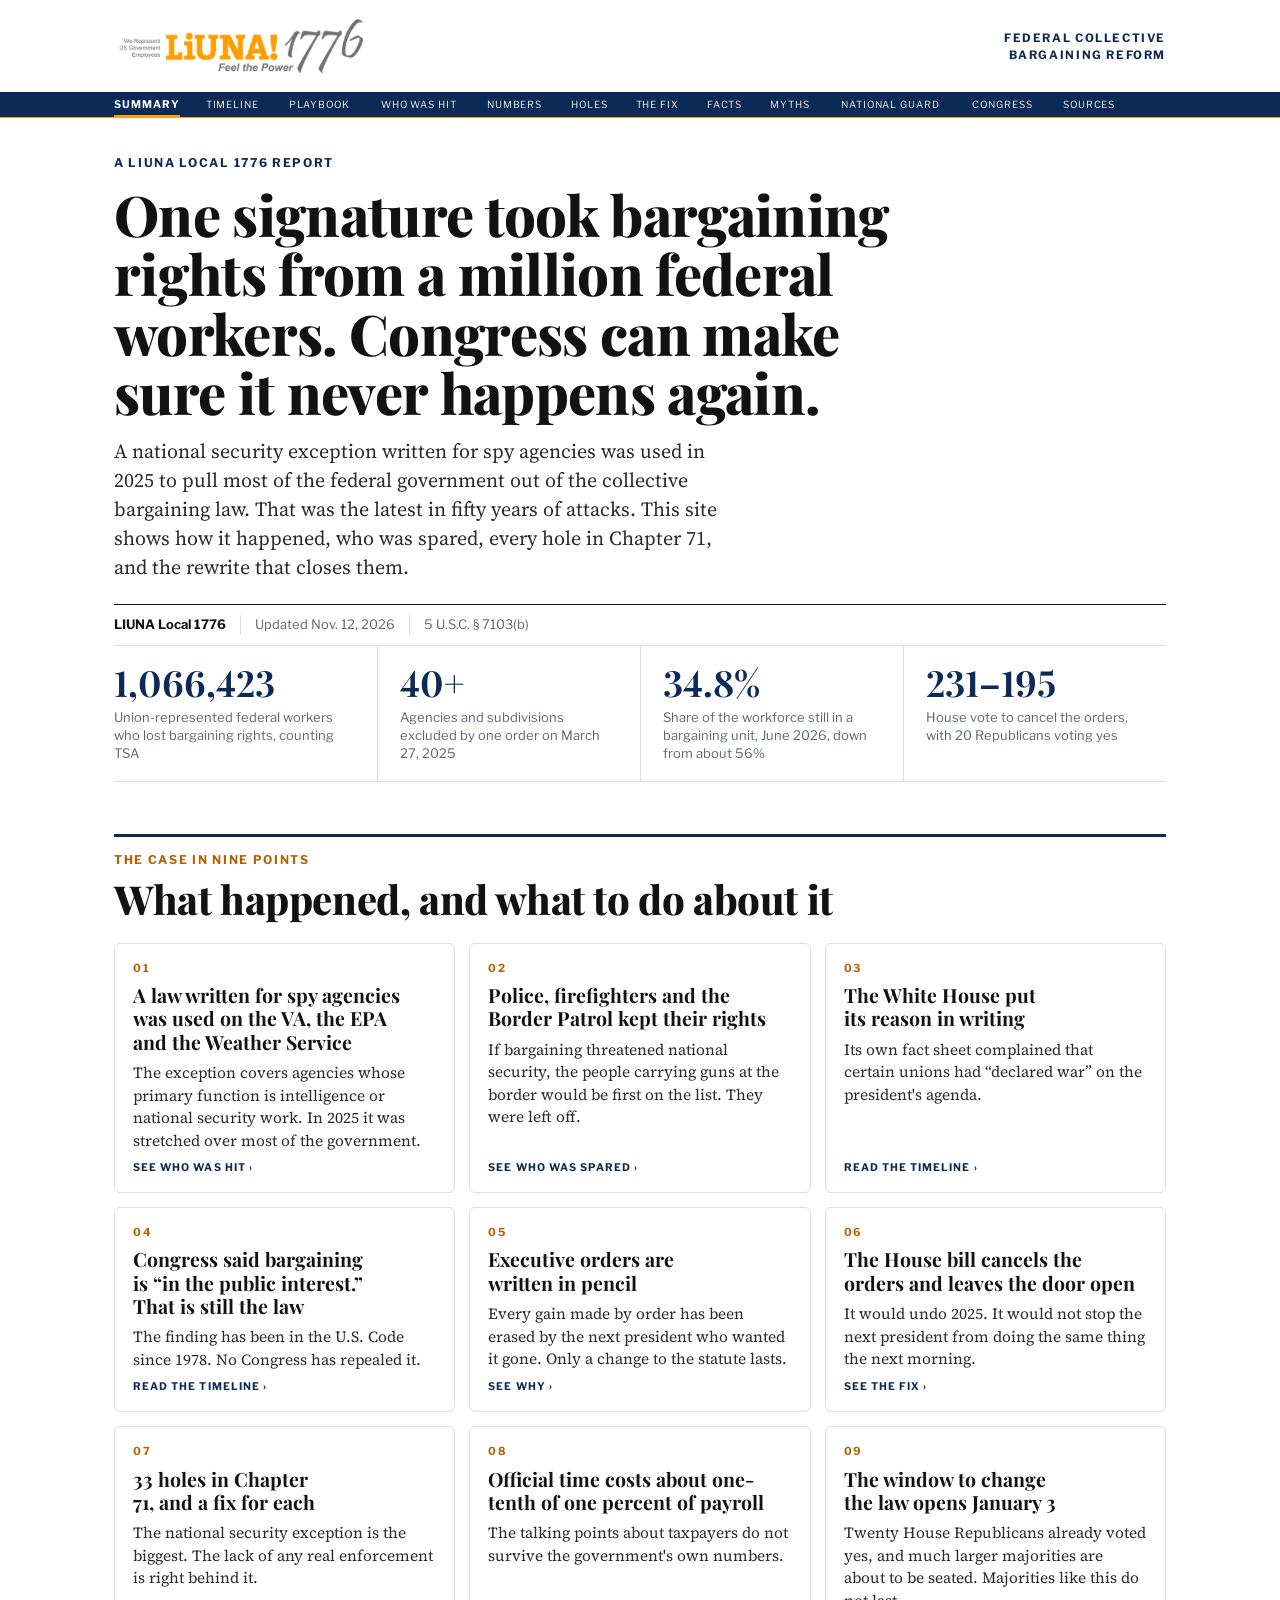
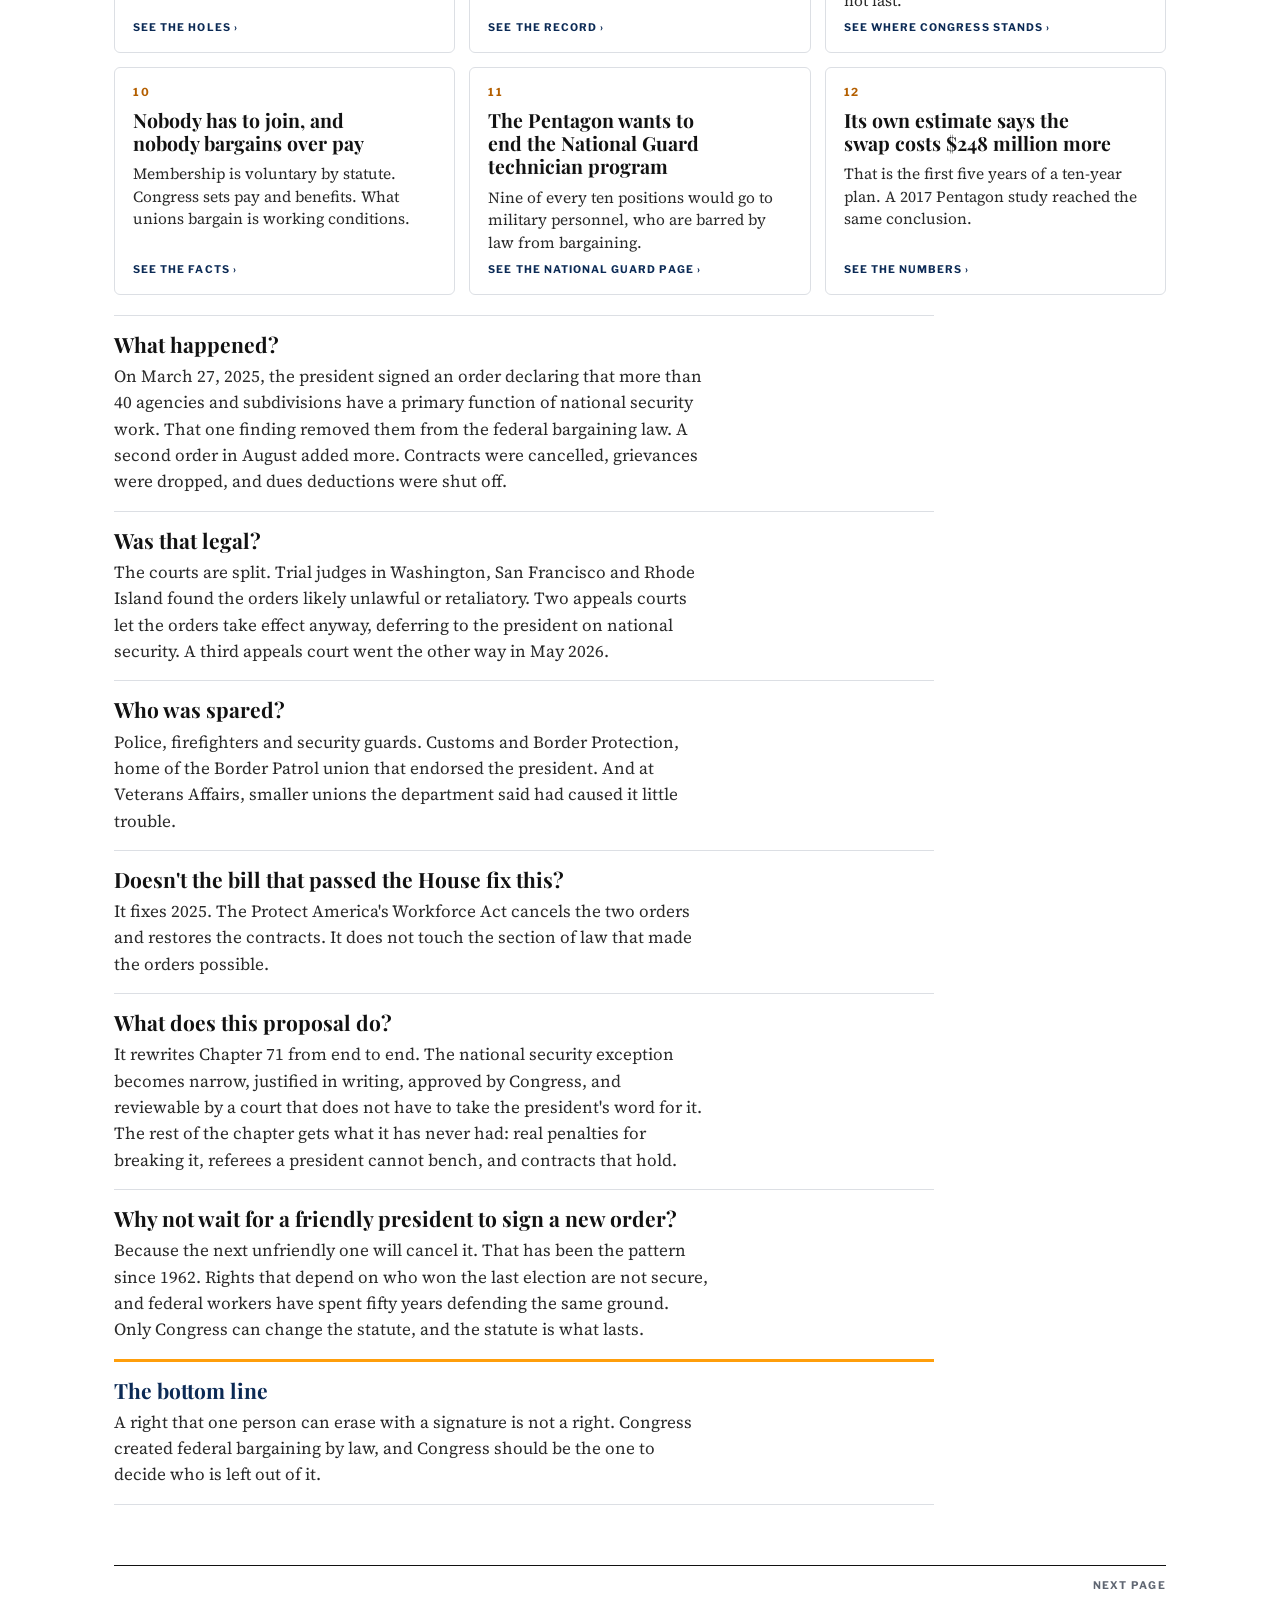
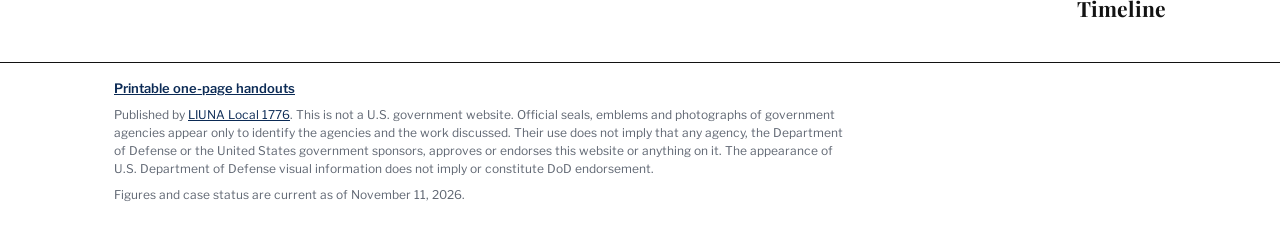
==== index.html @ aba6327f "Swap the gold accent for amber (#FF9E0B), matching www.local1776.org Gold #B8891A -> amber #FF9E0B; " ====
<!DOCTYPE html>
<html lang="en">
<head>
<meta charset="utf-8">
<meta name="viewport" content="width=device-width, initial-scale=1">
<title>Federal Collective Bargaining Reform | LIUNA Local 1776</title>
<meta name="description" content="One signature took bargaining rights from a million federal workers. The record, every hole in the law, and the bill to close them. Published by LIUNA Local 1776.">
<meta name="robots" content="noindex">
<link rel="canonical" href="https://reform.local1776.org/">
<link rel="icon" type="image/png" href="favicon.png">
<meta property="og:type" content="website">
<meta property="og:site_name" content="LIUNA Local 1776">
<meta property="og:title" content="One signature took bargaining rights from a million federal workers">
<meta property="og:description" content="The record, every hole in the federal bargaining law, and the bill to close them.">
<meta property="og:url" content="https://reform.local1776.org/">
<meta property="og:image" content="https://reform.local1776.org/og.png">
<meta property="og:image:width" content="1200">
<meta property="og:image:height" content="630">
<meta name="twitter:card" content="summary_large_image">
<link rel="preconnect" href="https://fonts.googleapis.com">
<link rel="preconnect" href="https://fonts.gstatic.com" crossorigin>
<link href="https://fonts.googleapis.com/css2?family=Playfair+Display:wght@700;800&family=Source+Serif+4:ital,wght@0,400;0,600;1,400&family=Libre+Franklin:wght@400;500;600;700&display=swap" rel="stylesheet">
<style>
/* Layout idea: a newspaper feature. Serif headlines and decks, small-caps sans labels, hairline rules
   instead of boxes. White page, black text, navy and gold accents. A pinned section nav, one vertical
   spine of dated entries, and a side chart that tracks coverage as you scroll.
   Single light theme by choice. Deep red appears only on loss markers, never as text. */
:root{
  --bg:#ffffff; --ink:#121212; --body-ink:#2a2a2a; --muted:#5f6672; --rule:#dcdfe4;
  --navy:#0b2a55; --gold:#ff9e0b; --gold-text:#b45f00; --red:#8c1c2c;
  --paper:#ffffff; --surface:#ffffff; --accent:#0b2a55; --loss:#8c1c2c;
  --display:"Playfair Display",Georgia,"Times New Roman",serif;
  --serif:"Source Serif 4",Georgia,"Times New Roman",serif;
  --sans:"Libre Franklin","Helvetica Neue",Arial,system-ui,sans-serif;
  --bar-h:48px; color-scheme:light;
}
*{box-sizing:border-box}
html{scroll-behavior:smooth;background:var(--bg)}
body{margin:0;background:var(--bg);color:var(--ink);font-family:var(--sans);font-size:16px;line-height:1.5}
a{color:var(--navy)}
button,select{font:inherit;color:inherit}
:focus-visible{outline:2px solid var(--gold);outline-offset:2px}
.wrap{max-width:1100px;margin:0 auto;padding:0 24px}

/* Identity band */
.band{background:var(--navy);color:#fff;border-bottom:2px solid var(--gold);font-size:11.5px;font-weight:700;letter-spacing:.14em;text-transform:uppercase}
.band .wrap{display:flex;justify-content:space-between;gap:12px;flex-wrap:wrap;padding-top:8px;padding-bottom:8px}
.band span:last-child{font-weight:500;opacity:.85}

/* Article head */
.top{padding:36px 0 0}
.kicker{font-size:12px;font-weight:700;letter-spacing:.14em;text-transform:uppercase;color:var(--navy)}
h1{font-family:var(--display);font-weight:800;font-size:clamp(32px,5.2vw,56px);line-height:1.06;letter-spacing:-.012em;margin:12px 0 16px;text-wrap:balance;max-width:17em}
.deck{font-family:var(--serif);font-size:20px;line-height:1.45;color:var(--body-ink);max-width:62ch;margin:0 0 22px}
.byline{display:flex;flex-wrap:wrap;gap:6px 0;border-top:1px solid var(--ink);padding:10px 0;font-size:13px;color:var(--muted)}
.byline span{padding-right:14px;margin-right:14px;border-right:1px solid var(--rule)}
.byline span:last-child{border:0;margin:0;padding:0}
.byline b{color:var(--ink);font-weight:700}
.stats{display:grid;grid-template-columns:repeat(4,1fr);border-top:1px solid var(--rule);border-bottom:1px solid var(--rule)}
.stat{padding:18px 22px;border-left:1px solid var(--rule)}
.stat:first-child{border-left:0;padding-left:0}
.stat b{display:block;font-family:var(--display);font-weight:700;font-size:36px;line-height:1;color:var(--navy);font-variant-numeric:lining-nums tabular-nums}
.stat span{display:block;font-size:13px;line-height:1.4;color:var(--muted);margin-top:8px;max-width:26ch}
.draft{font-size:12.5px;color:var(--muted);margin:14px 0 0;padding-left:10px;border-left:2px solid var(--gold);max-width:92ch}
.draft b{color:var(--gold-text)}

/* Pinned section nav */
.pin{position:sticky;top:0;z-index:20;background:#fff;border-bottom:1px solid var(--rule);margin-top:22px}
.eras{display:flex;gap:0}
.eras button{flex:1;min-width:0;background:none;border:0;border-bottom:3px solid transparent;padding:10px 12px 7px 0;cursor:pointer;text-align:left}
.eras button b{display:block;font-size:12px;line-height:1.3;font-weight:700;letter-spacing:.1em;text-transform:uppercase;white-space:nowrap;color:var(--ink)}
.eras button span{display:block;font-size:11px;color:var(--muted);font-variant-numeric:tabular-nums}
.eras button:hover b{color:var(--navy)}
.eras button[aria-current="true"]{border-bottom-color:var(--navy)}
.eras button[aria-current="true"] b{color:var(--navy)}
.strip{display:none;align-items:center;gap:10px;padding:6px 0 8px;font-size:12.5px;border-top:1px solid var(--rule)}
.strip b{font-family:var(--display);font-size:18px;line-height:1;color:var(--navy);font-variant-numeric:lining-nums tabular-nums;min-width:44px}
.strip .txt{flex:1;min-width:0;color:var(--muted);line-height:1.25}
.strip .gauge{width:64px;height:6px;background:#fff;border:1px solid var(--rule);border-radius:3px;overflow:hidden;flex:none}
.strip .gauge i{display:block;height:100%;background:var(--navy)}
.strip .gauge.unknown i{width:100%!important;background:repeating-linear-gradient(135deg,var(--rule) 0 4px,transparent 4px 8px)}

/* Filters */
.filters{display:flex;flex-wrap:wrap;gap:12px 26px;align-items:flex-end;padding:18px 0 4px}
.fg{display:flex;flex-direction:column;gap:6px}
.fg label,.fg .lab{font-size:10.5px;font-weight:700;color:var(--muted);text-transform:uppercase;letter-spacing:.12em}
.chips{display:flex;flex-wrap:wrap;gap:6px}
.chips button{background:#fff;border:1px solid var(--rule);border-radius:999px;padding:3px 12px;font-size:13px;cursor:pointer}
.chips button:hover{border-color:var(--navy)}
.chips button[aria-pressed="true"]{background:var(--navy);color:#fff;border-color:var(--navy)}
.chips button .g{color:var(--navy)} .chips button .l{color:var(--red)} .chips button .m{color:var(--gold)}
.chips button .g,.chips button .l,.chips button .m{font-size:10px}
.chips button[aria-pressed="true"] .g,.chips button[aria-pressed="true"] .l,.chips button[aria-pressed="true"] .m{color:inherit}
select{background:#fff;border:1px solid var(--rule);padding:4px 10px;border-radius:999px;font-size:13px;max-width:100%}
.tools{display:flex;gap:12px;align-items:center;justify-content:space-between;flex-wrap:wrap;padding:8px 0 0;font-size:12.5px;color:var(--muted)}
.linkbtn{background:none;border:0;padding:0;color:var(--navy);text-decoration:underline;text-underline-offset:2px;cursor:pointer;font-size:12.5px}

/* Main grid */
.grid{display:grid;grid-template-columns:minmax(0,1fr) 300px;gap:48px;align-items:start;padding-bottom:64px}
aside.meter{position:sticky;top:calc(var(--bar-h) + 24px);margin-top:40px;border-top:3px solid var(--navy);padding-top:12px}
.meter h2{font-size:14px;font-weight:700;line-height:1.3;margin:0 0 10px}
.meter .yr{font-family:var(--display);font-size:40px;line-height:1;font-weight:700;color:var(--navy);font-variant-numeric:lining-nums tabular-nums}
.meter .val{font-family:var(--serif);font-size:15.5px;line-height:1.4;margin:6px 0 12px;min-height:2.9em;color:var(--body-ink)}
.meter svg{display:block;width:100%;height:auto;font-family:var(--sans)}
.meter .note{font-size:11.5px;color:var(--muted);margin:10px 0 0;line-height:1.45}
.legend{display:grid;gap:3px;margin:14px 0 0;padding-top:12px;border-top:1px solid var(--rule);font-size:12.5px}
.legend span b{display:inline-block;width:1.5em;font-size:10px}
.c-gain{color:var(--navy)} .c-loss{color:var(--red)} .c-mixed{color:var(--gold)}

/* Eras and entries */
.era{scroll-margin-top:calc(var(--bar-h) + 12px);padding-top:40px}
.era-head{display:flex;flex-direction:column-reverse;gap:4px;border-top:3px solid var(--navy);padding-top:12px}
.era-head h2{font-family:var(--display);font-weight:700;font-size:30px;line-height:1.1;margin:0;letter-spacing:-.005em}
.era-head .yrs{font-size:11px;font-weight:700;letter-spacing:.14em;text-transform:uppercase;color:var(--gold-text);font-variant-numeric:tabular-nums}
.era-intro{font-family:var(--serif);font-style:italic;font-size:17px;line-height:1.45;color:var(--muted);max-width:60ch;margin:8px 0 10px}
.era-list{position:relative;--spine-x:104px;padding:8px 0 4px}
.era-list::before{content:"";position:absolute;top:0;bottom:0;left:var(--spine-x);width:1px;background:var(--rule)}
.ev{display:grid;grid-template-columns:80px 16px minmax(0,1fr);grid-template-areas:"date node card";column-gap:16px;padding:8px 0;scroll-margin-top:calc(var(--bar-h) + 12px)}
.ev[hidden]{display:none}
.ev-date{grid-area:date;text-align:right;padding-top:15px;font-family:var(--display);font-size:22px;font-weight:700;line-height:1;font-variant-numeric:lining-nums tabular-nums}
.ev-date span{display:block;font-family:var(--sans);font-size:10px;font-weight:600;letter-spacing:.08em;text-transform:uppercase;color:var(--muted);margin-top:6px;text-wrap:balance}
.ev-node{grid-area:node;position:relative}
.ev-node::after{content:"";position:absolute;left:50%;top:20px;width:9px;height:9px;border-radius:50%;transform:translateX(-50%);background:#fff;border:2px solid var(--gold)}
.ev.gain .ev-node::after{background:var(--navy);border-color:var(--navy)}
.ev.loss .ev-node::after{background:var(--red);border-color:var(--red)}
.ev.is-current .ev-node::after{box-shadow:0 0 0 3px #fff,0 0 0 4px var(--gold)}
.ev-card{grid-area:card;background:#fff;border:1px solid var(--rule);border-left:3px solid var(--gold);border-radius:6px}
.ev.gain .ev-card{border-left-color:var(--navy)} .ev.loss .ev-card{border-left-color:var(--red)}
.ev-card summary{list-style:none;cursor:pointer;padding:14px 18px 14px;border-radius:6px}
.ev-card summary::-webkit-details-marker{display:none}
.ev-card summary:hover h3{text-decoration:underline;text-decoration-thickness:1px;text-underline-offset:3px}
.seal{float:right;margin:0 0 6px 14px;width:40px;height:40px;border-radius:50%;border:1.5px solid var(--gold);display:flex;align-items:center;justify-content:center;font-size:9px;font-weight:700;letter-spacing:.04em;color:var(--navy);background:#fff}
.ev-meta{display:flex;flex-wrap:wrap;gap:4px 12px;align-items:center;font-size:10.5px;letter-spacing:.1em;text-transform:uppercase;margin-bottom:6px}
.dir{font-weight:700;white-space:nowrap}
.dir i{font-style:normal;font-size:9px;color:var(--gold)} .ev.gain .dir i{color:var(--navy)} .ev.loss .dir i{color:var(--red)}
.who{color:var(--muted);font-weight:500}
.pending{color:var(--gold-text);font-weight:700;padding:0 6px;border:1px solid var(--gold);border-radius:3px}
.ev-card h3{font-family:var(--display);font-size:21px;line-height:1.2;margin:0 0 6px;font-weight:700;text-wrap:balance}
.ev.feature .ev-card h3{font-size:30px;line-height:1.1;font-weight:800;letter-spacing:-.008em}
.ev-sum{display:block;font-family:var(--serif);font-size:16.5px;line-height:1.5;color:var(--body-ink);max-width:62ch}
.ev-toggle{display:inline-block;margin-top:10px;font-size:10.5px;font-weight:700;letter-spacing:.1em;text-transform:uppercase;color:var(--navy)}
.ev-toggle::after{content:" +"} details[open] .ev-toggle::after{content:" \2212"}
.ev-body{border-top:1px solid var(--rule);margin:0 18px;padding:14px 0 16px;display:grid;gap:14px}
.ev-body p{margin:0;font-family:var(--serif);font-size:16.5px;line-height:1.55;color:var(--body-ink);max-width:64ch}
.cites{font-size:12px;color:var(--muted)}
.cites::before{content:"Citations: ";font-weight:700;color:var(--ink)}
.cites code{font-family:var(--sans);font-size:12px}
.cites code:not(:last-child)::after{content:"; "}
blockquote{margin:4px 0;padding:2px 0 2px 16px;border-left:3px solid var(--gold);font-family:var(--serif);font-style:italic;font-size:21px;line-height:1.35;color:var(--ink);max-width:54ch}
blockquote cite{display:block;font-family:var(--sans);font-style:normal;font-size:11.5px;color:var(--muted);margin-top:8px}
.slot{border:1px dashed #b9c0cb;border-radius:4px;padding:9px 12px;font-size:12px;color:var(--muted)}
.slot b{color:var(--ink);display:inline;font-size:10.5px;text-transform:uppercase;letter-spacing:.1em;margin-right:8px}
.src{font-size:12px;color:var(--muted)}
.src a{overflow-wrap:anywhere}
.empty{padding:20px;border:1px dashed #b9c0cb;border-radius:6px;color:var(--muted);margin-top:20px}
.next{margin:44px 0 0 0;background:var(--navy);color:#fff;border-top:3px solid var(--gold);border-radius:6px;padding:26px 28px}
.next h2{font-family:var(--display);font-weight:700;font-size:28px;line-height:1.15;margin:0 0 10px}
.next p{margin:0;font-family:var(--serif);font-size:17px;line-height:1.5;max-width:60ch}
footer{border-top:1px solid var(--ink);padding:16px 0 40px;font-size:12px;color:var(--muted)}
footer p{margin:0 0 8px;max-width:92ch}

@media (max-width:900px){
  .grid{grid-template-columns:minmax(0,1fr);gap:0}
  aside.meter{display:none}
  .strip{display:flex}
  .stats{grid-template-columns:repeat(2,1fr)}
  .stat{padding:16px 18px}
  .stat:nth-child(odd){border-left:0;padding-left:0}
  .stat:nth-child(n+3){border-top:1px solid var(--rule)}
}
@media (max-width:640px){
  .wrap{padding:0 16px}
  .top{padding-top:26px}
  .deck{font-size:18px}
  .eras button{padding:10px 0 7px;text-align:center}
  .eras button b{font-size:10px;letter-spacing:.05em}
  .eras button span{display:none}
  .stat b{font-size:30px}
  .era-head h2{font-size:26px}
  .era-list{--spine-x:8px}
  .ev{grid-template-columns:16px minmax(0,1fr);grid-template-areas:"node date" "node card";column-gap:12px}
  .ev-date{text-align:left;padding-top:10px;font-size:20px;display:flex;gap:10px;align-items:baseline;margin-bottom:6px}
  .ev-date span{margin:0}
  .ev-node::after{top:15px}
  .ev-card summary{padding:13px 14px}
  .ev-body{margin:0 14px}
  .ev-card h3{font-size:20px}
  .ev.feature .ev-card h3{font-size:25px}
  blockquote{font-size:19px}
  .seal{width:36px;height:36px;font-size:8.5px}
}
@media (prefers-reduced-motion:reduce){html{scroll-behavior:auto}}


/* ---------- Full page: masthead, section nav, and the sections around the timeline ---------- */
.mast{background:#fff}
.mast .wrap{display:flex;align-items:center;justify-content:space-between;gap:16px;padding-top:14px;padding-bottom:12px}
.logo{height:66px;width:auto;display:block;max-width:60%}
.mast-tag{font-size:11.5px;font-weight:700;letter-spacing:.14em;text-transform:uppercase;color:var(--navy);text-align:right;line-height:1.5}
.nav{position:sticky;top:0;z-index:30;background:var(--navy);border-bottom:2px solid var(--gold)}
.nav .wrap{display:flex;overflow-x:auto;scrollbar-width:none}
.nav .wrap::-webkit-scrollbar{display:none}
.nav a{color:#fff;text-decoration:none;font-size:11.5px;font-weight:700;letter-spacing:.1em;text-transform:uppercase;padding:13px 13px 10px;white-space:nowrap;border-bottom:3px solid transparent;opacity:.82}
.nav a:first-child{padding-left:0}
.nav a:hover{opacity:1}
.nav a[aria-current="true"]{opacity:1;border-bottom-color:var(--gold)}
.pin{top:var(--nav-h,42px);margin-top:18px}

.sec{padding-top:64px;scroll-margin-top:calc(var(--nav-h,42px) + 4px)}
.sec-head{border-top:3px solid var(--navy);padding-top:14px}
.sec-head .kicker{color:var(--gold-text)}
.sec-head h2{font-family:var(--display);font-weight:800;font-size:clamp(28px,3.8vw,40px);line-height:1.1;letter-spacing:-.01em;margin:8px 0 10px;text-wrap:balance;max-width:20em}
.sec-deck{font-family:var(--serif);font-size:18.5px;line-height:1.5;color:var(--body-ink);max-width:64ch;margin:0 0 6px}
.prose{font-family:var(--serif);font-size:17px;line-height:1.6;color:var(--body-ink);max-width:66ch}
.prose p{margin:0 0 14px}
.note{font-size:12px;color:var(--muted);margin:10px 0 0;max-width:86ch}
.more{font-size:10.5px;font-weight:700;letter-spacing:.1em;text-transform:uppercase;color:var(--navy);text-decoration:none}
.more:hover{text-decoration:underline}

/* Teasers */
.teasers{display:grid;grid-template-columns:repeat(3,1fr);gap:14px;margin-top:22px}
.tease{border:1px solid var(--rule);border-radius:6px;padding:16px 18px;display:flex;flex-direction:column;gap:8px}
.tease .n{font-size:11px;font-weight:700;letter-spacing:.14em;color:var(--gold-text);font-variant-numeric:tabular-nums}
.tease h3{font-family:var(--display);font-size:19.5px;line-height:1.2;font-weight:700;margin:0;text-wrap:balance}
.tease p{font-family:var(--serif);font-size:15.5px;line-height:1.45;color:var(--body-ink);margin:0;flex:1}

/* Short answer */
.qa{margin:20px 0 0;max-width:820px}
.qa div{border-top:1px solid var(--rule);padding:16px 0}
.qa dt{font-family:var(--display);font-weight:700;font-size:21px;line-height:1.2;margin:0 0 6px}
.qa dd{font-family:var(--serif);font-size:17px;line-height:1.55;color:var(--body-ink);margin:0;max-width:66ch}
.qa .bottom{border-top:3px solid var(--gold);border-bottom:1px solid var(--rule)}
.qa .bottom dt{color:var(--navy)}

/* Who was hit */
.agbar{display:flex;flex-wrap:wrap;gap:12px 22px;align-items:flex-end;margin:22px 0 10px}
.agbar input[type=search]{font:inherit;font-size:14px;border:1px solid var(--rule);border-radius:999px;padding:6px 14px;width:280px;max-width:100%;background:#fff;color:var(--ink)}
.agwrap{border:1px solid var(--rule);border-radius:6px;max-height:440px;overflow:auto}
.agtable{width:100%;border-collapse:collapse;font-size:14px}
.agtable th{position:sticky;top:0;background:#fff;text-align:left;font-size:10.5px;font-weight:700;letter-spacing:.12em;text-transform:uppercase;color:var(--muted);padding:10px 14px;border-bottom:1px solid var(--ink)}
.agtable td{padding:9px 14px;border-bottom:1px solid var(--rule);vertical-align:top}
.agtable tr:last-child td{border-bottom:0}
.agtable td:first-child{font-weight:700;white-space:nowrap}
.agtable td:nth-child(2){font-family:var(--serif);font-size:15.5px;color:var(--body-ink)}
.agtable .tag{font-size:10.5px;font-weight:700;letter-spacing:.06em;color:var(--navy);white-space:nowrap}
.agtable .sm{display:block;font-family:var(--sans);font-size:12px;color:var(--muted);margin-top:2px}
.cmp{display:grid;grid-template-columns:1fr 1fr;gap:28px;margin-top:34px}
.cmp > div{border-top:3px solid var(--red);padding-top:12px}
.cmp > div + div{border-top-color:var(--navy)}
.cmp h3{font-family:var(--display);font-size:23px;line-height:1.15;margin:0 0 4px}
.cmp .sub{font-size:12.5px;color:var(--muted);margin:0 0 10px}
.cmp ul{list-style:none;margin:0;padding:0}
.cmp li{font-family:var(--serif);font-size:16.5px;line-height:1.4;color:var(--body-ink);padding:9px 0;border-top:1px solid var(--rule)}
.cmp li small{display:block;font-family:var(--sans);font-size:12px;color:var(--muted);margin-top:2px}
.pull{margin:30px 0 0;padding:4px 0 4px 18px;border-left:3px solid var(--gold);max-width:760px}
.pull p{font-family:var(--serif);font-style:italic;font-size:23px;line-height:1.35;margin:0}
.pull cite{display:block;font-style:normal;font-size:12px;color:var(--muted);margin-top:8px}

/* Figures */
.figs{display:grid;grid-template-columns:1fr 1fr;gap:36px 40px;margin-top:26px}
.fig{border-top:3px solid var(--navy);padding-top:12px;margin:0}
.fig h3{font-size:15px;font-weight:700;line-height:1.3;margin:0 0 2px}
.fig .sub{font-family:var(--serif);font-size:14.5px;color:var(--muted);margin:0 0 12px}
.fig svg{display:block;width:100%;height:auto;font-family:var(--sans)}
.fig figcaption{font-size:11.5px;color:var(--muted);margin-top:10px;line-height:1.45}
.donut{display:flex;align-items:center;gap:22px;flex-wrap:wrap}
.donut svg{width:170px;flex:none}
.donut .key{flex:1;min-width:180px;display:grid;gap:10px}
.donut .key b{display:block;font-family:var(--display);font-size:28px;line-height:1;font-variant-numeric:lining-nums tabular-nums}
.donut .key span{font-size:13px;color:var(--muted)}
.hb{display:grid;gap:10px}
.hb .row{display:grid;grid-template-columns:64px 1fr;gap:10px;align-items:center;font-size:13px}
.hb .row > span:first-child{font-weight:700;font-variant-numeric:tabular-nums}
.hb .bar{position:relative;height:24px}
.hb .bar i{position:absolute;left:0;top:0;bottom:0;background:var(--navy);border-radius:2px;min-width:2px}
.hb .bar.red i{background:var(--red)}
.hb .bar em{position:absolute;top:50%;transform:translateY(-50%);font-style:normal;font-weight:700;font-size:13px;white-space:nowrap;padding-left:8px;font-variant-numeric:tabular-nums}

/* Holes */
.holes{margin-top:22px;border-bottom:1px solid var(--rule)}
.hole{border-top:1px solid var(--rule)}
.hole summary{list-style:none;cursor:pointer;display:grid;grid-template-columns:52px 1fr auto;gap:8px 14px;align-items:baseline;padding:16px 0}
.hole summary::-webkit-details-marker{display:none}
.hole .n{font-family:var(--display);font-size:26px;font-weight:700;color:var(--gold-text);line-height:1;font-variant-numeric:lining-nums tabular-nums}
.hole h3{font-family:var(--display);font-size:21px;line-height:1.2;margin:0 0 3px}
.hole .one{display:block;font-family:var(--serif);font-size:16px;color:var(--body-ink);max-width:64ch}
.hole .tg{font-size:10.5px;font-weight:700;letter-spacing:.1em;text-transform:uppercase;color:var(--navy);white-space:nowrap}
.hole .tg::after{content:" +"} .hole[open] .tg::after{content:" \2212"}
.hole summary:hover h3{text-decoration:underline;text-decoration-thickness:1px;text-underline-offset:3px}
.hole .hb2{display:grid;grid-template-columns:1fr 1fr;gap:28px;padding:0 0 20px 66px}
.hole .hb2 h4{font-size:10.5px;font-weight:700;letter-spacing:.12em;text-transform:uppercase;margin:0 0 6px;padding-top:8px;border-top:2px solid var(--red);color:var(--ink)}
.hole .hb2 div + div h4{border-top-color:var(--navy)}
.hole .hb2 p{font-family:var(--serif);font-size:16px;line-height:1.5;color:var(--body-ink);margin:0}

/* The fix */
.tabs{display:flex;gap:0;border-bottom:1px solid var(--rule);margin-top:24px;overflow-x:auto;scrollbar-width:none}
.tabs button{background:none;border:0;border-bottom:3px solid transparent;padding:10px 18px 8px 0;margin-right:14px;font-size:12px;font-weight:700;letter-spacing:.1em;text-transform:uppercase;cursor:pointer;white-space:nowrap;color:var(--ink)}
.tabs button[aria-selected="true"]{border-bottom-color:var(--navy);color:var(--navy)}
.panel{padding-top:22px}
.panel[hidden]{display:none}
.tracks{display:grid;grid-template-columns:1fr 1fr;gap:14px;margin-top:22px}
.track{border:1px solid var(--rule);border-radius:6px;padding:16px 18px}
.track .n{font-size:11px;font-weight:700;letter-spacing:.14em;text-transform:uppercase;color:var(--gold-text)}
.track h3{font-family:var(--display);font-size:21px;line-height:1.2;margin:6px 0}
.track p{font-family:var(--serif);font-size:16px;line-height:1.5;color:var(--body-ink);margin:0}
.law{display:grid;grid-template-columns:1fr 1fr;gap:32px}
.law > div{border-top:3px solid var(--muted);padding-top:12px}
.law > div + div{border-top-color:var(--navy)}
.law h3{font-size:11px;font-weight:700;letter-spacing:.14em;text-transform:uppercase;margin:0 0 10px}
.law p{font-family:var(--serif);font-size:15.5px;line-height:1.55;color:var(--body-ink);margin:0 0 9px}
.law p.i1{padding-left:1.6em}
.law p b{font-family:var(--sans);font-size:11.5px;letter-spacing:.06em;text-transform:uppercase;color:var(--navy)}
.law .old p{color:var(--muted)}
.secs{border-bottom:1px solid var(--rule);max-width:860px}
.secs div{display:grid;grid-template-columns:92px 1fr;gap:16px;border-top:1px solid var(--rule);padding:14px 0}
.secs dt{font-size:11px;font-weight:700;letter-spacing:.12em;text-transform:uppercase;color:var(--gold-text);padding-top:4px}
.secs dd{margin:0;font-family:var(--serif);font-size:16.5px;line-height:1.5;color:var(--body-ink)}
.secs dd b{font-family:var(--display);font-size:19px;display:block;color:var(--ink);margin-bottom:2px}
.yn{width:100%;max-width:860px;border-collapse:collapse;font-size:14.5px}
.yn th{text-align:left;font-size:10.5px;font-weight:700;letter-spacing:.12em;text-transform:uppercase;color:var(--muted);padding:10px 12px 10px 0;border-bottom:1px solid var(--ink);vertical-align:bottom}
.yn td{padding:11px 12px 11px 0;border-bottom:1px solid var(--rule);vertical-align:top}
.yn td:first-child{font-family:var(--serif);font-size:16px;color:var(--body-ink)}
.yn td:not(:first-child),.yn th:not(:first-child){width:150px;font-weight:700}
.yn .y{color:var(--navy)} .yn .x{color:var(--muted);font-weight:500}

/* Myths */
.myths{display:grid;grid-template-columns:1fr 1fr;gap:14px;margin-top:22px}
.myth{border:1px solid var(--rule);border-radius:6px;align-self:start}
.myth summary{list-style:none;cursor:pointer;padding:16px 18px}
.myth summary::-webkit-details-marker{display:none}
.myth .lbl{font-size:10.5px;font-weight:700;letter-spacing:.12em;text-transform:uppercase;color:var(--muted)}
.myth .lbl.rec{color:var(--navy)}
.myth h3{font-family:var(--display);font-size:20.5px;line-height:1.22;margin:6px 0 4px;text-wrap:balance}
.myth .who2{font-size:12px;color:var(--muted)}
.myth .tg{display:inline-block;margin-top:10px;font-size:10.5px;font-weight:700;letter-spacing:.1em;text-transform:uppercase;color:var(--navy)}
.myth .tg::after{content:" +"} .myth[open] .tg::after{content:" \2212"}
.myth .rec-b{border-top:1px solid var(--rule);margin:0 18px;padding:14px 0 16px}
.myth .rec-b p{font-family:var(--serif);font-size:16.5px;line-height:1.55;color:var(--body-ink);margin:6px 0 0}
.fair{margin-top:34px;max-width:860px}
.fair h3{font-family:var(--display);font-size:24px;margin:0 0 4px}
.fair ul{list-style:none;margin:12px 0 0;padding:0}
.fair li{border-top:1px solid var(--rule);padding:12px 0;font-family:var(--serif);font-size:16.5px;line-height:1.5;color:var(--body-ink)}
.fair li b{font-family:var(--sans);font-size:14px;color:var(--ink);display:block;margin-bottom:2px}

/* Congress */
.vote{margin-top:24px;max-width:860px}
.votebar{display:flex;height:40px;border-radius:4px;overflow:hidden}
.votebar i{display:flex;align-items:center;padding:0 12px;color:#fff;font-style:normal;font-weight:700;font-size:14px;font-variant-numeric:tabular-nums}
.votebar .yes{background:var(--navy)} .votebar .yesr{background:#4a6591} .votebar .no{background:#8b9099;justify-content:flex-end}
.votekey{display:flex;flex-wrap:wrap;gap:6px 20px;font-size:12.5px;color:var(--muted);margin-top:8px}
.votekey b{display:inline-block;width:10px;height:10px;border-radius:2px;margin-right:6px}
.math{display:grid;grid-template-columns:repeat(3,1fr);border-top:1px solid var(--rule);border-bottom:1px solid var(--rule);margin-top:28px}
.math div{padding:18px 22px;border-left:1px solid var(--rule)}
.math div:first-child{border-left:0;padding-left:0}
.math b{display:block;font-family:var(--display);font-size:34px;line-height:1;color:var(--navy);font-variant-numeric:lining-nums tabular-nums}
.math span{display:block;font-size:13px;line-height:1.4;color:var(--muted);margin-top:8px}
.cta{margin-top:34px;background:var(--navy);color:#fff;border-top:3px solid var(--gold);border-radius:6px;padding:26px 28px}
.cta h3{font-family:var(--display);font-size:28px;line-height:1.15;margin:0 0 10px}
.cta p{font-family:var(--serif);font-size:17px;line-height:1.5;margin:0 0 10px;max-width:62ch}
.cta .tel{font-family:var(--display);font-size:30px;font-weight:700;color:#fff;font-variant-numeric:lining-nums}
.cta a{color:#fff}
.cta ol{font-family:var(--serif);font-size:17px;line-height:1.5;margin:8px 0 12px;padding-left:1.3em;max-width:62ch}

/* Sources */
.srcs{columns:2;column-gap:40px;margin:20px 0 0;padding:0;list-style:none;font-size:13px}
.srcs li{break-inside:avoid;padding:7px 0;border-top:1px solid var(--rule)}
.srcs a{overflow-wrap:anywhere}
footer{margin-top:64px}

@media (max-width:900px){
  .teasers{grid-template-columns:1fr 1fr}
  .figs{grid-template-columns:1fr}
  .hole .hb2{padding-left:0}
}
@media (max-width:640px){
  .logo{height:48px;max-width:68%}
  .mast-tag{font-size:9.5px;letter-spacing:.1em}
  .nav a{padding:12px 11px 9px;font-size:10.5px}
  .sec{padding-top:48px}
  .sec-deck{font-size:17px}
  .teasers,.myths,.tracks,.law,.cmp{grid-template-columns:1fr}
  .cmp{gap:26px}
  .hole summary{grid-template-columns:38px 1fr}
  .hole .tg{grid-column:2}
  .hole .hb2{grid-template-columns:1fr;gap:16px}
  .secs div{grid-template-columns:1fr;gap:2px}
  .math{grid-template-columns:1fr}
  .math div{border-left:0;padding-left:0;border-top:1px solid var(--rule)}
  .math div:first-child{border-top:0}
  .srcs{columns:1}
  .pull p{font-size:20px}
  .agtable td:first-child{white-space:normal}
  .cta .tel{font-size:26px}
}

/* ---------- separate pages ---------- */
.sec[hidden],.top[hidden]{display:none}
.sec{padding-top:40px}
#v-summary{padding-top:52px}
.next a{color:#fff}
.pager{display:flex;justify-content:space-between;gap:16px;border-top:1px solid var(--ink);margin-top:60px;padding-top:14px}
.pager a{font-family:var(--display);font-weight:700;font-size:21px;line-height:1.2;color:var(--ink);text-decoration:none;text-transform:capitalize}
.pager a:hover{color:var(--navy);text-decoration:underline;text-decoration-thickness:1px;text-underline-offset:3px}
.pager a span{display:block;font-family:var(--sans);font-size:10.5px;font-weight:700;letter-spacing:.12em;text-transform:uppercase;color:var(--muted);margin-bottom:4px}
.pager .nx{text-align:right}
footer{margin-top:40px}
@media (max-width:640px){
  .agtable thead{display:none}
  .agtable tr{display:block;padding:11px 14px;border-bottom:1px solid var(--rule)}
  .agtable tr:last-child{border-bottom:0}
  .agtable td{display:block;padding:0;border:0}
  .agtable td:nth-child(2){margin-top:2px}
  .agtable td:nth-child(3){margin-top:4px}
  .pager a{font-size:18px}
}

/* ---------- audit and playbook ---------- */
.hole .cat{display:block;font-size:10.5px;font-weight:700;letter-spacing:.1em;text-transform:uppercase;color:var(--muted);margin-bottom:5px}
.hole .cat .pending{margin-left:6px}
.plays{display:grid;grid-template-columns:repeat(3,1fr);gap:14px;margin-top:24px}
.play{border:1px solid var(--rule);border-radius:6px;padding:16px 18px;display:flex;flex-direction:column}
.play .n{font-size:10.5px;font-weight:700;letter-spacing:.14em;text-transform:uppercase;color:var(--gold-text)}
.play h3{font-family:var(--display);font-size:22px;line-height:1.15;margin:6px 0}
.play p{font-family:var(--serif);font-size:16px;line-height:1.45;color:var(--body-ink);margin:0 0 10px}
.play ul{list-style:none;margin:0 0 12px;padding:0;flex:1}
.play li{font-size:13.5px;line-height:1.45;color:var(--body-ink);padding:7px 0;border-top:1px solid var(--rule)}
.play .fixin{font-size:10.5px;font-weight:700;letter-spacing:.1em;text-transform:uppercase;color:var(--navy)}
.note a{color:var(--navy)}
@media (max-width:900px){.plays{grid-template-columns:1fr 1fr}}
@media (max-width:640px){.plays{grid-template-columns:1fr}}

/* ---------- why a statute, why now ---------- */
.why{display:grid;grid-template-columns:1fr 1fr;gap:36px;margin-top:28px}
.why > div{border-top:3px solid var(--navy);padding-top:12px}
.why h3{font-family:var(--display);font-size:24px;line-height:1.15;margin:0 0 8px}
.why p{font-family:var(--serif);font-size:16.5px;line-height:1.55;color:var(--body-ink);margin:0 0 12px;max-width:60ch}
.why + .tracks,.why + .cta{margin-top:30px}
@media (max-width:640px){.why{grid-template-columns:1fr;gap:24px}}

/* ---------- even-width filter bars (replaces pills everywhere) ---------- */
.chips{display:grid;grid-auto-flow:column;grid-auto-columns:minmax(0,1fr);gap:1px;background:var(--rule);border:1px solid var(--rule);border-radius:6px;overflow:hidden}
.chips button{background:#fff;border:0;border-radius:0;padding:0 14px;height:40px;font-size:13px;line-height:1.2;text-align:center;white-space:nowrap;cursor:pointer;display:flex;align-items:center;justify-content:center;gap:5px}
.chips button:hover{background:#f4f6f9;border-color:transparent}
.chips button[aria-pressed="true"]{background:var(--navy);color:#fff}
.barfull{display:block}
.barfull .lab{display:block;margin-bottom:6px}
#auCats{grid-auto-flow:row;grid-template-columns:repeat(8,minmax(0,1fr))}
#auCats button{height:54px;flex-direction:column;gap:3px;padding:0 6px}
#auCats .sn{font-size:12px;font-weight:700;letter-spacing:.06em;text-transform:uppercase}
#auCats .sc{font-size:12px;color:var(--muted);font-variant-numeric:tabular-nums}
#auCats button[aria-pressed="true"] .sc{color:#fff;opacity:.8}
select{border-radius:6px;height:42px;padding:0 10px}
.agbar input[type=search]{border-radius:6px;height:42px}
.lawtext{max-width:780px;border-top:3px solid var(--navy);padding-top:12px}
.lawtext h3{font-size:11px;font-weight:700;letter-spacing:.14em;text-transform:uppercase;margin:0 0 12px}
.lawtext p{font-family:var(--serif);font-size:16px;line-height:1.55;color:var(--body-ink);margin:0 0 10px}
.lawtext p.lt-h{font-family:var(--display);font-weight:700;font-size:22px;color:var(--ink);margin-bottom:14px}
.lawtext p.i1{padding-left:1.8em}
.lawtext p.i2{padding-left:3.6em}
.lawtext p b{font-family:var(--sans);font-size:11.5px;letter-spacing:.06em;text-transform:uppercase;color:var(--navy)}
@media (max-width:900px){#auCats{grid-template-columns:repeat(4,minmax(0,1fr))}}
@media (max-width:640px){
  .filters .fg,.agbar .fg{width:100%}
  .chips button{padding:0 4px;font-size:12px;white-space:normal}
  #auCats .sn{font-size:10px;letter-spacing:.03em}
  .lawtext p.i1{padding-left:1.2em}
  .lawtext p.i2{padding-left:2.4em}
  select,.agbar input[type=search]{width:100%}
}

/* holes bar: one row per cell, name then count */
#auCats button{height:34px;flex-direction:row;gap:6px;padding:0 6px}
#auCats .sn{font-size:10.5px;letter-spacing:.05em}
#auCats .sc{font-size:11px}
@media (max-width:640px){
  #auCats button{height:32px;gap:4px;padding:0 3px}
  #auCats .sn{font-size:9px;letter-spacing:.01em}
  #auCats .sc{font-size:9.5px}
}

/* ---------- facts page ---------- */
.fact{display:grid;grid-template-columns:minmax(0,1.2fr) minmax(0,1fr);gap:44px;border-top:3px solid var(--navy);padding-top:16px;margin-top:38px;align-items:start}
.fact .fnum{font-size:11px;font-weight:700;letter-spacing:.14em;text-transform:uppercase;color:var(--gold-text)}
.fact-t > h3{font-family:var(--display);font-size:30px;line-height:1.14;margin:6px 0 10px;text-wrap:balance}
.fact-t > p{font-family:var(--serif);font-size:17px;line-height:1.58;color:var(--body-ink);margin:0 0 12px;max-width:62ch}
.fact .fig{border-top:1px solid var(--rule)}
.lawq{border-left:3px solid var(--gold);padding:2px 0 2px 16px;margin:16px 0}
.lawq .lbl{font-size:10.5px;font-weight:700;letter-spacing:.12em;text-transform:uppercase;color:var(--navy)}
.lawq p{font-family:var(--serif);font-size:16px;line-height:1.5;color:var(--body-ink);margin:8px 0 0;max-width:60ch}
.lawq cite{font-family:var(--sans);font-style:normal;font-size:12px;font-weight:600;white-space:nowrap}
.lawq cite a,.fsrc a,.honest a,.gtl a{color:var(--navy)}
.fsrc{font-family:var(--sans)!important;font-size:12px!important;line-height:1.6!important;color:var(--muted)!important;margin-top:14px!important;max-width:none!important}
.honest{border:1px solid var(--rule);border-radius:6px;padding:14px 16px;margin:16px 0 0;font-family:var(--serif);font-size:15.5px;line-height:1.5;color:var(--body-ink);max-width:62ch}
.honest b{display:block;font-family:var(--sans);font-size:10.5px;font-weight:700;letter-spacing:.12em;text-transform:uppercase;color:var(--ink);margin-bottom:5px}
.split{display:grid;grid-template-columns:1fr 1fr;gap:18px}
.split h4{font-size:11px;font-weight:700;letter-spacing:.08em;text-transform:uppercase;color:var(--navy);margin:0 0 6px;line-height:1.35;min-height:2.7em}
.split div:first-child h4{color:var(--muted)}
.split ul{list-style:none;margin:0;padding:0}
.split li{font-family:var(--serif);font-size:15px;line-height:1.35;color:var(--body-ink);padding:7px 0;border-top:1px solid var(--rule)}
.split div:last-child li{border-top-color:var(--navy)}
.jb{display:grid;gap:14px}
.jb .jlab{display:flex;justify-content:space-between;gap:10px;font-size:13px;color:var(--body-ink);margin-bottom:5px}
.jb .jlab b{font-variant-numeric:lining-nums tabular-nums;color:var(--ink)}
.jb .jbar{height:16px;border-radius:0 4px 4px 0;background:var(--navy)}
.jb .jbar.lt{background:#8a9bb5}
.dime{display:grid;grid-template-columns:repeat(40,1fr);gap:2px}
.dime i{display:block;aspect-ratio:1;background:#e3e7ee;border-radius:1px}
.dime i.on{background:var(--gold);outline:2px solid var(--gold);outline-offset:1px}

/* ---------- national guard page ---------- */
.gstats{display:grid;grid-template-columns:repeat(4,1fr);gap:0;border-top:1px solid var(--ink);border-bottom:1px solid var(--rule);margin-top:24px}
.gstats div{padding:14px 16px 14px 0;border-left:1px solid var(--rule);padding-left:16px}
.gstats div:first-child{border-left:0;padding-left:0}
.gstats b{display:block;font-family:var(--display);font-size:32px;line-height:1.05;color:var(--navy);font-variant-numeric:lining-nums}
.gstats span{display:block;font-size:12.5px;line-height:1.4;color:var(--muted);margin-top:5px}
.gh{font-family:var(--display);font-size:27px;line-height:1.18;margin:46px 0 0;padding-top:12px;border-top:3px solid var(--navy);text-wrap:balance}
.gwrap{overflow-x:auto;margin-top:14px;border:1px solid var(--rule);border-radius:6px}
.gtable{width:100%;min-width:720px;border-collapse:collapse;font-size:14px}
.gtable thead th{text-align:left;font-size:11px;font-weight:700;letter-spacing:.1em;text-transform:uppercase;color:var(--navy);padding:11px 14px;border-bottom:1px solid var(--ink);background:#fff}
.gtable tbody th{text-align:left;font-size:11px;font-weight:700;letter-spacing:.08em;text-transform:uppercase;color:var(--muted);padding:11px 14px;width:140px;vertical-align:top;border-bottom:1px solid var(--rule)}
.gtable td{font-family:var(--serif);font-size:15px;line-height:1.42;color:var(--body-ink);padding:11px 14px;vertical-align:top;border-bottom:1px solid var(--rule);border-left:1px solid var(--rule)}
.gtable tr:last-child th,.gtable tr:last-child td{border-bottom:0}
.gtable td b{color:var(--red);font-family:var(--sans);font-size:13.5px}
.glegend{display:flex;flex-wrap:wrap;gap:6px 20px;font-size:12px;color:var(--muted);margin-top:12px}
.glegend i{display:inline-block;width:10px;height:10px;border-radius:50%;margin-right:6px;vertical-align:-1px}
.d-gain{background:var(--navy)} .d-loss{background:var(--red)} .d-mixed{background:var(--gold)}
.gtl{list-style:none;margin:18px 0 0;padding:0;max-width:880px}
.gtl li{display:grid;grid-template-columns:92px 1fr;gap:0 18px;position:relative;padding:0 0 22px}
.gtl li::before{content:"";position:absolute;left:99px;top:8px;bottom:-8px;width:2px;background:var(--rule)}
.gtl li:last-child::before{display:none}
.gtl .yr{font-family:var(--display);font-weight:700;font-size:19px;line-height:1.2;text-align:right;color:var(--ink);font-variant-numeric:lining-nums}
.gtl .yr small{display:block;font-family:var(--sans);font-size:10.5px;font-weight:600;letter-spacing:.06em;text-transform:uppercase;color:var(--muted);margin-top:2px}
.gtl .bd{position:relative;padding-left:22px}
.gtl .bd::before{content:"";position:absolute;left:-16px;top:5px;width:12px;height:12px;border-radius:50%;background:var(--navy);box-shadow:0 0 0 3px #fff}
.gtl li.loss .bd::before{background:var(--red)} .gtl li.mixed .bd::before{background:var(--gold)}
.gtl h4{font-family:var(--display);font-size:19.5px;line-height:1.22;margin:0 0 4px;text-wrap:balance}
.gtl p{font-family:var(--serif);font-size:16px;line-height:1.52;color:var(--body-ink);margin:0;max-width:66ch}
.gtl .s{font-size:11.5px;color:var(--muted);margin-top:5px;font-family:var(--sans)}
.plain{list-style:none;margin:0 0 12px;padding:0}
.plain li{font-family:var(--serif);font-size:16.5px;line-height:1.5;color:var(--body-ink);padding:9px 0;border-top:1px solid var(--rule);max-width:60ch}
.plain li b{color:var(--ink)}
.vb text{font-family:var(--sans)}
@media (max-width:860px){
  .fact{grid-template-columns:1fr;gap:22px}
  .fact-t > h3{font-size:25px}
  .gstats{grid-template-columns:1fr 1fr}
  .gstats div:nth-child(3){border-left:0;padding-left:0}
  .gstats div:nth-child(n+3){border-top:1px solid var(--rule)}
  .gh{font-size:23px}
  .gtl li{grid-template-columns:56px 1fr;gap:0 24px}
  .gtl li::before{left:69px}
  .gtl .yr{font-size:16px}
  .dime{grid-template-columns:repeat(25,1fr)}
}

/* slim menu bar */
.nav{border-bottom-width:1px}
.nav .wrap{justify-content:flex-start;gap:23px}
.nav a,.nav a:first-child{display:flex;flex-direction:column;align-items:center;padding:6px 0 4px;font-size:9.8px;line-height:13px;font-weight:400;letter-spacing:.09em;border-bottom-width:2px;opacity:.9}
.nav a::after{content:attr(data-t);font-size:10.5px;font-weight:700;height:0;overflow:hidden;visibility:hidden;pointer-events:none}
.nav a[aria-current="true"],.nav a[aria-current="true"]:first-child{font-size:10.5px;font-weight:700;opacity:1}
@media (max-width:860px){.nav .wrap{gap:20px}.nav a,.nav a:first-child{font-size:9.4px}.nav a::after,.nav a[aria-current="true"],.nav a[aria-current="true"]:first-child{font-size:10px}}
@media (max-width:640px){#auCats .pfx{display:none}}

/* ---------- guard: cost analysis additions ---------- */
.clg{display:flex;flex-wrap:wrap;gap:4px 16px;font-size:12px;color:var(--body-ink);margin:0 0 8px}
.clg i{display:inline-block;width:10px;height:10px;border-radius:2px;margin-right:6px;vertical-align:-1px}
.ledger{width:100%;max-width:460px;border-collapse:collapse;margin:14px 0 0;font-size:14px}
.ledger td{padding:8px 0;border-top:1px solid var(--rule);color:var(--body-ink)}
.ledger td:last-child{text-align:right;font-weight:700;color:var(--ink);font-variant-numeric:lining-nums tabular-nums;white-space:nowrap;padding-left:16px}
.ledger tr.net td{border-top:2px solid var(--navy);font-weight:700;color:var(--ink)}
.studies{list-style:none;margin:14px 0 0;padding:0;max-width:880px}
.studies li{display:grid;grid-template-columns:64px 1fr;gap:18px;padding:11px 0;border-top:1px solid var(--rule)}
.studies li > b{font-family:var(--display);font-size:19px;line-height:1.3;color:var(--navy);font-variant-numeric:lining-nums}
.studies li > span{font-family:var(--serif);font-size:16.5px;line-height:1.5;color:var(--body-ink)}
.studies .pending,.fair .pending{font-family:var(--sans);font-size:10.5px;letter-spacing:.1em;text-transform:uppercase;white-space:nowrap}
.life{margin-top:6px}
.lrow{display:grid;grid-template-columns:78px 1fr;align-items:center;gap:10px;margin-bottom:6px}
.ll{font-size:12px;font-weight:600;color:var(--body-ink)}
.lt{position:relative;height:30px}
.seg{position:absolute;top:0;height:30px;border-radius:4px;display:flex;align-items:center;padding:0 9px;font-style:normal;font-size:11.5px;font-weight:600;color:#fff;white-space:nowrap;overflow:hidden;box-sizing:border-box}
.seg.nv{background:var(--navy)} .seg.gd{background:#c96f00}
.seg.ht{color:var(--ink);background:repeating-linear-gradient(135deg,#ffe2b8 0 6px,#fff 6px 10px);border:1px solid var(--gold)}
.lax{display:flex;justify-content:space-between;margin-left:88px;font-size:11px;color:var(--muted);border-top:1px solid var(--ink);padding-top:4px}
@media (max-width:860px){.studies li{grid-template-columns:52px 1fr;gap:12px}.seg{font-size:10px;padding:0 5px}.lrow{grid-template-columns:62px 1fr}.lax{margin-left:72px}}
.why p.note{font-family:var(--sans);font-size:12px;line-height:1.5;color:var(--muted);margin-top:10px}
.nav a:first-child{align-items:flex-start}
.sec-head h2{max-width:26em}

/* ---------- photographs and seals ---------- */
.ph{margin:0}
.ph img{display:block;width:100%;height:auto;border-radius:6px;background:#eef0f3}
.ph figcaption{font-size:12px;line-height:1.45;color:var(--muted);margin-top:7px;max-width:80ch}
.ph.wide{margin:26px 0 0}
.ph.wide img{height:clamp(200px,30vw,360px);object-fit:cover;object-position:center 35%}
.two-up img{aspect-ratio:5/3;object-fit:cover;object-position:center 25%}
.leadrow{display:grid;grid-template-columns:minmax(0,1.2fr) minmax(0,1fr);gap:44px;align-items:start}
.leadrow .sec-deck{margin-top:0}
.two-up{display:grid;grid-template-columns:1fr 1fr;gap:26px;margin-top:34px}
.gh .seals{float:right;display:flex;gap:8px;margin:-2px 0 0 14px}
.gh .seals img{width:44px;height:44px;display:block}
.seal.simg{border:0;border-radius:0;background:none;object-fit:contain;display:block}
@media (max-width:860px){.leadrow,.two-up{grid-template-columns:1fr;gap:20px}.gh .seals img{width:34px;height:34px}}

/* guard lead: intro and stat tiles on the left, photo matched to their height on the right */
.leadrow{grid-template-columns:minmax(0,1.25fr) minmax(0,1fr);align-items:stretch}
.leadrow .ph{display:flex;flex-direction:column}
.leadrow .ph img{flex:1 1 auto;height:0;min-height:220px;object-fit:cover}
.gstats.two{grid-template-columns:1fr 1fr;margin-top:20px}
.gstats.two div:nth-child(3){border-left:0;padding-left:0}
.gstats.two div:nth-child(n+3){border-top:1px solid var(--rule)}
@media (max-width:860px){.leadrow{grid-template-columns:1fr}.leadrow .ph img{height:auto;min-height:0;flex:none}}

/* ---------- footnotes ---------- */
sup.fn{font-family:var(--sans);font-size:.62em;font-weight:600;line-height:0;vertical-align:super;margin-left:1px;font-style:normal;letter-spacing:0;text-transform:none;white-space:nowrap}
sup.fn a{color:var(--gold-text);text-decoration:none;padding:0 1px}
sup.fn a:hover,sup.fn a:focus-visible{text-decoration:underline}
sup.fn + sup.fn::before{content:",";color:var(--gold-text)}
.fnn{font-weight:700;color:var(--gold-text);margin-right:4px}
.fnlist{list-style:none;margin:22px 0 0;padding:0;columns:2;column-gap:44px}
.fnlist li{break-inside:avoid;display:grid;grid-template-columns:30px 1fr;gap:8px;padding:9px 0;border-top:1px solid var(--rule);font-size:13.5px;line-height:1.45;transition:background .3s}
.fnlist .n{font-family:var(--display);font-weight:700;font-size:16px;line-height:1.2;color:var(--navy);font-variant-numeric:lining-nums}
.fnlist a{overflow-wrap:anywhere}
.fnlist .on{display:block;font-size:11.5px;color:var(--muted);margin-top:3px}
.fnlist .on a{color:var(--muted)}
.fnlist li.hit{background:#fff4e3;box-shadow:0 0 0 6px #fff4e3}
@media (max-width:860px){.fnlist{columns:1}}

/* handouts */
.hos{scroll-margin-top:64px;margin-top:44px;border-top:3px solid var(--navy);padding-top:14px}
.hos h3{font-family:var(--display);font-size:27px;line-height:1.18;margin:0 0 8px}
.hos-deck{font-family:var(--serif);font-size:17px;line-height:1.5;color:var(--body-ink);margin:0 0 22px;max-width:70ch}
.hogrid{display:grid;grid-template-columns:repeat(4,minmax(0,1fr));gap:24px}
.ho{display:flex;flex-direction:column;min-width:0}
.ho-prev{display:block;width:100%;padding:0;border:1px solid var(--rule);border-radius:6px;background:#fff;cursor:zoom-in;overflow:hidden;box-shadow:0 1px 4px rgba(11,42,85,.12)}
.ho-prev img{display:block;width:100%;height:auto}
.ho-prev:hover,.ho-prev:focus-visible{border-color:var(--navy);box-shadow:0 2px 10px rgba(11,42,85,.22)}
.ho-k{font-family:var(--sans);font-size:10.5px;font-weight:700;letter-spacing:.12em;text-transform:uppercase;color:var(--gold-text);margin-top:13px}
.ho h4{font-family:var(--display);font-size:20px;line-height:1.2;margin:3px 0 6px}
.ho p{font-family:var(--serif);font-size:14.5px;line-height:1.45;color:var(--body-ink);margin:0 0 13px;flex:1}
.ho-act{display:grid;grid-template-columns:1fr 1fr;gap:8px}
.ho-act>*{white-space:nowrap;display:flex;align-items:center;justify-content:center;height:38px;padding:0 8px;border-radius:4px;border:1px solid var(--navy);font-family:var(--sans);font-size:11px;font-weight:600;letter-spacing:.05em;text-transform:uppercase;text-decoration:none;text-align:center;line-height:1.15;cursor:pointer}
.ho-view{background:#fff;color:var(--navy)}
.ho-view:hover{background:#f1f4f9}
.ho-dl,.cta .ho-dl{background:var(--navy);color:#fff}
.ho-dl:hover{background:#12386e}
.ho-dl[aria-busy="true"]{opacity:.6;pointer-events:none}
.ho-solo{max-width:380px;margin-top:4px}
.ho-more{font-family:var(--sans);font-size:13px;margin:10px 0 0}
.ho-msg{font-family:var(--sans);font-size:13px;color:var(--navy);min-height:1.4em;margin:14px 0 0}
.ft-links{font-family:var(--sans);font-size:13px}
.ft-links a{color:var(--navy);font-weight:600}
.lb{position:fixed;inset:0;z-index:300;background:rgba(8,20,40,.9);display:flex;flex-direction:column}
.lb[hidden]{display:none}
.lb-bar{display:flex;align-items:center;justify-content:space-between;gap:12px;padding:9px 16px;background:var(--navy);color:#fff;border-bottom:2px solid var(--gold);font-family:var(--sans);font-size:13px}
.lb-bar b{font-weight:600;min-width:0;overflow:hidden;text-overflow:ellipsis;white-space:nowrap}
.lb-act{display:flex;gap:8px;flex:none}
.lb-act>*{display:flex;align-items:center;justify-content:center;height:34px;width:132px;border-radius:4px;border:1px solid #fff;font-family:var(--sans);font-size:11px;font-weight:600;letter-spacing:.07em;text-transform:uppercase;text-decoration:none;cursor:pointer}
.lb-act .ho-dl{background:#fff;color:var(--navy)}
.lb-act button{background:transparent;color:#fff}
.lb-body{flex:1;overflow:auto;padding:18px;text-align:center;-webkit-overflow-scrolling:touch}
.lb-body img{width:min(1020px,100%);height:auto;background:#fff;border-radius:4px;vertical-align:top}
.lb-body img.z{width:1020px;max-width:none}
.lb-hint{display:none}
@media (max-width:980px){.hogrid{grid-template-columns:1fr 1fr;gap:26px 22px}}
@media (max-width:1056px){.lb-body img{cursor:zoom-in}.lb-body img.z{cursor:zoom-out}}
@media (max-width:560px){
  .hos h3{font-size:23px}
  .hogrid{gap:24px 14px}
  .ho h4{font-size:17px}
  .ho p{font-size:13.5px}
  .ho-act{grid-template-columns:1fr}
  .ho-solo{grid-template-columns:1fr 1fr;max-width:none}
  .lb-body{padding:10px}
  .lb-bar{padding:8px 10px}
  .lb-act>*{width:auto;padding:0 10px}
}

.ho-act + p.ho-more{margin:14px 0 0;font-family:var(--sans);font-size:13px}

/* handout buttons: small square icons */
.ho-act{display:flex;gap:8px;grid-template-columns:none}
.ho-act>*{width:36px;height:36px;padding:0;flex:none}
.ho-act svg,.lb-act svg{display:block;pointer-events:none}
.lb-act>*{width:36px;height:36px;padding:0}
@media (max-width:560px){.ho-act{display:flex}.lb-act>*{width:36px;padding:0}}

/* handout buttons, round 3: smaller, on the label row */
.ho-top{display:flex;align-items:center;justify-content:space-between;gap:8px;margin-top:11px}
.ho-top .ho-k{margin-top:0;min-width:0}
.ho-act{gap:6px}
.ho-act>*,.lb-act>*{width:26px;height:26px;border-radius:3px}
.ho p{margin-bottom:0}
@media (max-width:560px){.ho-act>*,.lb-act>*{width:28px;height:28px}.lb-act>*{padding:0}}
@media (max-width:560px){
  .ho-top{gap:6px}
  .ho-top .ho-k{font-size:9.5px;letter-spacing:.05em;white-space:nowrap}
  .ho-act{gap:5px}
  .ho-act>*,.lb-act>*{width:26px;height:26px}
}

/* filter bars, dropdown and search box: slimmer, close to the menu bar height */
.chips button{height:30px;padding:0 13px;font-size:12.5px;line-height:1.15}
.chips button .g,.chips button .l,.chips button .m{font-size:9px}
select{height:32px;padding:0 8px;font-size:12.5px}
.agbar input[type=search]{height:32px;padding:0 12px;font-size:12.5px}
#auCats button{height:30px}
.filters{padding-top:14px}
@media (max-width:640px){
  .chips button{padding:0 4px;font-size:11.5px}
  #auCats button{height:28px}
}
@media (max-width:640px){
  .chips button{white-space:nowrap}
  #fDir{grid-auto-flow:row;grid-template-columns:.65fr 1.45fr 1.25fr 1fr}
}

/* timeline filters: one row (president, direction, who acted), then count left and links right */
#v-timeline .tools{padding-top:7px}
#v-timeline .grid{margin-top:-20px}
@media (min-width:901px){
  #v-timeline .filters{flex-wrap:nowrap;gap:0 22px;padding-bottom:0}
  #v-timeline .filters .fg{min-width:0}
  #v-timeline .filters .fg:nth-child(1){flex:none}
  #v-timeline .filters .fg:nth-child(2){flex:1.2 1 0}
  #v-timeline .filters .fg:nth-child(3){flex:1 1 0}
}
@media (max-width:640px){
  #v-timeline .tools{font-size:11px;gap:4px;flex-wrap:nowrap}
  #v-timeline .tools>span{white-space:nowrap}
  #v-timeline .tools .linkbtn{font-size:11px}
}

/* calculator callout on the Guard page */
.calc{display:grid;grid-template-columns:minmax(0,1fr) 300px;gap:28px;align-items:center;margin:36px 0 0;padding:18px 22px;border:1px solid var(--rule);border-left:4px solid var(--gold);border-radius:6px;background:#fbfaf6}
.calc-k{font-family:var(--sans);font-size:10.5px;font-weight:700;letter-spacing:.12em;text-transform:uppercase;color:var(--gold-text)}
.calc h3{font-family:var(--display);font-size:24px;line-height:1.15;margin:3px 0 6px}
.calc p{font-family:var(--serif);font-size:16px;line-height:1.5;color:var(--body-ink);margin:0;max-width:64ch}
.calc-go{display:block;background:var(--navy);color:#fff;text-decoration:none;border-radius:5px;padding:13px 16px;border-top:3px solid var(--gold)}
.calc-go:hover{background:#12386e}
.calc-go span{display:block;font-family:var(--sans);font-size:10.5px;font-weight:700;letter-spacing:.12em;text-transform:uppercase;opacity:.85}
.calc-go b{display:block;font-family:var(--display);font-size:18px;line-height:1.25;margin-top:4px;font-weight:700}
@media (max-width:860px){.calc{grid-template-columns:1fr;gap:16px;padding:16px}.calc h3{font-size:21px}}

/* logo links to the Local 1776 home page */
.logo-link{display:block;max-width:60%;line-height:0;border-radius:4px}
.logo-link .logo{max-width:100%}
.logo-link:hover .logo{opacity:.82}
.logo-link:focus-visible{outline:2px solid var(--navy);outline-offset:4px}
@media (max-width:640px){.logo-link{max-width:68%}}
</style>
</head>
<body>

<div class="mast">
  <div class="wrap">
    <a class="logo-link" href="https://local1776.org/" target="_blank" rel="noopener" title="Go to local1776.org (opens in a new tab)"><img class="logo" src="[data-uri]" alt="LIUNA Local 1776. We represent U.S. government employees. Go to local1776.org."></a>
    <span class="mast-tag">Federal Collective<br>Bargaining Reform</span>
  </div>
</div>

<nav class="nav" id="nav" aria-label="Sections">
  <div class="wrap">
    <a href="#summary">Summary</a>
    <a href="#timeline">Timeline</a>
    <a href="#playbook">Playbook</a>
    <a href="#agencies">Who was hit</a>
    <a href="#numbers">Numbers</a>
    <a href="#holes">Holes</a>
    <a href="#fix">The fix</a>
    <a href="#facts">Facts</a>
    <a href="#myths">Myths</a>
    <a href="#guard">National Guard</a>
    <a href="#congress">Congress</a>
    <a href="#sources">Sources</a>
  </div>
</nav>

<header class="top" id="hero">
  <div class="wrap">
    <div class="kicker">A LIUNA Local 1776 report</div>
    <h1>One signature took bargaining rights from a million federal workers. Congress can make sure it never happens again.</h1>
    <p class="deck">A national security exception written for spy agencies was used in 2025 to pull most of the federal government out of the collective bargaining law. That was the latest in fifty years of attacks. This site shows how it happened, who was spared, every hole in Chapter 71, and the rewrite that closes them.</p>
    <div class="byline"><span><b>LIUNA Local 1776</b></span><span>Updated Nov. 12, 2026</span><span>5 U.S.C. &sect; 7103(b)</span></div>
    <div class="stats">
      <div class="stat"><b>1,066,423</b><span>Union-represented federal workers who lost bargaining rights, counting TSA</span></div>
      <div class="stat"><b>40+</b><span>Agencies and subdivisions excluded by one order on March 27, 2025</span></div>
      <div class="stat"><b>34.8%</b><span>Share of the workforce still in a bargaining unit, June 2026, down from about 56%</span></div>
      <div class="stat"><b>231&ndash;195</b><span>House vote to cancel the orders, with 20 Republicans voting yes</span></div>
    </div>
  </div>
</header>

<section class="sec" id="v-summary">
  <div class="wrap">
    <div class="sec-head"><div class="kicker">The case in nine points</div><h2>What happened, and what to do about it</h2></div>
    <div class="teasers">
      <div class="tease"><span class="n">01</span><h3>A law written for spy agencies was used on the VA, the EPA and the Weather Service</h3><p>The exception covers agencies whose primary function is intelligence or national security work. In 2025 it was stretched over most of the government.</p><a class="more" href="#agencies">See who was hit &rsaquo;</a></div>
      <div class="tease"><span class="n">02</span><h3>Police, firefighters and the Border Patrol kept their rights</h3><p>If bargaining threatened national security, the people carrying guns at the border would be first on the list. They were left off.</p><a class="more" href="#agencies">See who was spared &rsaquo;</a></div>
      <div class="tease"><span class="n">03</span><h3>The White House put its reason in writing</h3><p>Its own fact sheet complained that certain unions had &ldquo;declared war&rdquo; on the president's agenda.</p><a class="more" href="#timeline">Read the timeline &rsaquo;</a></div>
      <div class="tease"><span class="n">04</span><h3>Congress said bargaining is &ldquo;in the public interest.&rdquo; That is still the law</h3><p>The finding has been in the U.S. Code since 1978. No Congress has repealed it.</p><a class="more" href="#timeline">Read the timeline &rsaquo;</a></div>
      <div class="tease"><span class="n">05</span><h3>Executive orders are written in pencil</h3><p>Every gain made by order has been erased by the next president who wanted it gone. Only a change to the statute lasts.</p><a class="more" href="#fix">See why &rsaquo;</a></div>
      <div class="tease"><span class="n">06</span><h3>The House bill cancels the orders and leaves the door open</h3><p>It would undo 2025. It would not stop the next president from doing the same thing the next morning.</p><a class="more" href="#fix">See the fix &rsaquo;</a></div>
      <div class="tease"><span class="n">07</span><h3><span class="auN">33</span> holes in Chapter 71, and a fix for each</h3><p>The national security exception is the biggest. The lack of any real enforcement is right behind it.</p><a class="more" href="#holes">See the holes &rsaquo;</a></div>
      <div class="tease"><span class="n">08</span><h3>Official time costs about one-tenth of one percent of payroll</h3><p>The talking points about taxpayers do not survive the government's own numbers.</p><a class="more" href="#myths">See the record &rsaquo;</a></div>
      <div class="tease"><span class="n">09</span><h3>The window to change the law opens January 3</h3><p>Twenty House Republicans already voted yes, and much larger majorities are about to be seated. Majorities like this do not last.</p><a class="more" href="#congress">See where Congress stands &rsaquo;</a></div>
      <div class="tease"><span class="n">10</span><h3>Nobody has to join, and nobody bargains over pay</h3><p>Membership is voluntary by statute. Congress sets pay and benefits. What unions bargain is working conditions.</p><a class="more" href="#facts">See the facts &rsaquo;</a></div>
      <div class="tease"><span class="n">11</span><h3>The Pentagon wants to end the National Guard technician program</h3><p>Nine of every ten positions would go to military personnel, who are barred by law from bargaining.</p><a class="more" href="#guard">See the National Guard page &rsaquo;</a></div>
      <div class="tease"><span class="n">12</span><h3>Its own estimate says the swap costs $248 million more</h3><p>That is the first five years of a ten-year plan. A 2017 Pentagon study reached the same conclusion.</p><a class="more" href="#guard">See the numbers &rsaquo;</a></div>
    </div>

    <dl class="qa">
      <div><dt>What happened?</dt><dd>On March 27, 2025, the president signed an order declaring that more than 40 agencies and subdivisions have a primary function of national security work. That one finding removed them from the federal bargaining law. A second order in August added more. Contracts were cancelled, grievances were dropped, and dues deductions were shut off.</dd></div>
      <div><dt>Was that legal?</dt><dd>The courts are split. Trial judges in Washington, San Francisco and Rhode Island found the orders likely unlawful or retaliatory. Two appeals courts let the orders take effect anyway, deferring to the president on national security. A third appeals court went the other way in May 2026.</dd></div>
      <div><dt>Who was spared?</dt><dd>Police, firefighters and security guards. Customs and Border Protection, home of the Border Patrol union that endorsed the president. And at Veterans Affairs, smaller unions the department said had caused it little trouble.</dd></div>
      <div><dt>Doesn't the bill that passed the House fix this?</dt><dd>It fixes 2025. The Protect America's Workforce Act cancels the two orders and restores the contracts. It does not touch the section of law that made the orders possible.</dd></div>
      <div><dt>What does this proposal do?</dt><dd>It rewrites Chapter 71 from end to end. The national security exception becomes narrow, justified in writing, approved by Congress, and reviewable by a court that does not have to take the president's word for it. The rest of the chapter gets what it has never had: real penalties for breaking it, referees a president cannot bench, and contracts that hold.</dd></div>
      <div><dt>Why not wait for a friendly president to sign a new order?</dt><dd>Because the next unfriendly one will cancel it. That has been the pattern since 1962. Rights that depend on who won the last election are not secure, and federal workers have spent fifty years defending the same ground. Only Congress can change the statute, and the statute is what lasts.</dd></div>
      <div class="bottom"><dt>The bottom line</dt><dd>A right that one person can erase with a signature is not a right. Congress created federal bargaining by law, and Congress should be the one to decide who is left out of it.</dd></div>
    </dl>
  </div>
</section>

<section class="sec" id="v-timeline">
  <div class="wrap">
    <div class="sec-head"><div class="kicker">Timeline &middot; 1883 to 2026</div><h2>It took 76 years to win a voice. It took one signature to take it away.</h2></div>
    <p class="sec-deck">Federal employees won the right to bargain step by step, under presidents of both parties. Follow how that right was built, how it was chipped at for 45 years, and how the exception was finally turned on most of the workforce.</p>
  </div>
  <div class="pin" id="pin">
  <div class="wrap">
    <nav class="eras" id="eras" aria-label="Jump to an era"></nav>
    <div class="strip" aria-hidden="true">
      <b id="stripYear">1883</b>
      <span class="txt" id="stripTxt">No bargaining rights</span>
      <span class="gauge" id="stripGauge"><i style="width:0%"></i></span>
    </div>
  </div>
</div>
  <div class="wrap">
  <div class="filters" role="group" aria-label="Filter the timeline">
    <div class="fg"><label for="fPres">Under president</label>
      <select id="fPres"><option value="all">All presidents</option></select>
    </div>
    <div class="fg"><span class="lab">Direction</span>
      <div class="chips" id="fDir">
        <button type="button" data-v="all" aria-pressed="true">All</button>
        <button type="button" data-v="gain" aria-pressed="false"><span class="g">&#9650;</span> Rights gained</button>
        <button type="button" data-v="loss" aria-pressed="false"><span class="l">&#9660;</span> Rights lost</button>
        <button type="button" data-v="mixed" aria-pressed="false"><span class="m">&#9670;</span> Mixed</button>
      </div>
    </div>
    <div class="fg"><span class="lab">Who acted</span>
      <div class="chips" id="fWho">
        <button type="button" data-v="all" aria-pressed="true">All</button>
        <button type="button" data-v="President" aria-pressed="false">President</button>
        <button type="button" data-v="Congress" aria-pressed="false">Congress</button>
        <button type="button" data-v="Courts" aria-pressed="false">Courts</button>
        <button type="button" data-v="Agencies" aria-pressed="false">Agencies</button>
      </div>
    </div>
  </div>
  <div class="tools">
    <span id="count" aria-live="polite"></span>
    <span><button type="button" class="linkbtn" id="openAll">Open all</button> &nbsp;&middot;&nbsp; <button type="button" class="linkbtn" id="closeAll">Close all</button> &nbsp;&middot;&nbsp; <button type="button" class="linkbtn" id="reset">Reset filters</button></span>
  </div>

  <div class="grid">
    <div id="tlMain"></div>

    <aside class="meter" aria-label="Share of the federal workforce in a bargaining unit">
      <h2>Share of the federal workforce in a bargaining unit</h2>
      <div class="yr" id="mYear">1883</div>
      <div class="val" id="mVal">No bargaining rights</div>
      <svg id="chart" viewBox="0 0 300 176" role="img" aria-label="Line chart: share of the federal workforce in a bargaining unit, about 59 percent in 1997, 60 percent in 2014, 56 percent at the start of 2025, 38 percent in January 2026 and 34.8 percent in June 2026."></svg>
      <p class="note">Solid line: OPM figures (1997, 2014, 2025, 2026), drawn from different OPM reports, so compare with care. Dashed line: 1962 to 1996, no figures compiled. Postal workers are under a separate law and are not counted.</p>
      <div class="legend">
        <span><b class="c-gain">&#9650;</b>Rights gained</span>
        <span><b class="c-loss">&#9660;</b>Rights lost</span>
        <span><b class="c-mixed">&#9670;</b>Mixed or neutral</span>
      </div>
    </aside>
  </div>
  </div>
</section>

<section class="sec" id="v-playbook">
  <div class="wrap">
    <div class="sec-head"><div class="kicker">The playbook</div><h2>Nine ways they have come at federal bargaining</h2></div>
    <p class="sec-deck">The orders of 2025 were not new ideas. Each tactic below has been tried before, some of them for forty years. Federal unions have beaten most of them one at a time, in court or in Congress, and then waited for the next one. The point of rewriting the statute is to stop playing defense.</p>
    <div class="plays" id="playList"></div>
  </div>
</section>

<section class="sec" id="v-agencies">
  <div class="wrap">
    <div class="sec-head"><div class="kicker">Who was hit, who was spared</div><h2>The list of &ldquo;national security&rdquo; agencies</h2></div>
    <p class="sec-deck">Every department, agency and office named in the two 2025 orders. Search for yours. The White House tied the list to eight themes: national defense, border security, foreign relations, energy security, pandemic preparedness, cybersecurity, the economy and public safety.</p>
    <div class="agbar">
      <div class="fg"><label for="agq">Search the list</label><input type="search" id="agq" placeholder="Try Weather, Veterans, patents" autocomplete="off"></div>
      <div class="fg"><span class="lab">Order</span>
        <div class="chips" id="agOrder">
          <button type="button" data-v="all" aria-pressed="true">Both</button>
          <button type="button" data-v="14251" aria-pressed="false">March 2025</button>
          <button type="button" data-v="14343" aria-pressed="false">August 2025</button>
        </div>
      </div>
      <span class="tools" id="agCount" aria-live="polite" style="padding:0 0 6px"></span>
    </div>
    <div class="agwrap"><table class="agtable"><thead><tr><th>Department or agency</th><th>What was excluded</th><th>Order</th></tr></thead><tbody id="agBody"></tbody></table></div>
    <p class="note">Source: text of Executive Order 14251 (March 27, 2025) and Executive Order 14343 (August 28, 2025).<sup class="fn" data-k="eo14251txt"></sup><sup class="fn" data-k="eo14343"></sup> TSA officers lost bargaining through a separate Homeland Security decision on March 7, 2025.<sup class="fn" data-k="tsa"></sup> Employee counts by agency are not shown.</p>

    <div class="cmp">
      <div>
        <h3>Declared national security work</h3>
        <p class="sub">Bargaining rights removed</p>
        <ul>
          <li>Nurses and doctors at VA hospitals<small>Department of Veterans Affairs, the entire department</small></li>
          <li>Weather forecasters<small>National Weather Service</small></li>
          <li>Patent examiners<small>Office of the Commissioner for Patents</small></li>
          <li>Meat and poultry inspectors<small>Food Safety and Inspection Service</small></li>
          <li>Scientists and engineers at the EPA<small>Environmental Protection Agency, the entire agency</small></li>
          <li>Land managers and rangeland staff<small>Bureau of Land Management</small></li>
          <li>IRS customer service and processing staff<small>Department of the Treasury, all but one bureau</small></li>
        </ul>
      </div>
      <div>
        <h3>Kept their bargaining rights</h3>
        <p class="sub">Left out of the orders or carved back in<sup class="fn" data-k="cpcc"></sup></p>
        <ul>
          <li>Border Patrol agents and customs officers<small>Customs and Border Protection was not named in either order</small></li>
          <li>Agency police officers, security guards and firefighters<small>Carved out by section 1-499 of the order, except at the Bureau of Prisons</small></li>
          <li>The people who print the money<small>Bureau of Engraving and Printing, the one Treasury bureau excepted</small></li>
          <li>Smaller unions at Veterans Affairs<small>Spared by the Secretary. The department said they had &ldquo;posed no or minimal hinderance.&rdquo;</small></li>
          <li>Any Defense or VA unit the Secretary chooses<small>Section 4 lets two cabinet secretaries hand rights back unit by unit</small></li>
        </ul>
      </div>
    </div>

    <div class="pull"><p>&ldquo;Certain Federal unions have declared war on President Trump&rsquo;s agenda.&rdquo;</p><cite>White House fact sheet on the order, March 27, 2025<sup class="fn" data-k="fact"></sup></cite></div>
  </div>
</section>

<section class="sec" id="v-numbers">
  <div class="wrap">
    <div class="sec-head"><div class="kicker">By the numbers</div><h2>The scale of it</h2></div>
    <div class="figs">
      <figure class="fig"><h3>Four out of five union-represented federal workers lost bargaining rights</h3><p class="sub">Workers represented by federal unions, by status after the 2025 actions</p><div class="donut" id="figDonut"></div><figcaption>Source: Center for American Progress analysis of 2024 OPM data. Includes about 47,000 TSA officers.<sup class="fn" data-k="cap"></sup><sup class="fn" data-k="tsa"></sup></figcaption></figure>
      <figure class="fig"><h3>Coverage fell off a cliff in one year</h3><p class="sub">Share of the federal workforce in a bargaining unit</p><svg id="figLine" viewBox="0 0 420 220" role="img" aria-label="Line chart. About 59 percent in 1997, 60 percent in 2014, 56 percent at the start of 2025, 38 percent in January 2026, 34.8 percent in June 2026."></svg><figcaption>Source: Office of Personnel Management. Figures come from different OPM reports, so compare with care. Postal workers are not counted.<sup class="fn" data-k="opmdata"></sup><sup class="fn" data-k="mmopm"></sup></figcaption></figure>
      <figure class="fig"><h3>The 1981 air traffic controller firings were 94 times smaller</h3><p class="sub">Federal workers affected</p><div class="hb" id="figScale"></div><figcaption>Sources: ABA Journal on the 1981 air traffic controllers; Center for American Progress for 2025.<sup class="fn" data-k="aba"></sup><sup class="fn" data-k="cap"></sup></figcaption></figure>
      <figure class="fig"><h3>Official time has cost about one-tenth of one percent of payroll</h3><p class="sub">Salary and benefits for hours spent on representation, in millions</p><div class="hb" id="figOT"></div><figcaption>Source: OPM official time reports. OPM changed its cost method for fiscal 2019, and its fiscal 2024 report shows costs up about 54 percent from that year. GAO has found the estimates run 9 to 15 percent low at agencies it sampled.<sup class="fn" data-k="opm24"></sup><sup class="fn" data-k="fedweek"></sup><sup class="fn" data-k="fedsmith19"></sup><sup class="fn" data-k="gegao"></sup></figcaption></figure>
    </div>
  </div>
</section>

<section class="sec" id="v-holes">
  <div class="wrap">
    <div class="sec-head"><div class="kicker">The holes &middot; 5 U.S.C. Chapter 71</div><h2><span class="auN">33</span> ways the law lets bargaining be switched off</h2></div>
    <p class="sec-deck">A section-by-section audit of the whole chapter, from who is covered to what happens when an agency simply ignores the law. Each hole has a fix Congress can write into the statute.</p>
    <div class="fg barfull" style="margin-top:20px"><span class="lab">Issue</span><div class="chips" id="auCats"></div></div>
    <div class="tools" style="max-width:none"><span id="auCount"></span><span><button type="button" class="linkbtn" id="holesOpen">Open all</button> &nbsp;&middot;&nbsp; <button type="button" class="linkbtn" id="holesClose">Close all</button></span></div>
    <div class="holes" id="holesList"></div>
    <p class="note">The Congressional Research Service has told Congress it can narrow the president's authority, define national security in the statute, or list excluded agencies by name.</p>
  </div>
</section>

<section class="sec" id="v-fix">
  <div class="wrap">
    <div class="sec-head"><div class="kicker">The fix</div><h2>Rewrite Chapter 71 so the rights in it can be enforced</h2></div>
    <p class="sec-deck">Two tracks. One stops the damage now. The other makes sure it cannot be repeated.</p>
    <figure class="ph wide"><img src="[data-uri]" alt="The dome of the U.S. Capitol under a cloudy sky, seen through bare trees" width="1100" height="427"><figcaption>The U.S. Capitol. What an executive order gives, the next one can take away. A statute stays.</figcaption></figure>
    <div class="why">
      <div>
        <h3>Executive orders are written in pencil</h3>
        <p>Federal bargaining began as an executive order in 1962, and for 16 years it lasted only because each president chose to keep it.<sup class="fn" data-k="flra50"></sup><sup class="fn" data-k="flra"></sup> Every gain made by order since then has been erased by the next president who wanted it gone. Clinton's partnership order was revoked by his successor.<sup class="fn" data-k="vlex"></sup> The 2018 orders were cancelled in 2021 and came back in broader form in 2025.<sup class="fn" data-k="eo14003"></sup><sup class="fn" data-k="eo14251"></sup></p>
        <p>A friendly president can sign a good order in an afternoon. An unfriendly one can cancel it just as fast. Only a statute outlasts an election.</p>
      </div>
      <div>
        <h3>Strike while the iron is hot</h3>
        <p>The Congress seated on January 3, 2027 will have the largest House majority since 2008 and at least 54 Democratic seats in the Senate.<sup class="fn" data-k="cbs"></sup> That is short of the 60 votes needed to end a Senate filibuster and the two-thirds needed to override a veto, so nothing is automatic.</p>
        <p>It is enough to pass a bill through the House, put every senator on the record, attach a funding bar to bills the president has to sign, and have the full rewrite written and ready for the day it can become law. Majorities like this do not last. The time to write the statute is now.</p>
      </div>
    </div>
    <div class="tracks">
      <div class="track"><span class="n">Track one &middot; now</span><h3>Cut off the money</h3><p>Attach one sentence to the next spending bill or defense bill: no funds may be used to carry out Executive Orders 14251 or 14343. The House already passed language like this once, in its version of the fiscal 2026 defense bill.<sup class="fn" data-k="fnnsen"></sup></p></div>
      <div class="track"><span class="n">Track two &middot; permanent</span><h3>Rewrite Chapter 71</h3><p>A fix for each of seven issues across the whole statute: who is covered, what can be bargained, who referees, how the law is enforced, and what a union needs to function. Introduce it now and build the record.</p></div>
    </div>

    <div class="tabs" role="tablist" id="fixTabs">
      <button type="button" role="tab" aria-selected="true" data-p="pSecs">The whole bill</button>
      <button type="button" role="tab" aria-selected="false" data-p="pLaw">Section 7103(b), before and after</button>
      <button type="button" role="tab" aria-selected="false" data-p="p7136">New section 7136</button>
      <button type="button" role="tab" aria-selected="false" data-p="pPawa">What the House bill leaves open</button>
    </div>

    <div class="panel" id="pSecs">
      <dl class="secs">
        <div><dt>Issue 1</dt><dd><b>Who is covered</b>Narrows the national security exception and takes it out of one person's hands: written findings, approval by Congress, court review, a sunset, no delegation. Makes the same change for the Foreign Service. Brings TSA officers under the chapter and narrows the exclusions for VA medical staff. Tightens the definitions that keep employees out of bargaining units. Bars any future personnel system from waiving the chapter unless Congress says so in express terms.</dd></div>
        <div><dt>Issue 2</dt><dd><b>What can be bargained</b>Makes staffing, technology and methods of work mandatory subjects instead of optional ones. Writes the long-standing bargaining threshold and the duty to bargain during a contract into the statute. Stops government-wide rules and executive orders from taking subjects off the table or voiding agreements. Limits an agency head's power to veto a signed contract.</dd></div>
        <div><dt>Issue 3</dt><dd><b>Referees a president cannot bench</b>A career deputy acts automatically when the General Counsel's seat is empty, and regional directors can issue complaints. Every stage of a case gets a deadline. Bargaining impasses go to neutral arbitrators chosen by the parties. When the board cannot or will not act, unions can go to court.</dd></div>
        <div><dt>Issue 4</dt><dd><b>Enforcement with teeth</b>A right to sue in federal district court. Injunctions available to unions, and required when an agency repudiates a contract. Civil penalties for willful violations. Full make-whole relief, including lost dues, interest and attorney fees. Discipline for officials who order violations. Board orders that take effect without a second lawsuit. No unilateral changes while a dispute is pending.</dd></div>
        <div><dt>Issue 5</dt><dd><b>Contracts and arbitration that hold</b>Unions can get a court order compelling an agency to arbitrate. Arbitrators' awards get deference, with review in court. The list of subjects excluded from grievances is fixed in the statute. Agencies comply while an appeal is pending.</dd></div>
        <div><dt>Issue 6</dt><dd><b>The union's ability to function</b>Protects official time, dues withholding, and reasonable access to the workplace, to employees and to information from limits imposed by order or guidance.</dd></div>
        <div><dt>Issue 7</dt><dd><b>Restoration and purpose</b>Voids Executive Orders 14251 and 14343 and restores every agreement in effect on March 26, 2025. Older exclusion orders expire in two years unless reissued under the new rules. Adds a rule that the chapter is to be read broadly to protect the right to bargain.</dd></div>
      </dl>
      <p class="note">Working title: the Federal Workforce Bargaining Rights Protection Act. The bill itself is numbered by section, with no titles. Statutory text is drafted for Issue 1 (sections 2 through 5 of the draft) and for the restoration piece of Issue 7 (section 6). The rest is in outline. Each issue matches a group of holes on <a href="#holes">The Holes</a> page.</p>
    </div>

    <div class="panel" id="pLaw" hidden>
      <div class="law">
        <div class="old">
          <h3>Current law &middot; 5 U.S.C. &sect; 7103(b)</h3>
          <p>(b)(1) The President may issue an order excluding any agency or subdivision thereof from coverage under this chapter if the President determines that&mdash;</p>
          <p class="i1">(A) the agency or subdivision has as a primary function intelligence, counterintelligence, investigative, or national security work, and</p>
          <p class="i1">(B) the provisions of this chapter cannot be applied to that agency or subdivision in a manner consistent with national security requirements and considerations.</p>
          <p>(2) The President may issue an order suspending any provision of this chapter with respect to any agency, installation, or activity located outside the 50 States and the District of Columbia, if the President determines that the suspension is necessary in the interest of national security.</p>
          <p style="margin-top:16px;font-family:var(--sans);font-size:12.5px">That is the whole provision. No definitions, no findings, no notice, no review, no time limit.</p>
        </div>
        <div>
          <h3>Proposed &middot; discussion draft</h3>
          <p>(b)(1) Subject to section 7136, the President may issue an order excluding any subdivision of an agency from coverage under this chapter if the President determines, in writing, that&mdash;</p>
          <p class="i1">(A) the subdivision has as its primary function intelligence, counterintelligence, or national security work;</p>
          <p class="i1">(B) a majority of the employees of the subdivision are primarily engaged in such work; and</p>
          <p class="i1">(C) the provisions of this chapter cannot be applied to that subdivision in a manner consistent with national security requirements and considerations, taking into account the authority reserved to agency management under section 7106 and the exclusion of employees from appropriate units under section 7112(b)(6).</p>
          <p>(2) Subject to section 7136, the President may issue an order suspending any provision of this chapter with respect to any installation or activity of an agency located outside the 50 States and the District of Columbia, if the President determines, in writing, that the suspension is necessary in the interest of national security.</p>
          <p>(3) An order under this subsection may not exclude from coverage under this chapter, or suspend any provision of this chapter with respect to, the whole of an Executive department, a military department, or an independent establishment.</p>
          <p>(4) The authority of the President under this subsection may not be delegated.</p>
          <p>(5) For purposes of this subsection and section 7136&mdash;</p>
          <p class="i1">(A) &lsquo;national security work&rsquo; means work that directly concerns the protection of the United States from foreign aggression, espionage, sabotage, international terrorism, or subversion, and does not include work the relationship of which to national security is economic, regulatory, scientific, or related to public health; and</p>
          <p class="i1">(B) &lsquo;subdivision&rsquo; means an organizational component of an agency below the level of the agency.</p>
          <h3 style="margin-top:22px">New section 7136, in summary (full text on the next tab)</h3>
          <p>The draft adds a new section to the chapter that governs every order under subsection (b). The order and its written findings go to Congress and to each affected union on the day it is signed. It takes effect only when Congress enacts a joint resolution approving it, and lapses if Congress does not act within 180 days. Where employees are already in a recognized bargaining unit, the president has to show what changed since the unit was approved and why management's existing powers are not enough. It may not rest on a union's exercise of its rights, its lawsuits or its politics. Recognition, contracts and dues withholding continue until the order takes effect and any court challenge is decided. A federal district court reviews the order fresh, with the burden on the government. An approved order expires after four years.</p>
        </div>
      </div>
      <p class="note">Discussion draft prepared by LIUNA Local 1776. It has not been reviewed by legislative counsel. The draft also amends the Foreign Service law, voids the 2025 orders and restores the contracts they cancelled. Management keeps its existing power to act in an emergency under section 7106(a)(2)(D), and individual employees doing security work can still be kept out of bargaining units under section 7112(b)(6).</p>
    </div>

    

    <div class="panel" id="p7136" hidden>
      <div class="lawtext">
        <h3>Proposed new section &middot; discussion draft</h3>
        <p class="lt-h">&sect; 7136. Orders under section 7103(b)</p>
        <p>(a) <b>Definitions.</b>&mdash;In this section&mdash;</p>
        <p class="i1">(1) the term &lsquo;covered order&rsquo; means an order issued under paragraph (1) or (2) of section 7103(b); and</p>
        <p class="i1">(2) the term &lsquo;affected labor organization&rsquo; means, with respect to a covered order, a labor organization that is the exclusive representative of employees in a subdivision, installation, or activity to which the order applies.</p>
        <p>(b) <b>Transmittal and publication.</b>&mdash;On the date on which the President issues a covered order, the President shall transmit to each House of Congress and to each affected labor organization, and shall publish in the Federal Register&mdash;</p>
        <p class="i1">(1) the covered order;</p>
        <p class="i1">(2) the written determination required under section 7103(b), including, for each subdivision, installation, or activity to which the order applies, a statement of the facts and reasons on which the determination is based; and</p>
        <p class="i1">(3) the number of employees, and each appropriate unit, to which the order applies.</p>
        <p>Classified information that supports a determination may be transmitted to Congress in a classified annex.</p>
        <p>(c) <b>Units with exclusive recognition.</b>&mdash;</p>
        <p class="i1">(1) <b>Additional findings.</b>&mdash;In the case of a covered order that applies to employees in an appropriate unit for which a labor organization has been accorded exclusive recognition under section 7111, the written determination required under section 7103(b) shall include, with respect to each such unit&mdash;</p>
        <p class="i2">(A) a statement of the specific facts demonstrating that the application of this chapter to the unit during the period of exclusive recognition has impaired, or is likely to impair, national security;</p>
        <p class="i2">(B) an explanation of why the authority reserved to agency management under section 7106, including the authority under section 7106(a)(2)(D) to take whatever actions may be necessary to carry out the agency mission during emergencies, is not sufficient to address that impairment;</p>
        <p class="i2">(C) an explanation of why the exclusion of individual employees from the unit under section 7112(b)(6) is not sufficient to address that impairment; and</p>
        <p class="i2">(D) a description of any material change in the functions of the employees in the unit since the date on which the unit was determined to be appropriate under section 7112.</p>
        <p class="i1">(2) <b>Effect of prior determination.</b>&mdash;In any civil action under subsection (g), a determination by the Authority under section 7112 that a unit is appropriate, including any determination that employees in the unit are not described in section 7112(b)(6), shall be presumed to be correct, and that presumption may be rebutted only by clear and convincing evidence of a material change in the functions of the employees in the unit since the date of the determination.</p>
        <p>(d) <b>Prohibited bases.</b>&mdash;A covered order may not be based, in whole or in part, on&mdash;</p>
        <p class="i1">(1) the exercise by any employee or labor organization of any right under this chapter;</p>
        <p class="i1">(2) the filing of any grievance, charge, complaint, or civil action by any employee or labor organization;</p>
        <p class="i1">(3) the speech, association, or political activity of any employee or labor organization; or</p>
        <p class="i1">(4) any distinction among labor organizations, or among employees performing substantially similar functions, other than a distinction based on the criteria set forth in section 7103(b)(1).</p>
        <p>(e) <b>Congressional approval.</b>&mdash;</p>
        <p class="i1">(1) <b>In general.</b>&mdash;A covered order shall take effect on the date of the enactment of a joint resolution of approval with respect to the order.</p>
        <p class="i1">(2) <b>Failure to enact.</b>&mdash;If a joint resolution of approval with respect to a covered order is not enacted before the end of the 180-day period beginning on the date of transmittal under subsection (b), the order shall have no force or effect.</p>
        <p class="i1">(3) <b>Joint resolution of approval defined.</b>&mdash;In this subsection, the term &lsquo;joint resolution of approval&rsquo; means a joint resolution the matter after the resolving clause of which is as follows: &lsquo;That Congress approves the order issued by the President under section 7103(b) of title 5, United States Code, and transmitted to Congress on ______.&rsquo;, the blank space being filled in with the appropriate date.</p>
        <p class="i1">(4) <b>Expedited procedures.</b>&mdash;[Committee discharge, privileged motion to proceed, limits on debate and amendment, and the rulemaking clause, to be supplied by legislative counsel on the model of section 802 of this title.]</p>
        <p>(f) <b>Continuation of recognition and agreements.</b>&mdash;Until the date on which a covered order takes effect under subsection (e), and thereafter until the entry of final judgment in any civil action commenced under subsection (g) not later than 60 days after that date&mdash;</p>
        <p class="i1">(1) each exclusive recognition, each collective bargaining agreement, and each allotment under section 7115 that applies to employees covered by the order shall remain in full force and effect; and</p>
        <p class="i1">(2) no agency may terminate its participation in any proceeding under section 7118, 7119, 7121, or 7122 by reason of the order.</p>
        <p>(g) <b>Judicial review.</b>&mdash;</p>
        <p class="i1">(1) <b>In general.</b>&mdash;An affected labor organization, or an employee aggrieved by a covered order, may bring a civil action for declaratory and injunctive relief in the United States District Court for the District of Columbia or in the district court of the United States for the judicial district in which the employee is employed.</p>
        <p class="i1">(2) <b>Standard of review.</b>&mdash;In a civil action under this subsection, the court shall determine de novo, without according any presumption of regularity to the covered order or to the determination of the President, whether the order complies with section 7103(b) and this section. The United States shall bear the burden of establishing such compliance by clear and convincing evidence.</p>
        <p class="i1">(3) <b>Classified information.</b>&mdash;The court may examine in camera any classified information on which a determination is based.</p>
        <p class="i1">(4) <b>Jurisdiction.</b>&mdash;The district courts of the United States shall have jurisdiction of a civil action under this subsection without regard to section 7123 and without regard to whether any party has sought, or could seek, relief from the Authority.</p>
        <p class="i1">(5) <b>Attorney fees.</b>&mdash;The court may award reasonable attorney fees and costs to a prevailing plaintiff.</p>
        <p>(h) <b>Duration.</b>&mdash;A covered order shall cease to have effect on the date that is 4 years after the date on which it takes effect under subsection (e), unless a subsequent covered order applying to the same subdivision, installation, or activity has taken effect under that subsection.</p>
      </div>
      <p class="note">Discussion draft prepared by LIUNA Local 1776. It has not been reviewed by legislative counsel. Bracketed text is left for counsel to supply. The same bill makes matching changes to the Foreign Service law (22 U.S.C. 4103), adds a line to section 7123 so district court review is not blocked, voids Executive Orders 14251 and 14343, and restores the agreements in effect on March 26, 2025.</p>
    </div>

    <div class="panel" id="pPawa" hidden>
      <table class="yn">
        <thead><tr><th>What the bill does</th><th>Protect America's Workforce Act</th><th>This proposal</th></tr></thead>
        <tbody>
          <tr><td>Cancels the two 2025 exclusion orders</td><td class="y">Yes</td><td class="y">Yes</td></tr>
          <tr><td>Restores agreements in effect on March 26, 2025</td><td class="y">Yes</td><td class="y">Yes</td></tr>
          <tr><td>Bars spending to carry out the orders</td><td class="y">Yes</td><td class="y">Yes</td></tr>
          <tr><td>Rewrites section 7103(b) so it cannot be used the same way again</td><td class="x">No</td><td class="y">Yes</td></tr>
          <tr><td>Requires Congress to approve a new exclusion</td><td class="x">No</td><td class="y">Yes</td></tr>
          <tr><td>Gives courts a real standard of review</td><td class="x">No</td><td class="y">Yes</td></tr>
          <tr><td>Bars exclusions that punish or favor particular unions</td><td class="x">No</td><td class="y">Yes</td></tr>
          <tr><td>Keeps the law enforceable when the labor board is disabled</td><td class="x">No</td><td class="y">Yes</td></tr>
          <tr><td>Adds penalties and a way into court when an agency breaks the law</td><td class="x">No</td><td class="y">Yes</td></tr>
          <tr><td>Stops executive orders from voiding signed contracts</td><td class="x">No</td><td class="y">Yes</td></tr>
          <tr><td>Covers TSA officers</td><td class="x">No</td><td class="y">Yes</td></tr>
        </tbody>
      </table>
      <p class="note">The Protect America's Workforce Act is H.R. 2550 and S. 2837. It passed the House on December 11, 2025. This proposal is meant to build on it.</p>
    </div>
  </div>
</section>

<section class="sec" id="v-facts">
  <div class="wrap">
    <div class="sec-head"><div class="kicker">The facts</div><h2>Three facts about federal unions that the talking points leave out</h2></div>
    <p class="sec-deck">Membership is voluntary. Pay and benefits are set by Congress, not at the bargaining table. And the government's own numbers show the system is cheap to run. Each one comes from the statute or from a government report, linked under it.</p>

    <article class="fact">
      <div class="fact-t">
        <div class="fnum">Fact 01</div>
        <h3>Nobody has to join, and nobody has to pay</h3>
        <p>The federal government has no closed shop, no agency fee and no &ldquo;fair share&rdquo; payment. It never has. An employee can spend a whole career in a union-represented job without joining or paying a cent, and the union still has to represent that employee.<sup class="fn" data-k="crs44794"></sup></p>
        <div class="lawq"><span class="lbl">What the law says</span>
          <p>Every employee has the right to join a union &ldquo;or to refrain from any such activity, freely and without fear of penalty or reprisal.&rdquo; <cite>5 U.S.C. 7102<sup class="fn" data-k="usc7102"></sup></cite></p>
          <p>The union must represent everyone in the unit &ldquo;without discrimination and without regard to labor organization membership.&rdquo; <cite>5 U.S.C. 7114(a)(1)<sup class="fn" data-k="usc7114"></sup></cite></p>
          <p>Dues come out of a paycheck only when the employee signs a written authorization. <cite>5 U.S.C. 7115<sup class="fn" data-k="usc7115"></sup></cite></p>
        </div>
        <p>That is why official time exists. A union that must represent non-members for free, and may not charge them, was given paid time to do it. AFGE, the largest federal union, says more than half of the employees it represents pay no dues.<sup class="fn" data-k="afgeff"></sup></p>
      </div>
      <figure class="fig">
        <h3>Represented is not the same as dues-paying</h3>
        <p class="sub">Federal workers in 2025, in thousands</p>
        <div id="figJoin"></div>
        <figcaption>About 162,000 federal workers told the Bureau of Labor Statistics they were covered by a union contract without being members. The survey is a household survey and its federal count includes the Postal Service.<sup class="fn" data-k="bls"></sup></figcaption>
      </figure>
    </article>

    <article class="fact">
      <div class="fact-t">
        <div class="fnum">Fact 02</div>
        <h3>Federal unions do not bargain pay or benefits</h3>
        <p>Congress sets federal pay, health insurance, retirement and leave by statute. The bargaining law takes anything &ldquo;specifically provided for by Federal statute&rdquo; off the table. What is left is working conditions: schedules, safety, fair procedures and how a change gets carried out.<sup class="fn" data-k="crs44794"></sup></p>
        <div class="lawq"><span class="lbl">What the law says</span>
          <p>&ldquo;Conditions of employment&rdquo; do not include matters set by federal statute. <cite>5 U.S.C. 7103(a)(14)(C)<sup class="fn" data-k="usc7103"></sup></cite></p>
          <p>Mission, budget, staffing levels, hiring, assignments and discipline are reserved to management. <cite>5 U.S.C. 7106<sup class="fn" data-k="usc7106"></sup></cite></p>
          <p>Striking is an unfair labor practice and grounds for removal. <cite>5 U.S.C. 7116(b)(7)<sup class="fn" data-k="usc7116"></sup> and 7311<sup class="fn" data-k="usc7311"></sup></cite></p>
        </div>
        <p>The Congressional Research Service puts it in one line: &ldquo;Most federal employees cannot bargain over wages or benefits.&rdquo;<sup class="fn" data-k="crs42526"></sup> The other side agrees. A Heritage Foundation analyst wrote in 2025 that federal unions are, with few exceptions, &ldquo;prohibited from bargaining for pay and most benefits.&rdquo;<sup class="fn" data-k="heritage25"></sup></p>
        <p>The exceptions are small and Congress wrote each one. About seven agencies bargain pay under their own statutes, and the Postal Service bargains pay under a separate law.<sup class="fn" data-k="crs44794"></sup></p>
      </div>
      <figure class="fig">
        <h3>Who decides what</h3>
        <p class="sub">For most federal employees under Chapter 71</p>
        <div class="split">
          <div><h4>Set by Congress or reserved to management</h4><ul>
            <li>General Schedule pay rates</li><li>The annual pay raise</li><li>Health insurance</li><li>Retirement</li><li>Life insurance and leave</li><li>Budget, mission and staffing levels</li><li>Hiring, assignments, discipline</li></ul></div>
          <div><h4>On the bargaining table</h4><ul>
            <li>Schedules and shift bidding</li><li>Safety and equipment</li><li>The procedures managers follow</li><li>Grievance and arbitration steps</li><li>How a change is carried out</li><li>What happens to the people it affects</li></ul></div>
        </div>
        <figcaption>The left column is why federal contracts do not drive federal spending. The right column is what was cancelled in 2025.</figcaption>
      </figure>
    </article>

    <article class="fact">
      <div class="fact-t">
        <div class="fnum">Fact 03</div>
        <h3>Bargaining is cheap, and where the savings were measured it paid for itself</h3>
        <p>The main taxpayer cost of federal bargaining is official time: paid hours employees spend representing coworkers in grievances and negotiations. In fiscal 2019 that came to 2.6 million hours and about $135 million across the government, or less than two hours a year for each represented employee. It is about one-tenth of one percent of federal pay and benefits.<sup class="fn" data-k="opm19"></sup><sup class="fn" data-k="fedsmith19"></sup><sup class="fn" data-k="fedweek"></sup></p>
        <div class="lawq"><span class="lbl">What the record shows</span>
          <p>An independent Booz Allen analysis of the Customs Service partnership with its union found about $1.25 back for every dollar spent, and $3 million in net savings from 1993 to 1998. <cite>Senate Hearing 112-417<sup class="fn" data-k="hearing112"></sup></cite></p>
          <p>The labor board reported that cases settled without litigation rose 47 percent under partnership. Kelly Air Force Base alone avoided $2 million in litigation costs, and NASA projected $40 million in savings from changes its labor-management groups proposed. <cite>Government Executive, 1996<sup class="fn" data-k="ge96"></sup></cite></p>
          <p>A peer-reviewed study of federal partnerships found they reduced labor-management disputes. <cite>Industrial and Labor Relations Review, 2006<sup class="fn" data-k="ilr06"></sup></cite></p>
          <p>Conflict is the expensive part. GAO estimated that processing 6,448 unfair labor practice charges in one year cost about $25.9 million. <cite>GAO, 1982<sup class="fn" data-k="gao82"></sup></cite></p>
        </div>
        <p>The clearest current example is in the National Guard. The Pentagon's own estimate says replacing union-eligible technicians with military personnel will cost about $248 million more over five years.<sup class="fn" data-k="lp291"></sup><sup class="fn" data-k="crs13300"></sup> <a href="#guard">See the National Guard page.</a></p>
        <div class="honest"><b>What we could not find</b>No CBO, CRS or RAND study puts a single dollar figure on the net savings from federal bargaining, and we will not invent one. The studies that find public unions raise costs are studies of state and local governments, where unions bargain pay and benefits. One of the best known found the effect was largest for benefits. Federal unions bargain neither. Anzia and Moe<sup class="fn" data-k="anzia"></sup></div>
      </div>
      <figure class="fig">
        <h3>About $1 in every $1,000</h3>
        <p class="sub">Official time as a share of federal pay and benefits</p>
        <div id="figDime"></div>
        <figcaption>Each square is $1 of every $1,000 the government spends on pay and benefits. The gold square is official time. OPM put the share at about one-tenth of one percent.<sup class="fn" data-k="fedweek"></sup></figcaption>
      </figure>
    </article>

    <p class="note" style="margin-top:28px">For the arguments critics make and our answers, see <a href="#myths">Myths</a>.</p>
  </div>
</section>

<section class="sec" id="v-myths">
  <div class="wrap">
    <div class="sec-head"><div class="kicker">Myths and the record</div><h2>What critics claim, and what the record shows</h2></div>
    <p class="sec-deck">The arguments against federal bargaining come mostly from the Heritage Foundation, its Project 2025 and allied groups. Here are the main ones, next to the facts.</p>
    <div class="myths" id="mythList"></div>
    <div class="fair">
      <h3>Where critics have a point, and our answer</h3>
      <ul>
        <li><b>Presidents of both parties have used this exception.</b>True. Carter used it first, in 1979. The difference is scale and selectivity. For 45 years the list was intelligence offices and a few law enforcement units. In 2025 it became most of the government, minus the unions that endorsed the president or stayed out of his way.</li>
        <li><b>Two appeals courts sided with the administration.</b>True, at the preliminary stage. A third appeals court and trial judges in three districts have gone the other way. When courts split on what a law allows, the answer is for Congress to say what it meant.</li>
        <li><b>The government undercounts what official time costs.</b>GAO found the estimates ran 9 to 15 percent low at the agencies it sampled, and many offices keep poor records. We support better reporting. Even at the higher number, the cost is a rounding error in the federal payroll.</li>
        <li><b>Bargaining can slow management down.</b>Sometimes it does, and Congress can set firm timelines for it. Slow is not the same as dangerous, and the law already lets managers act first in an emergency.</li>
      </ul>
    </div>
  </div>
</section>

<section class="sec" id="v-guard">
  <div class="wrap">
    <div class="sec-head"><div class="kicker">National Guard technicians</div><h2>The Guard's full-time civilians, and the plan to replace them with soldiers who cannot bargain</h2></div>
    <div class="leadrow">
      <div class="leadtxt">
      <p class="sec-deck">LIUNA Local 1776 represents National Guard technicians and Title 5 employees. They are a category of federal employee found nowhere else, and for fifty years state adjutants general have tried to get them out from under the bargaining law. In 2026 the Pentagon asked Congress to end the technician program altogether.</p>
    <div class="gstats two">
      <div><b>31,699</b><span>technician positions authorized in the Army and Air National Guard<sup class="fn" data-k="lp291"></sup></span></div>
      <div><b>89%</b><span>of them would become AGR military positions under the Pentagon's plan<sup class="fn" data-k="crs13300"></sup></span></div>
      <div><b>$248M</b><span>more over five years, by the Pentagon's own estimate<sup class="fn" data-k="lp291"></sup></span></div>
      <div><b>2038</b><span>the year the technician program ends for good under the plan<sup class="fn" data-k="crs13300"></sup></span></div>
    </div>
      </div>
      <figure class="ph"><img src="[data-uri]" alt="An F-15 fighter on the flight line with two ground crew members working beside it at dusk" width="700" height="499"><figcaption>A Louisiana Air National Guard F-15 on the flight line. Full-time technicians keep the Guard's aircraft and vehicles ready between drill weekends.</figcaption></figure>
    </div>

    <h3 class="gh">Three kinds of full-time Guard employee</h3>
    <div class="gwrap"><table class="gtable">
      <thead><tr><th></th><th>Dual-status technician</th><th>Title 5 Guard employee</th><th>AGR</th></tr></thead>
      <tbody>
        <tr><th>What they are</th><td>Federal civilian employees who must also hold membership in the Guard and wear the uniform at work</td><td>Federal civilian employees with no military requirement</td><td>Guard members on full-time military duty</td></tr>
        <tr><th>Legal basis</th><td>32 U.S.C. 709<sup class="fn" data-k="usc709"></sup></td><td>5 U.S.C. 3101, converted from technician positions in 2017<sup class="fn" data-k="usc10217"></sup></td><td>32 U.S.C. 328 and 502(f)</td></tr>
        <tr><th>Bargaining rights</th><td>Yes, under Chapter 71, on civilian matters. Suspended by Executive Order 14251</td><td>Yes, under Chapter 71. Suspended by Executive Order 14251</td><td><b>None.</b> A federal crime under 10 U.S.C. 976<sup class="fn" data-k="usc976"></sup></td></tr>
        <tr><th>Appeal rights</th><td>Merit Systems Protection Board and EEOC on civilian matters since 2016. The adjutant general is final on military matters<sup class="fn" data-k="mspb"></sup></td><td>Title 5 appeal rights and the EEOC</td><td>Military channels only</td></tr>
        <tr><th>Under the 2026 plan</th><td>Program ends October 1, 2038</td><td>About 11 percent of the workforce</td><td>About 89 percent of the workforce</td></tr>
      </tbody>
    </table></div>

    <h3 class="gh">How technicians got bargaining rights, and every attempt to take them back</h3>
    <div class="glegend"><span><i class="d-gain"></i>Rights gained or defended</span><span><i class="d-loss"></i>Rights lost or attacked</span><span><i class="d-mixed"></i>Mixed</span></div>
    <ol class="gtl" id="guardTl"></ol>

    <figure class="ph wide"><img src="[data-uri]" alt="A line of National Guard cargo trucks parked in convoy, the lead truck carrying a sign that reads Convoy Follows" width="1100" height="551"><figcaption>Louisiana National Guard trucks staged in convoy. Photo: Louisiana National Guard, via DVIDS.</figcaption></figure>

    <h3 class="gh"><span class="seals"><img src="[data-uri]" alt="Seal of the Department of Defense" width="44" height="44"><img src="[data-uri]" alt="Seal of the National Guard Bureau" width="44" height="44"></span>The AGR conversion</h3>
    <div class="why" style="margin-top:14px">
      <div>
        <h3>What the plan does</h3>
        <p>On May 11, 2026, the Defense Department sent Congress a proposal to phase out dual-status technicians over ten years. The House wrote it into its defense bill as section 1105. The Senate committee's bill has a similar section 513.<sup class="fn" data-k="crs13300"></sup><sup class="fn" data-k="sasc"></sup></p>
        <ul class="plain">
          <li>No new technicians may be hired starting October 1, 2028.</li>
          <li>Technician positions convert to AGR or to Title 5 civilian positions. The stated end state is 89 percent AGR and 11 percent civilian.</li>
          <li>An occupied position converts only with the employee's written consent.</li>
          <li>Section 709 of Title 32 is repealed on October 1, 2038. After that date no technician can be paid.</li>
        </ul>
        <p>The Department's stated reasons are readiness and workforce management. Its proposal says dual status is a burden on the technician, that career paths are rigid and that running two personnel systems is complicated. A National Guard Bureau paper adds that hiring a technician takes about 90 days against 30 for an AGR.<sup class="fn" data-k="lp291"></sup> The adjutants general, the National Guard Association and the enlisted association support it.</p>
      </div>
      <figure class="fig" style="margin:0">
        <h3>Two estimates, one direction</h3>
        <p class="sub">Net added cost of the conversion by year, in millions of dollars</p>
        <div id="figAgr"></div>
        <figcaption>The Pentagon's figures are from the resource table in its own proposal and add up to $248 million over fiscal 2028 through 2032. Local 1776's are from the conservative scenario in its June 2026 cost model and add up to $282 million over the same five years. That five-year total is a different measure from the model's yearly cost once the conversion is complete in fiscal 2038, which happens to be the same number. Neither is an official score.<sup class="fn" data-k="lp291"></sup><sup class="fn" data-k="l1776"></sup></figcaption>
      </figure>
    </div>

    <aside class="calc">
      <div>
        <div class="calc-k">For technicians</div>
        <h3>What would the switch pay you?</h3>
        <p>The numbers on this page are about the taxpayer. The calculator is about you. Enter your own grade, step and years of service and it compares three paths side by side: staying a dual status technician, converting to a Title 5 civilian, and converting to AGR. It shows monthly pay, career earnings and retirement for each one. Nothing you type leaves your device.</p>
      </div>
      <a class="calc-go" href="https://calculator.local1776.org/" target="_blank" rel="noopener"><span>Open the calculator</span><b>Technician vs. AGR: What the Switch Really Pays</b></a>
    </aside>

    <h3 class="gh">What it costs: Local 1776's analysis</h3>
    <div class="gstats" style="margin-top:14px">
      <div><b>$282M</b><span>added cost every year once the conversion is complete in fiscal 2038, conservative scenario</span></div>
      <div><b>$451M</b><span>added cost every year by fiscal 2038, sensitivity scenario</span></div>
      <div><b>$1.55B</b><span>cumulative added cost, fiscal 2027 through 2038, conservative scenario</span></div>
      <div><b>$2.48B</b><span>cumulative added cost over the same years, sensitivity scenario</span></div>
    </div>
    <div class="why">
      <div>
        <h3>How we got there</h3>
        <p>In June 2026 Local 1776 gave Congress a 44-page cost analysis with the spreadsheet behind it.<sup class="fn" data-k="l1776"></sup> The model is simple on purpose so anyone can check it.</p>
        <ul class="plain">
          <li><b>The baseline is the law.</b> The fiscal 2026 defense act authorizes 31,699 technicians and 56,827 AGRs in the Army and Air Guard.</li>
          <li><b>The conversion is the Pentagon's.</b> At 89 percent, about 28,212 technician positions become AGR and 3,487 become Title 5.</li>
          <li><b>The premium is modest.</b> $10,000 more per AGR position per year in the conservative scenario, $16,000 when allowances, health care and retirement are loaded in. Title 5 conversions are counted as costing nothing extra.</li>
          <li><b>What is left out makes the number low.</b> No transition costs, no retraining, no lawsuits, no lost state contributions, no loss of experience.</li>
        </ul>
        <p>These are our benchmarks, built from published Defense Department, CBO and CNA findings. They are not an official score. We have not found one from the Congressional Budget Office or GAO, and Congress should not vote until it has both.</p>
      </div>
      <figure class="fig" style="margin:0">
        <h3>The cost keeps climbing until every position is converted</h3>
        <p class="sub">Added personnel cost per year, in millions of fiscal 2026 dollars</p>
        <div id="figModel"></div>
        <figcaption>Local 1776 cost model, June 2026. The hiring freeze takes effect October 1, 2028, and conversions are spread evenly over fiscal 2029 through 2038. After 2038 the cost continues every year at the top of the line.<sup class="fn" data-k="l1776"></sup></figcaption>
      </figure>
    </div>

    <div class="why">
      <div>
        <h3>Where the Pentagon's own number comes from</h3>
        <p>The proposal's resource table shows what moves. By fiscal 2032 the Guard would spend about $2.7 billion a year more on AGR pay and allowances. It would save about $2.1 billion on civilian technician pay and about $470 million in drill-status pay. The difference is a net increase.</p>
        <table class="ledger" aria-label="Pentagon resource table, fiscal 2032">
          <tr><td>AGR pay and allowances</td><td>+$2,694M</td></tr>
          <tr><td>Civilian technician pay</td><td>&minus;$2,124M</td></tr>
          <tr><td>Drill-status pay (the table's &ldquo;M-Day&rdquo; line)</td><td>&minus;$472M</td></tr>
          <tr class="net"><td>Net cost in fiscal 2032</td><td>+$98M</td></tr>
        </table>
        <p class="note">Army and Air Guard combined. The Army Guard shows a net increase of $140 million in that year and the Air Guard a net saving of $42 million. Source: Defense Department legislative proposal, resource table, May 11, 2026.<sup class="fn" data-k="lp291"></sup></p>
      </div>
      <div>
        <h3>It was also the answer in 2017</h3>
        <p>The Institute for Defense Analyses studied the question for the Pentagon at Congress's direction. It found that replacing technicians with AGRs costs the same or more in every reserve component.<sup class="fn" data-k="ida"></sup></p>
        <p>For the Army National Guard, converting every technician to a mix of 80 percent AGR and 20 percent civilian added about $398 million a year in program cost and $762 million a year when retirement and other long-term costs were counted. For the Air National Guard the figures were $156 million and $490 million.<sup class="fn" data-k="ida"></sup></p>
      </div>
    </div>

    <h3 class="gh">What a complete cost comparison has to count</h3>
    <div class="why" style="margin-top:14px">
      <figure class="fig" style="margin:0">
        <h3>A paycheck comparison leaves most of the cost out</h3>
        <p class="sub">What the government pays for each kind of position</p>
        <div class="split">
          <div><h4>Dual-status technician</h4><ul>
            <li>Civilian pay</li><li>Civilian retirement (FERS)</li><li>Government share of health insurance</li><li>Government share of life insurance</li><li>Employer Social Security and Medicare</li><li>Agency retirement savings contributions</li><li>Drill pay and annual training</li><li>Reserve retirement at age 60</li></ul></div>
          <div><h4>AGR</h4><ul>
            <li>Basic pay</li><li>Housing allowance, tax free</li><li>Subsistence allowance, tax free</li><li>Military health care at no cost to the member</li><li>Retired pay accrual</li><li>Retirement savings contributions</li><li>Moves and other military personnel costs</li><li>A replacement after 20 years</li></ul></div>
        </div>
        <figcaption>Illustrative framework from Local 1776's cost report, Appendix D. It lists what a CBO or GAO score should include on each side. It is not a score.<sup class="fn" data-k="l1776"></sup></figcaption>
      </figure>
      <figure class="fig" style="margin:0">
        <h3>One technician career can span two AGR careers</h3>
        <p class="sub">The same full-time job over 40 years</p>
        <div class="life" role="img" aria-label="One technician fills the job for about 40 years. Two AGR members fill it for 20 years each, and the first draws retired pay while the second is on the payroll.">
          <div class="lrow"><span class="ll">Technician</span><div class="lt"><i class="seg nv" style="left:0;width:100%">One career, about 40 years</i></div></div>
          <div class="lrow"><span class="ll">AGR</span><div class="lt"><i class="seg gd" style="left:0;width:49.6%">First AGR, 20 years</i><i class="seg gd" style="left:50.4%;width:49.6%">Second AGR, 20 years</i></div></div>
          <div class="lrow"><span class="ll"></span><div class="lt"><i class="seg ht" style="left:50.4%;width:49.6%">Retired pay for the first AGR</i></div></div>
          <div class="lax"><span>Year 0</span><span>Year 20</span><span>Year 40</span></div>
        </div>
        <figcaption>Illustrative example: a technician hired at 17 who retires at 57. An AGR member can retire with immediate pay after 20 years of active service, so in the second 20 years the government pays one AGR's salary and another's retirement. The experience walks out the door at year 20 as well.<sup class="fn" data-k="l1776"></sup></figcaption>
      </figure>
    </div>

    <h3 class="gh">Nearly fifty years of studies, and none found savings</h3>
    <ul class="studies">
      <li><b>1978</b><span>The Congressional Budget Office told Congress that the average Army Guard or Reserve member cost about one-fifth as much as an active-duty soldier, counting pay and operating costs.<sup class="fn" data-k="cbo78"></sup></span></li>
      <li><b>1982</b><span>Congress ordered a test of replacing technicians with full-time military. It ran from February 1979 to June 1980. The Pentagon reported no discernible effect on unit readiness, and GAO found the Army had no evidence that converting more positions would improve it.<sup class="fn" data-k="gaotech82"></sup></span></li>
      <li><b>2013</b><span>A Defense Department report to Congress found that Guard and Reserve members who are not mobilized cost about 15 percent as much as active-duty members. A CNA study for Congress the same year found that, for General Schedule technicians, AGR retirement costs the Pentagon 34 percent more than technician retirement. It recommended keeping the technician program.<sup class="fn" data-k="gao14"></sup><sup class="fn" data-k="cna13"></sup></span></li>
      <li><b>2017</b><span>The Institute for Defense Analyses, working for the Pentagon, found the same or higher cost in every component when AGRs replace technicians.<sup class="fn" data-k="ida"></sup></span></li>
      <li><b>2024</b><span>The Congressional Budget Office again listed the opposite move as a way to save money: replacing 80,000 military personnel in support jobs with 64,000 civilians would save about $17 billion over ten years.<sup class="fn" data-k="cbo24"></sup></span></li>
      <li><b>2026</b><span>The Pentagon's own table for this proposal shows a net cost increase of $248 million in the first five years.<sup class="fn" data-k="lp291"></sup></span></li>
    </ul>

    <div class="why">
      <div>
        <h3>It ends bargaining for good</h3>
        <p>An executive order can be cancelled by the next president. A converted position cannot bargain under any president.</p>
        <p>AGR members serve on &ldquo;full-time National Guard duty.&rdquo; Federal law makes it a crime to enroll them in a union or to bargain on their behalf.<sup class="fn" data-k="usc976"></sup> Chapter 71 separately excludes members of the uniformed services from the definition of employee.<sup class="fn" data-k="usc7103"></sup></p>
        <p>Bargaining is not all that goes. A technician can take a firing to the Merit Systems Protection Board and a discrimination complaint to the EEOC, with a union representative alongside.<sup class="fn" data-k="mspb"></sup> An AGR member has military channels, and the proposal offers nothing to replace what is lost.</p>
      </div>
      <div>
        <h3>It fixes nothing</h3>
        <p>The Department has not named a job an AGR can do that a technician cannot. The proposal shows the opposite. One of its own subsections has to amend 32 U.S.C. 328(b) so that AGR members are allowed to do the maintenance and repair work technicians already do.<sup class="fn" data-k="lp291"></sup></p>
        <p>The work does not change. The equipment does not change. What changes is who does it, what it costs and whether the people doing it have any rights on the job.</p>
      </div>
    </div>

    <div class="fair">
      <h3>Why we say ending bargaining is one of the drivers</h3>
      <p class="prose" style="margin:6px 0 0">The proposal never mentions unions. The Department says this is about readiness. Here is the record that leads us to a different conclusion.</p>
      <ul>
        <li><b>The adjutants general asked Congress to ban technician unions in 1978.</b>Fifty-three of them, through the National Guard Association, asked that technicians be removed from the bargaining program. Congress refused.<sup class="fn" data-k="brief"></sup></li>
        <li><b>The Guard Bureau tried three times in two years to pull technicians out of the civilian discrimination complaint process.</b>Local 1776's records show the attempts: in 2013 by internal direction, in the fiscal 2014 defense bill, and in a 2015 reorganization plan. Each would have moved technician complaints into military channels with no union representative. LIUNA and the Association of Civilian Technicians opposed each one, and in 2016 Congress wrote technicians' civilian appeal and discrimination complaint rights into section 709.<sup class="fn" data-k="l1776"></sup><sup class="fn" data-k="usc709"></sup><sup class="fn" data-k="mspb"></sup></li>
        <li><b>Ohio's adjutant general walked away from a 45-year bargaining relationship in 2016.</b>The Ohio Guard declared the bargaining law did not apply to technicians and shut off dues. It lost at the labor board, at the Sixth Circuit and at the Supreme Court, 7 to 2.<sup class="fn" data-k="alj"></sup><sup class="fn" data-k="scotus"></sup></li>
        <li><b>The Pentagon's 2017 study treated technician bargaining as a problem.</b>It warned that bargaining over military aspects of the program could hurt readiness, and it noted that AGRs cannot unionize.<sup class="fn" data-k="ida"></sup></li>
        <li><b>The Secretary has said where he stands.</b>Asked by lawmakers in 2026 why he cancelled nearly every union contract in the Department, he said it &ldquo;should not be subject to collective bargaining.&rdquo;<sup class="fn" data-k="mm26"></sup></li>
        <li><b>Money is not the reason.</b>By the Department's own estimate the conversion costs more. If savings were the goal, the civilian share would not be 11 percent.</li>
      </ul>
    </div>

    <div class="why">
      <div>
        <h3>The alternative the Pentagon passed over</h3>
        <p>If the goal is a simpler, more modern workforce, there is a way to get it that saves money and keeps every capability: convert technicians to Title 5 civilian positions. Congress did it for part of the workforce in 2017. LIUNA supports a full conversion.</p>
        <p>A Title 5 employee draws no housing or subsistence allowance, pays a share of health insurance and earns a civilian retirement. CBO's studies of replacing military personnel with civilians point the same way.<sup class="fn" data-k="cbo24"></sup> The Pentagon chose a workforce that is 89 percent military instead.</p>
      </div>
      <div>
        <h3>What Congress should do</h3>
        <ul class="plain">
          <li><b>Strike section 1105 of H.R. 8800 and section 513 of S. 4784</b> from the final fiscal 2027 defense bill.</li>
          <li><b>No phase-out without a CBO score and a GAO review.</b> Both should compare the Pentagon's plan with the status quo and with a full Title 5 conversion, on the same assumptions.</li>
          <li><b>Keep the rule against coercion.</b> The fiscal 2026 defense act already bars a state from pressuring a technician into conversion or punishing one who declines.<sup class="fn" data-k="sasc"></sup></li>
          <li><b>Keep civilian protections in place.</b> Bargaining, appeal and discrimination complaint rights should stay with the workforce through any transition.</li>
          <li><b>Name technicians and Title 5 Guard employees in the rewrite of Chapter 71,</b> so neither the national security exception nor a position conversion can be used to empty their bargaining units.</li>
        </ul>
      </div>
    </div>

    <div class="why">
      <div>
        <h3>Where it stands</h3>
        <p>The House passed its defense bill on July 22, 2026, by 216 to 212, with the phaseout in it.<sup class="fn" data-k="ndaa"></sup> The Senate never passed its version. The four Armed Services leaders are expected to negotiate a final text in the lame-duck session, with a vote in December.</p>
        <p>Local 1776 gave the Senate committee its response in May and its cost analysis in June. AFGE and IFPTE have asked the negotiators to drop the phaseout.<sup class="fn" data-k="afge26"></sup> The decision will be made by the outgoing Congress, before the new majorities are seated on January 3.</p>
      </div>
      <div>
        <h3>Read the analysis</h3>
        <p>Local 1776's full report, <i>The Cost of Phasing Out the National Guard Dual Status Technician Program</i>, and the spreadsheet behind it are available to any committee or staff office on request. Every figure in the model can be rerun with different assumptions.</p>
        <p>The one-page version for a meeting or a mailbox is ready to print.</p>
        <div class="ho-act"><button type="button" class="ho-view" data-ho="4" aria-label="View this handout" title="View"><svg viewBox="0 0 24 24" width="15" height="15" fill="none" stroke="currentColor" stroke-width="1.8" stroke-linecap="round" stroke-linejoin="round" aria-hidden="true"><path d="M2 12s3.6-7 10-7 10 7 10 7-3.6 7-10 7S2 12 2 12z"/><circle cx="12" cy="12" r="3"/></svg></button><a class="ho-dl" data-ho="4" href="handouts/National_Guard_Handout_Technician_Phaseout.pdf" download="National_Guard_Handout_Technician_Phaseout.pdf" aria-label="Download PDF" title="Download PDF"><svg viewBox="0 0 24 24" width="15" height="15" fill="none" stroke="currentColor" stroke-width="1.9" stroke-linecap="round" stroke-linejoin="round" aria-hidden="true"><path d="M6.5 2H14l5 5v13.5a1.5 1.5 0 0 1-1.5 1.5h-11A1.5 1.5 0 0 1 5 20.5v-17A1.5 1.5 0 0 1 6.5 2z"/><path d="M14 2v5h5"/><path d="M12 11v6.5M9.2 15l2.8 2.8 2.8-2.8"/></svg></a></div>
        <p class="ho-more"><a href="#congress" data-scroll="handouts">See all four handouts</a></p>
      </div>
    </div>

    <p class="fsrc" id="guardSrc" style="margin-top:30px"></p>
  </div>
</section>

<section class="sec" id="v-congress">
  <div class="wrap">
    <div class="sec-head"><div class="kicker">Where Congress stands</div><h2>The votes are closer than you think</h2></div>
    <p class="sec-deck">On December 11, 2025, a discharge petition forced a House vote on the Protect America's Workforce Act over the objection of House Republican leadership. It passed.<sup class="fn" data-k="hr2550"></sup><sup class="fn" data-k="epi"></sup></p>
    <figure class="ph wide"><img src="[data-uri]" style="object-position:center 6%" alt="The dome of the U.S. Capitol against a clear blue sky" width="1100" height="478"><figcaption>The U.S. Capitol. The new Congress is seated January 3, 2027.</figcaption></figure>
    <div class="vote">
      <div class="votebar" role="img" aria-label="House vote: 231 yes, made up of 211 Democrats and 20 Republicans, and 195 no."><i class="yes" style="flex:211">211</i><i class="yesr" style="flex:20">20</i><i class="no" style="flex:195">195</i></div>
      <div class="votekey"><span><b style="background:var(--navy)"></b>Democrats voting yes</span><span><b style="background:#4a6591"></b>Republicans voting yes</span><span><b style="background:#8b9099"></b>Voting no</span></div>
    </div>
    <div class="math">
      <div><b>54+</b><span>Democratic seats in the next Senate, up from 47. Sixty are needed to end a filibuster</span></div>
      <div><b>250+</b><span>Democratic seats in the next House, the largest majority since 2008. The new Congress is seated January 3, 2027</span></div>
      <div><b>290 + 67</b><span>House and Senate votes needed to override a veto, which is why a spending bill is the faster road</span></div>
    </div>
<div class="why">
      <div>
        <h3>The window opens January 3</h3>
        <p>Democrats will hold more than 250 House seats, their largest majority since 2008, and at least 54 seats in the Senate.<sup class="fn" data-k="cbs"></sup> That is a strong hand. It is not a supermajority. Ending a Senate filibuster takes 60 votes, and overriding a veto takes 290 in the House and 67 in the Senate.</p>
        <p>So the bill still needs Republicans. Twenty of them voted yes in the House in 2025.<sup class="fn" data-k="hr2550"></sup> In the Senate, Lisa Murkowski is a cosponsor.<sup class="fn" data-k="foxsen"></sup><sup class="fn" data-k="s2837"></sup> Susan Collins, the other Republican cosponsor, lost her seat in November.<sup class="fn" data-k="cbs"></sup></p>
      </div>
      <div>
        <h3>What to ask for</h3>
        <p>Pass the rewrite of Chapter 71 through the House early in the new Congress. Force a vote in the Senate. Put the funding bar on every spending bill and on the defense bill, which the president has to sign. Keep the full statute written, introduced and ready.</p>
        <p>A new executive order from a friendly president would not solve this. The next president could cancel it the same day. Long-term protection can only come from changing the law.</p>
      </div>
    </div>
    <div class="two-up">
      <figure class="ph"><img src="[data-uri]" alt="Four men in suits standing in a Senate office in front of a wall of framed Rhode Island police and fire department patches" width="900" height="537"><figcaption>Washington, 2024. From left: Leo Ganand, legislative director of Local 1776; Senator Jack Reed of Rhode Island, the senior Democrat on the Senate Armed Services Committee; Ben Banchs, business manager of Local 1776; and Jon Clark, senior counsel to the committee.</figcaption></figure>
      <figure class="ph"><img src="[data-uri]" alt="Five men in suits, four seated on a stone bench and one standing, outside a government building in Washington" width="720" height="537"><figcaption>A Local 1776 delegation on a lobbying trip to Washington around 2013. From left: Mark Hymel, Ben Banchs, Perry Berthelot and David Bouysou, with another member of the delegation at right. The local has been making this case to Congress for years.</figcaption></figure>
    </div>
    <div class="cta">
      <h3>Tell your members of Congress</h3>
      <p>Call the Capitol switchboard and ask for your representative and both of your senators.</p>
      <p class="tel">(202) 224-3121</p>
      <ol>
        <li>Bar any funding for Executive Orders 14251 and 14343 in the next spending bill.</li>
        <li>Sponsor a permanent rewrite of section 7103(b), so no president of either party can do this again.</li>
      </ol>
      <p style="font-family:var(--sans);font-size:13px;margin:0">Not sure who represents you? <a href="https://www.house.gov/representatives/find-your-representative" target="_blank" rel="noopener">Find your representative</a> and <a href="https://www.senate.gov/senators/senators-contact.htm" target="_blank" rel="noopener">your senators</a>.</p>
    </div>
    <div class="hos" id="handouts">
      <h3>Handouts for congressional offices</h3>
      <p class="hos-deck">Four one-page handouts to leave behind after a meeting. Each one prints on a single sheet of letter paper and carries a code that brings the reader back to this site.</p>
      <div class="hogrid">
      <article class="ho">
        <button type="button" class="ho-prev" data-ho="1" aria-label="View full size: The problem and the ask"><img src="[data-uri]" alt="Page image of handout 1, The Problem and the Ask" width="1020" height="1320"></button>
        <div class="ho-top"><div class="ho-k">Handout 1 of 3</div><div class="ho-act"><button type="button" class="ho-view" data-ho="1" aria-label="View this handout" title="View"><svg viewBox="0 0 24 24" width="15" height="15" fill="none" stroke="currentColor" stroke-width="1.8" stroke-linecap="round" stroke-linejoin="round" aria-hidden="true"><path d="M2 12s3.6-7 10-7 10 7 10 7-3.6 7-10 7S2 12 2 12z"/><circle cx="12" cy="12" r="3"/></svg></button><a class="ho-dl" data-ho="1" href="handouts/Chapter71_Handout_1_The_Problem_and_the_Ask.pdf" download="Chapter71_Handout_1_The_Problem_and_the_Ask.pdf" aria-label="Download PDF" title="Download PDF"><svg viewBox="0 0 24 24" width="15" height="15" fill="none" stroke="currentColor" stroke-width="1.9" stroke-linecap="round" stroke-linejoin="round" aria-hidden="true"><path d="M6.5 2H14l5 5v13.5a1.5 1.5 0 0 1-1.5 1.5h-11A1.5 1.5 0 0 1 5 20.5v-17A1.5 1.5 0 0 1 6.5 2z"/><path d="M14 2v5h5"/><path d="M12 11v6.5M9.2 15l2.8 2.8 2.8-2.8"/></svg></a></div></div>
        <h4>The problem and the ask</h4>
        <p>What one signature did to a million federal workers, the four numbers that matter, and the two things to ask Congress for.</p>
      </article>
      <article class="ho">
        <button type="button" class="ho-prev" data-ho="2" aria-label="View full size: The bill at a glance"><img src="[data-uri]" alt="Page image of handout 2, The Bill at a Glance" width="1020" height="1320"></button>
        <div class="ho-top"><div class="ho-k">Handout 2 of 3</div><div class="ho-act"><button type="button" class="ho-view" data-ho="2" aria-label="View this handout" title="View"><svg viewBox="0 0 24 24" width="15" height="15" fill="none" stroke="currentColor" stroke-width="1.8" stroke-linecap="round" stroke-linejoin="round" aria-hidden="true"><path d="M2 12s3.6-7 10-7 10 7 10 7-3.6 7-10 7S2 12 2 12z"/><circle cx="12" cy="12" r="3"/></svg></button><a class="ho-dl" data-ho="2" href="handouts/Chapter71_Handout_2_The_Bill_at_a_Glance.pdf" download="Chapter71_Handout_2_The_Bill_at_a_Glance.pdf" aria-label="Download PDF" title="Download PDF"><svg viewBox="0 0 24 24" width="15" height="15" fill="none" stroke="currentColor" stroke-width="1.9" stroke-linecap="round" stroke-linejoin="round" aria-hidden="true"><path d="M6.5 2H14l5 5v13.5a1.5 1.5 0 0 1-1.5 1.5h-11A1.5 1.5 0 0 1 5 20.5v-17A1.5 1.5 0 0 1 6.5 2z"/><path d="M14 2v5h5"/><path d="M12 11v6.5M9.2 15l2.8 2.8 2.8-2.8"/></svg></a></div></div>
        <h4>The bill at a glance</h4>
        <p>The seven issues in the federal bargaining law and how the Federal Workforce Bargaining Rights Protection Act closes each one.</p>
      </article>
      <article class="ho">
        <button type="button" class="ho-prev" data-ho="3" aria-label="View full size: Claims and the record"><img src="[data-uri]" alt="Page image of handout 3, Claims and the Record" width="1020" height="1320"></button>
        <div class="ho-top"><div class="ho-k">Handout 3 of 3</div><div class="ho-act"><button type="button" class="ho-view" data-ho="3" aria-label="View this handout" title="View"><svg viewBox="0 0 24 24" width="15" height="15" fill="none" stroke="currentColor" stroke-width="1.8" stroke-linecap="round" stroke-linejoin="round" aria-hidden="true"><path d="M2 12s3.6-7 10-7 10 7 10 7-3.6 7-10 7S2 12 2 12z"/><circle cx="12" cy="12" r="3"/></svg></button><a class="ho-dl" data-ho="3" href="handouts/Chapter71_Handout_3_Claims_and_the_Record.pdf" download="Chapter71_Handout_3_Claims_and_the_Record.pdf" aria-label="Download PDF" title="Download PDF"><svg viewBox="0 0 24 24" width="15" height="15" fill="none" stroke="currentColor" stroke-width="1.9" stroke-linecap="round" stroke-linejoin="round" aria-hidden="true"><path d="M6.5 2H14l5 5v13.5a1.5 1.5 0 0 1-1.5 1.5h-11A1.5 1.5 0 0 1 5 20.5v-17A1.5 1.5 0 0 1 6.5 2z"/><path d="M14 2v5h5"/><path d="M12 11v6.5M9.2 15l2.8 2.8 2.8-2.8"/></svg></a></div></div>
        <h4>Claims and the record</h4>
        <p>The main arguments made against federal unions, each one set next to what the record shows.</p>
      </article>
      <article class="ho">
        <button type="button" class="ho-prev" data-ho="4" aria-label="View full size: The technician phaseout"><img src="[data-uri]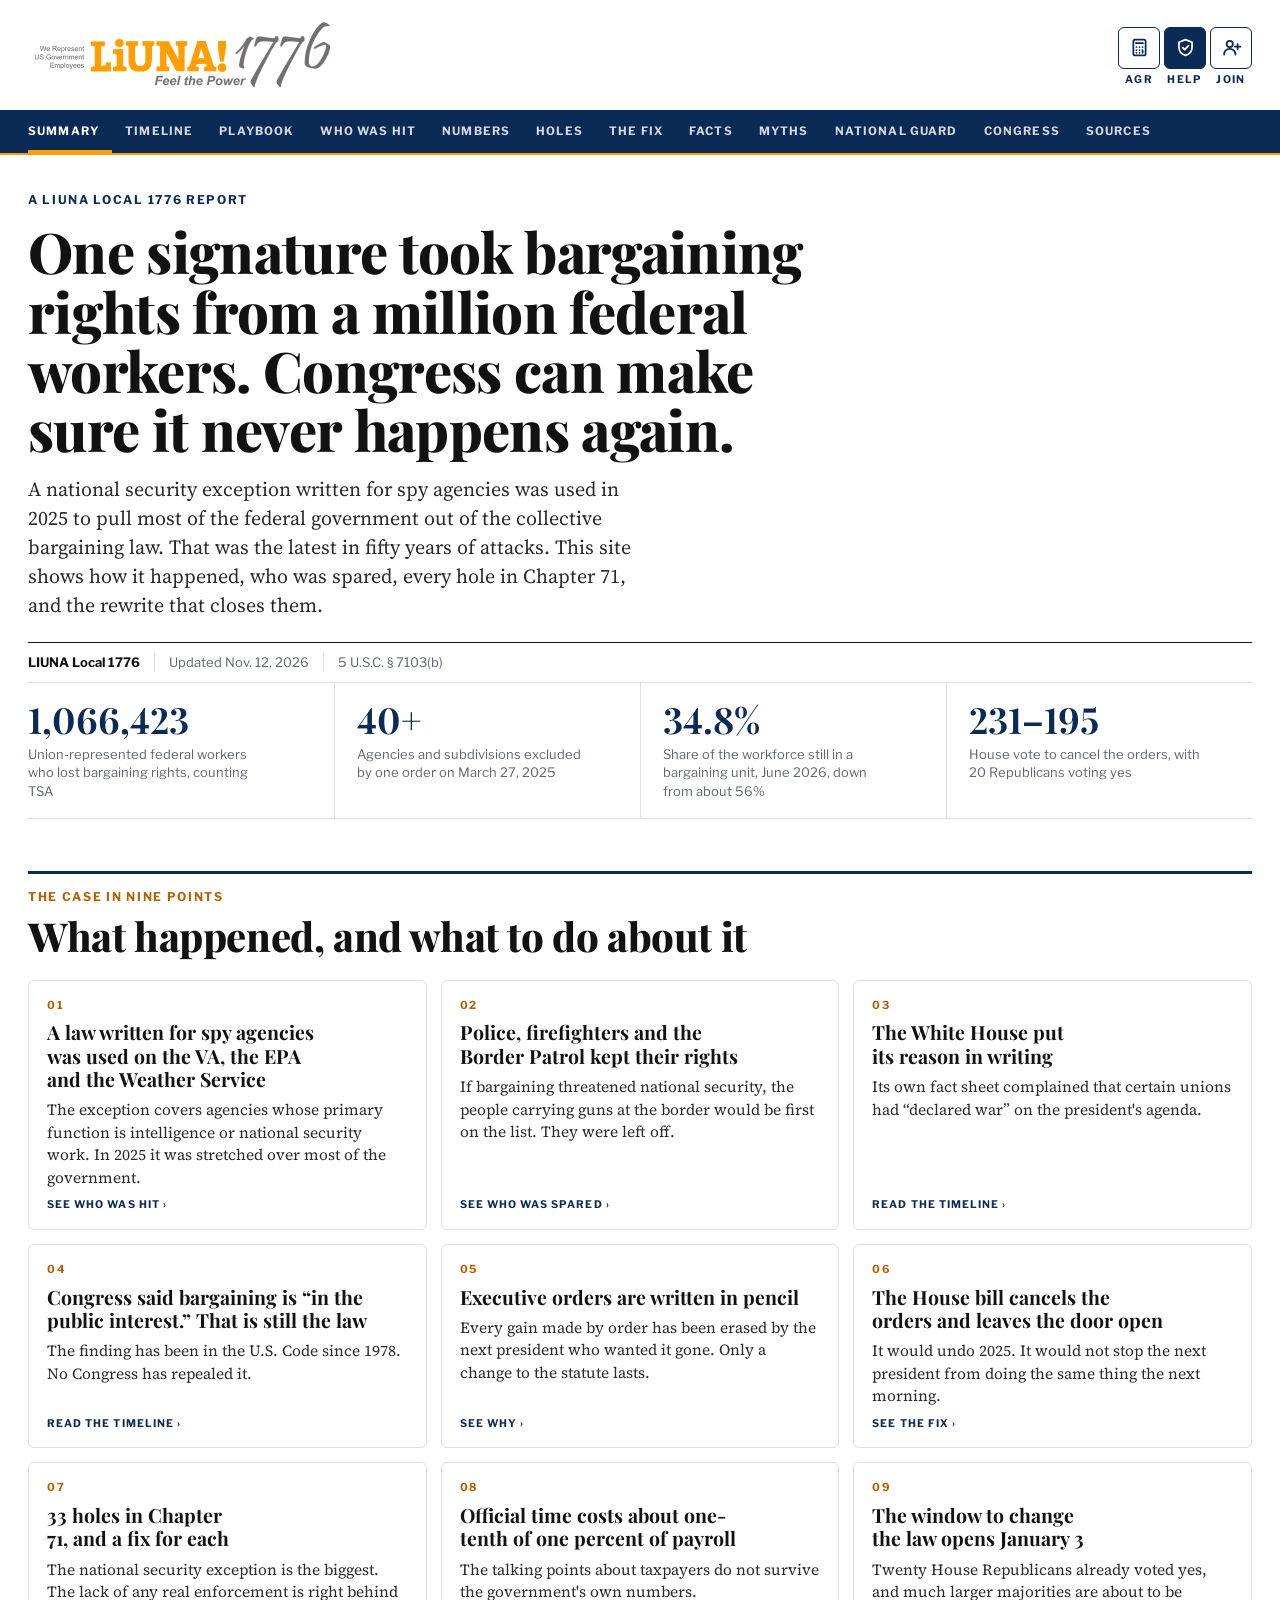
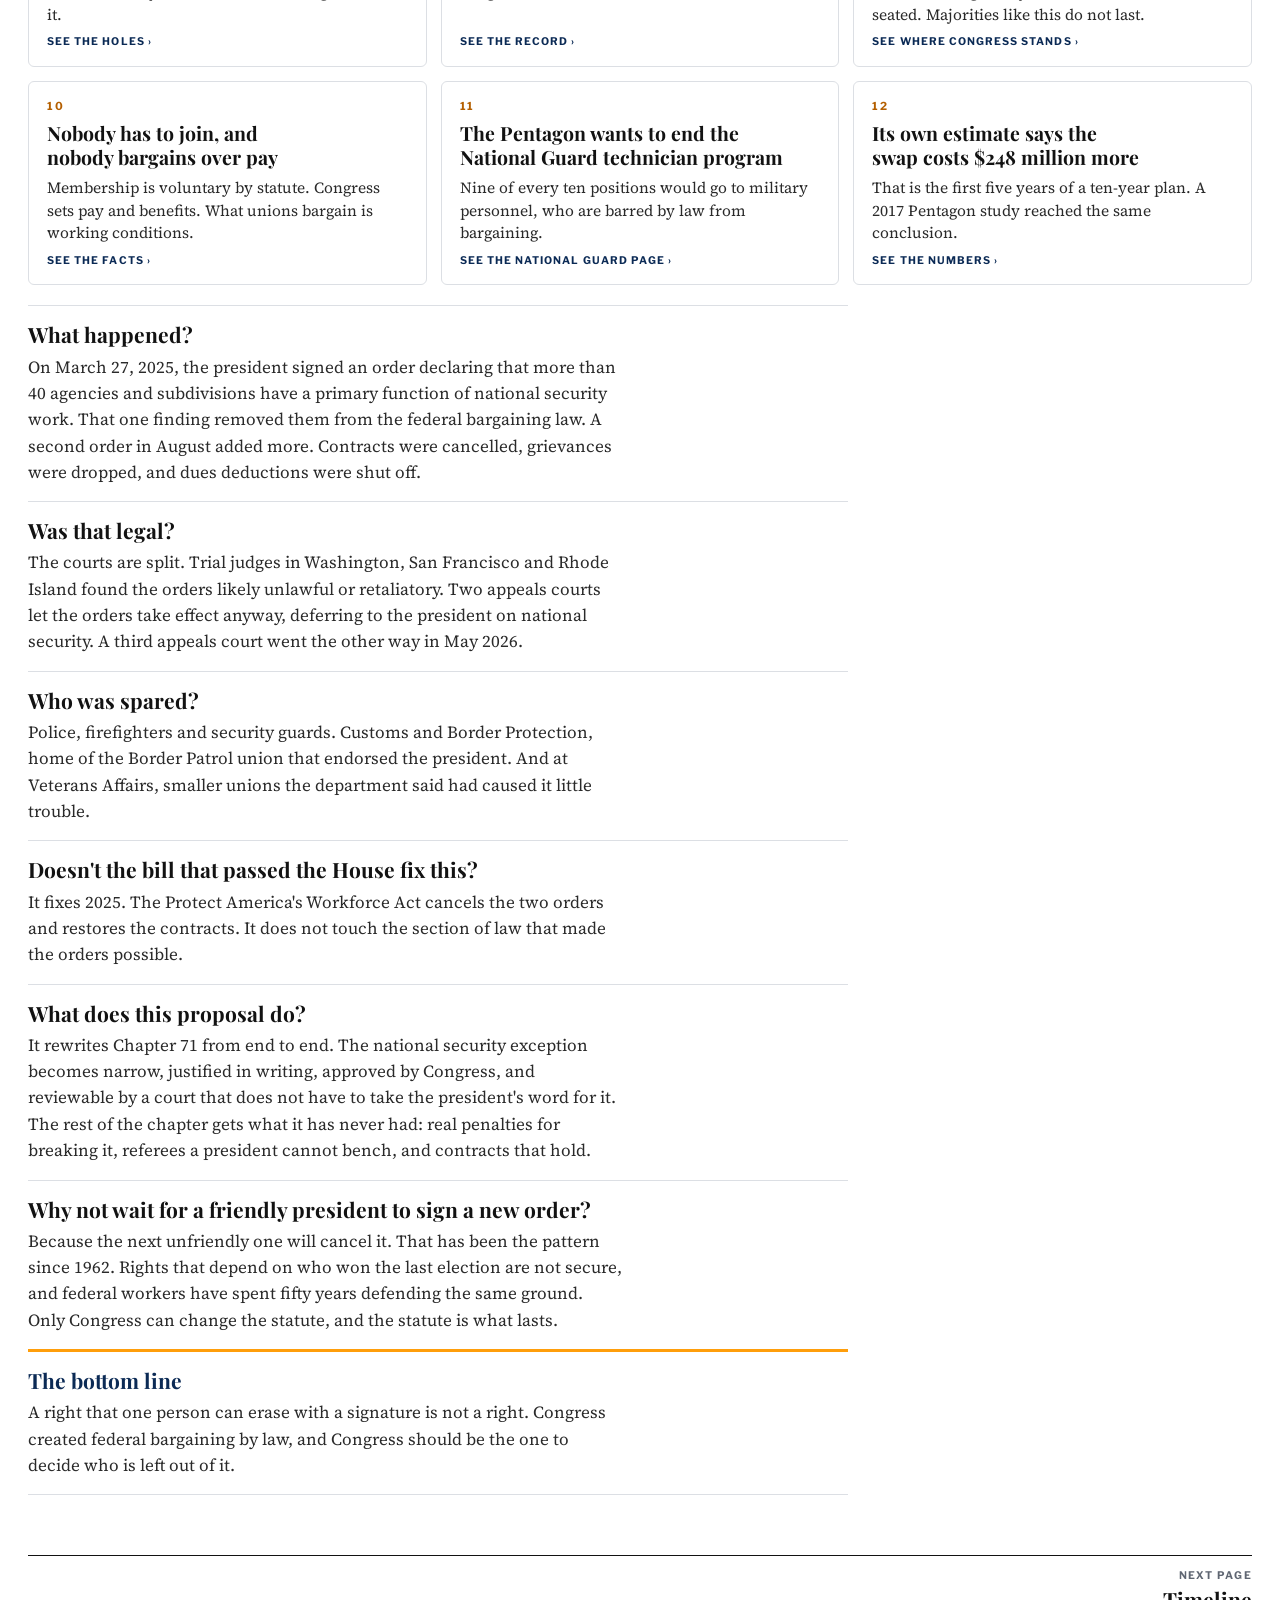
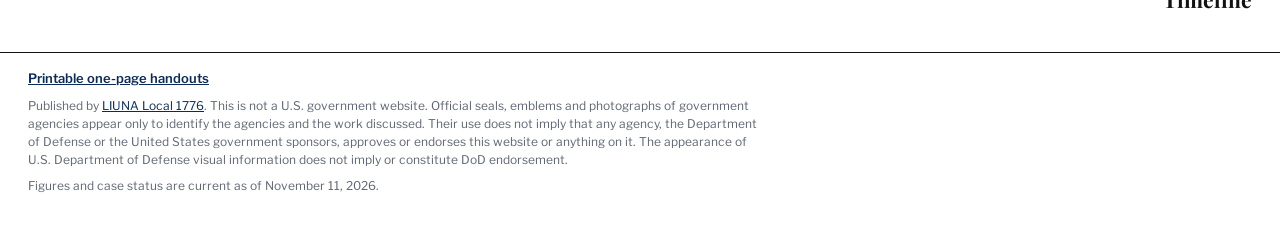
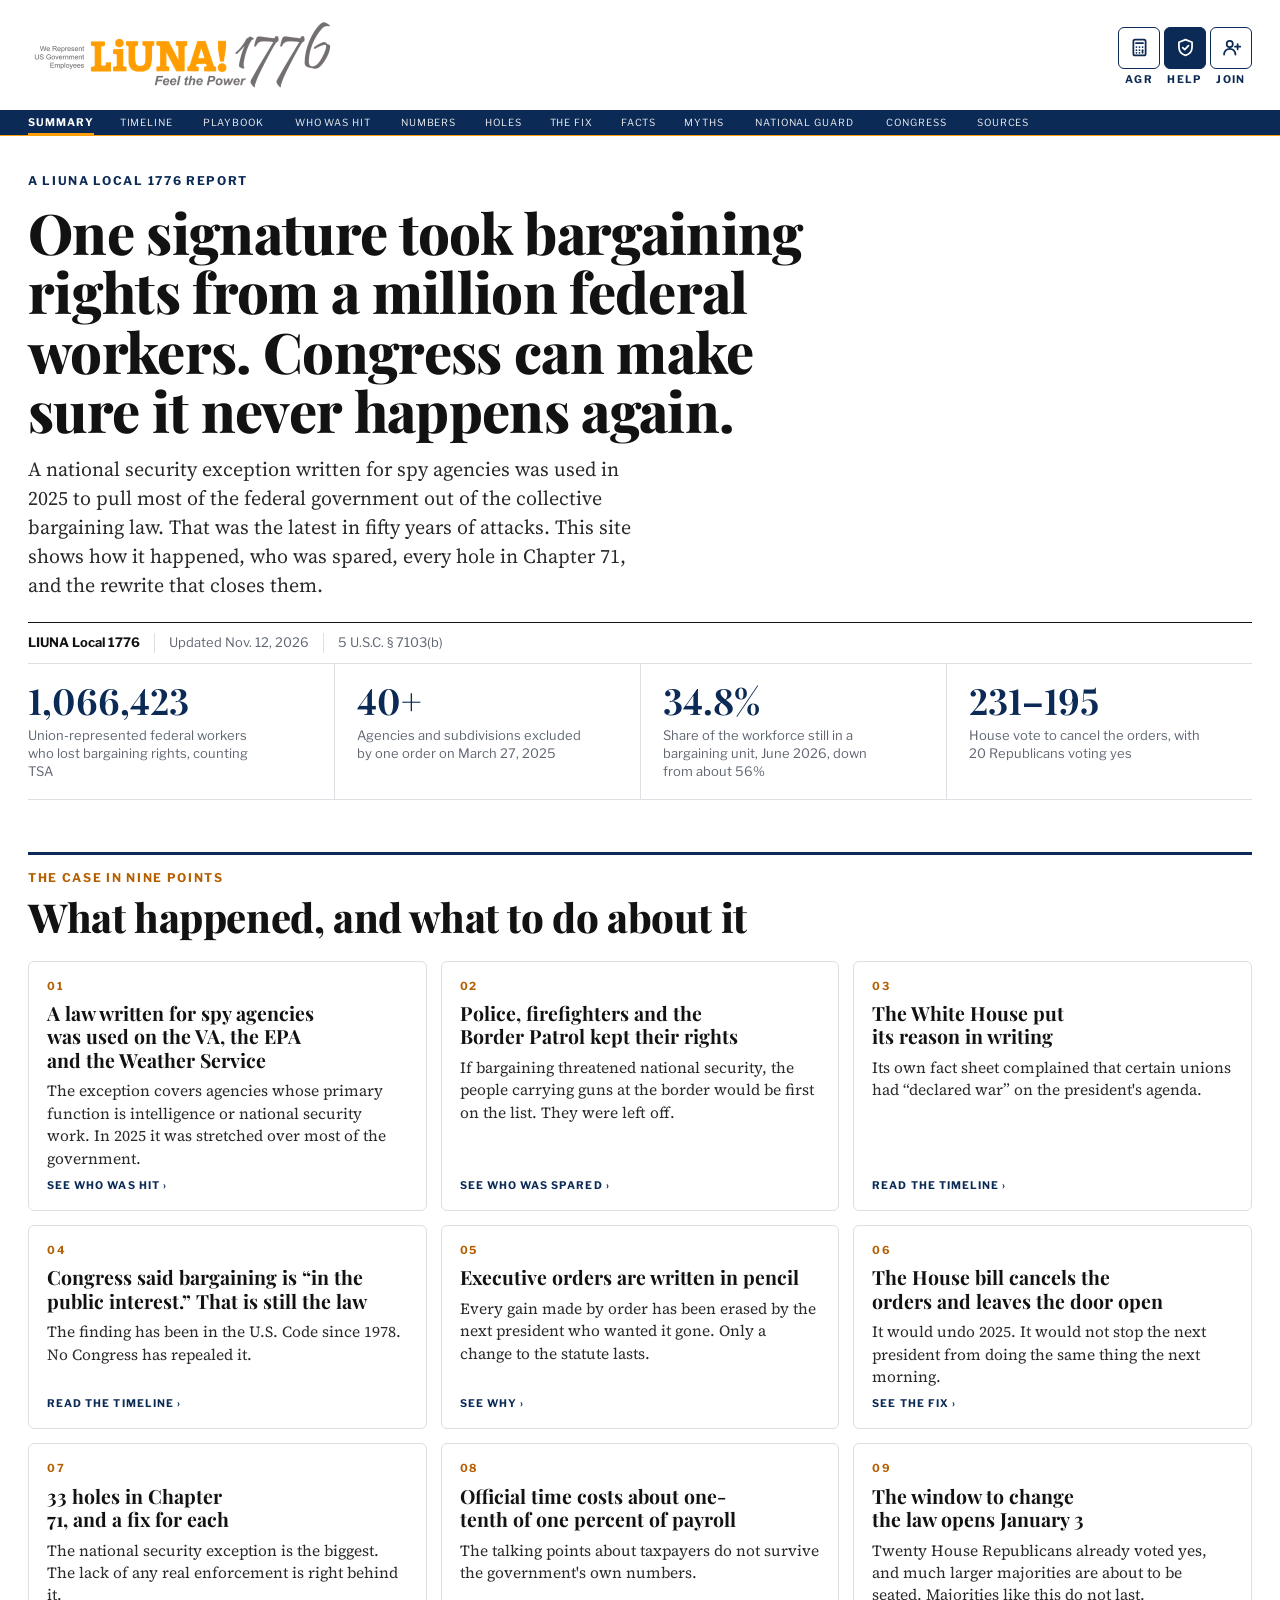
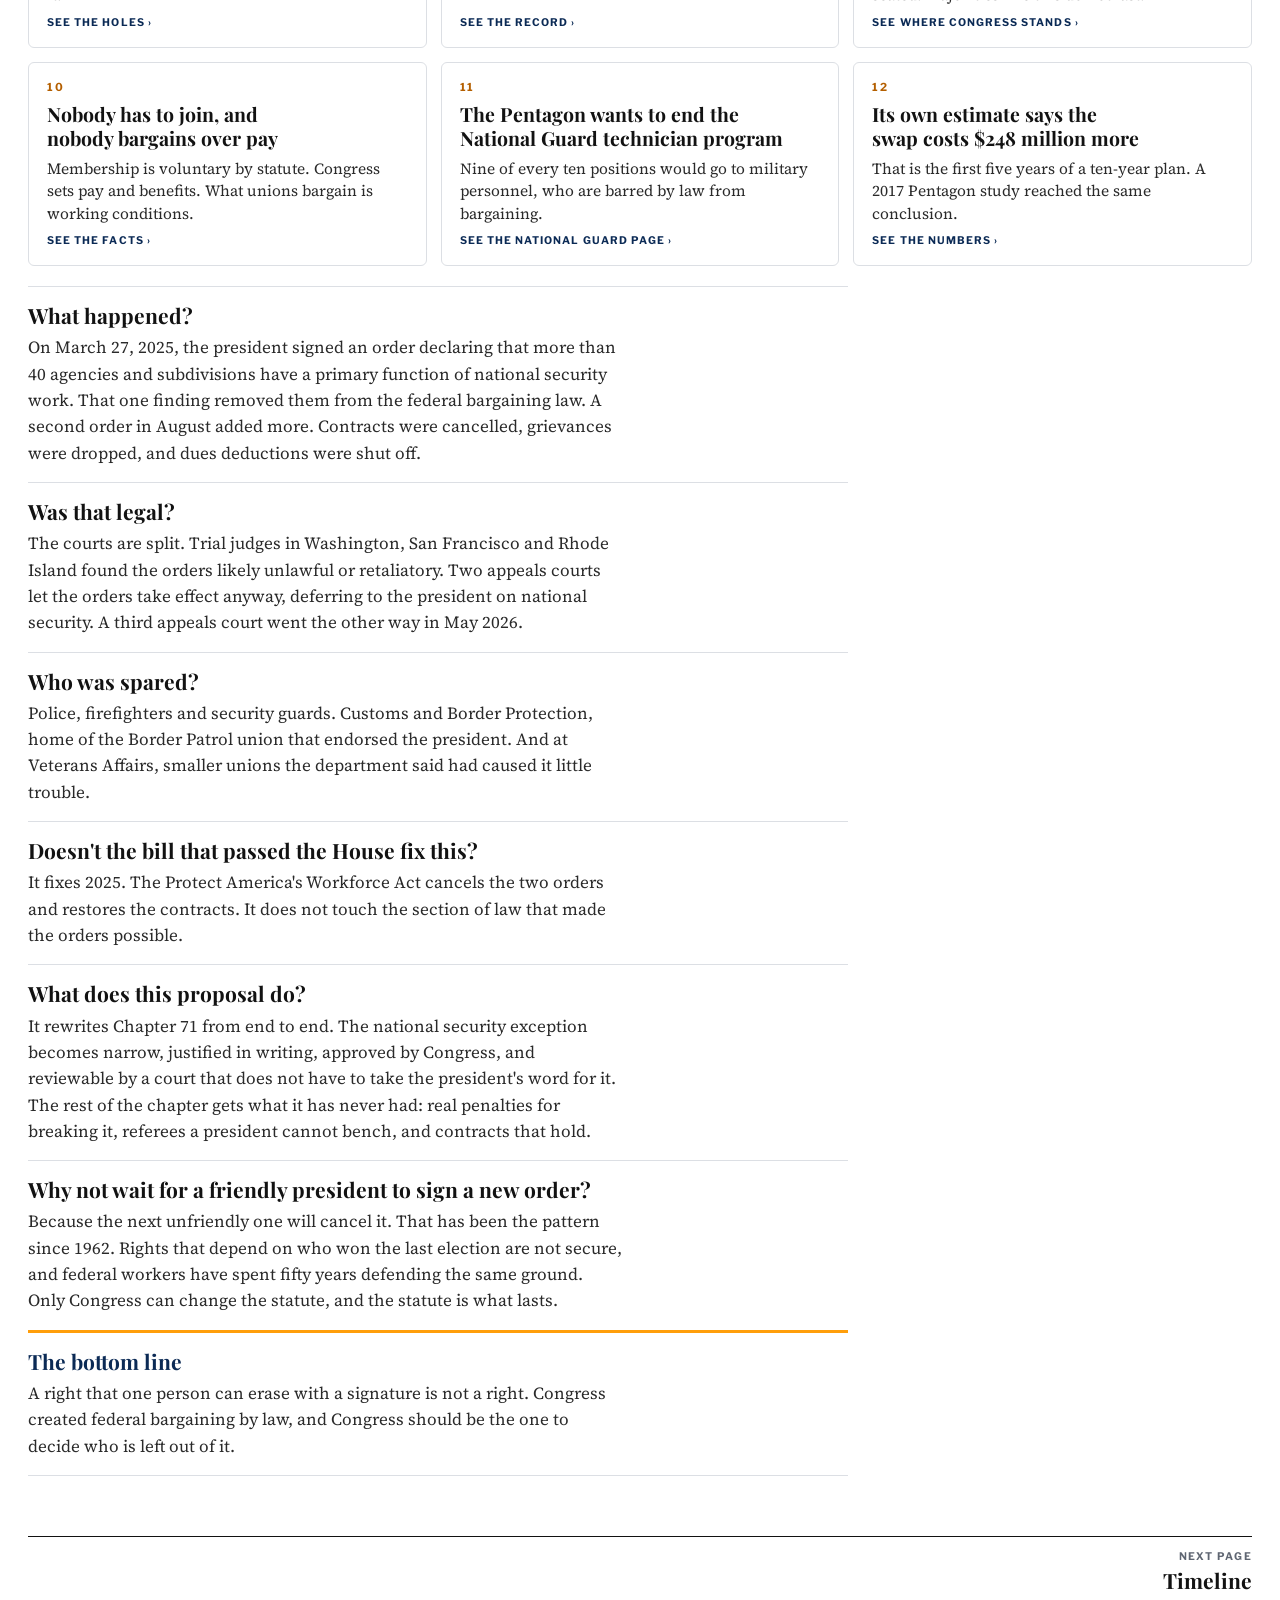
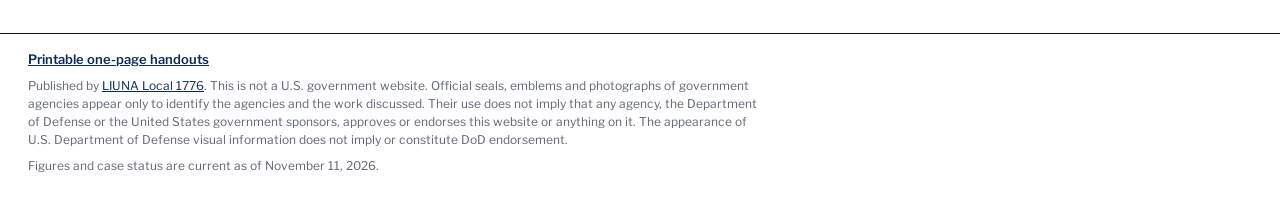
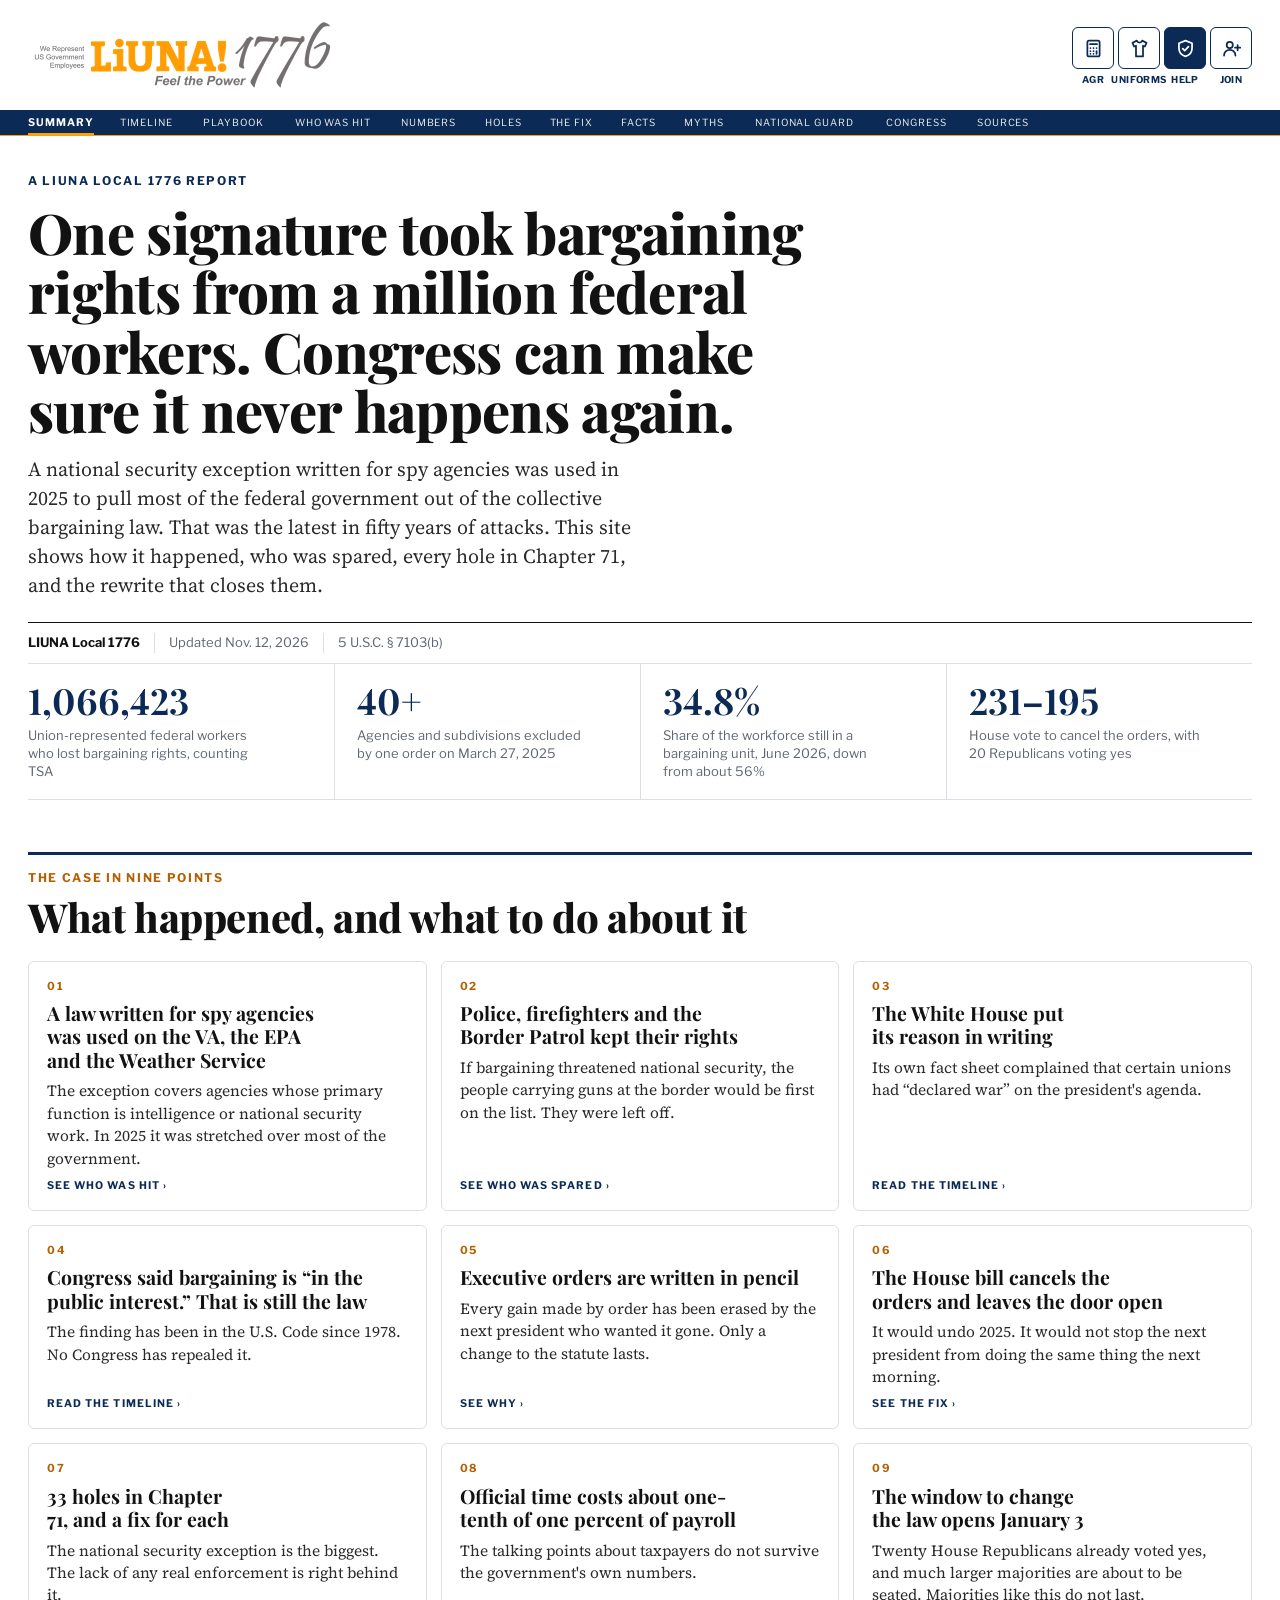
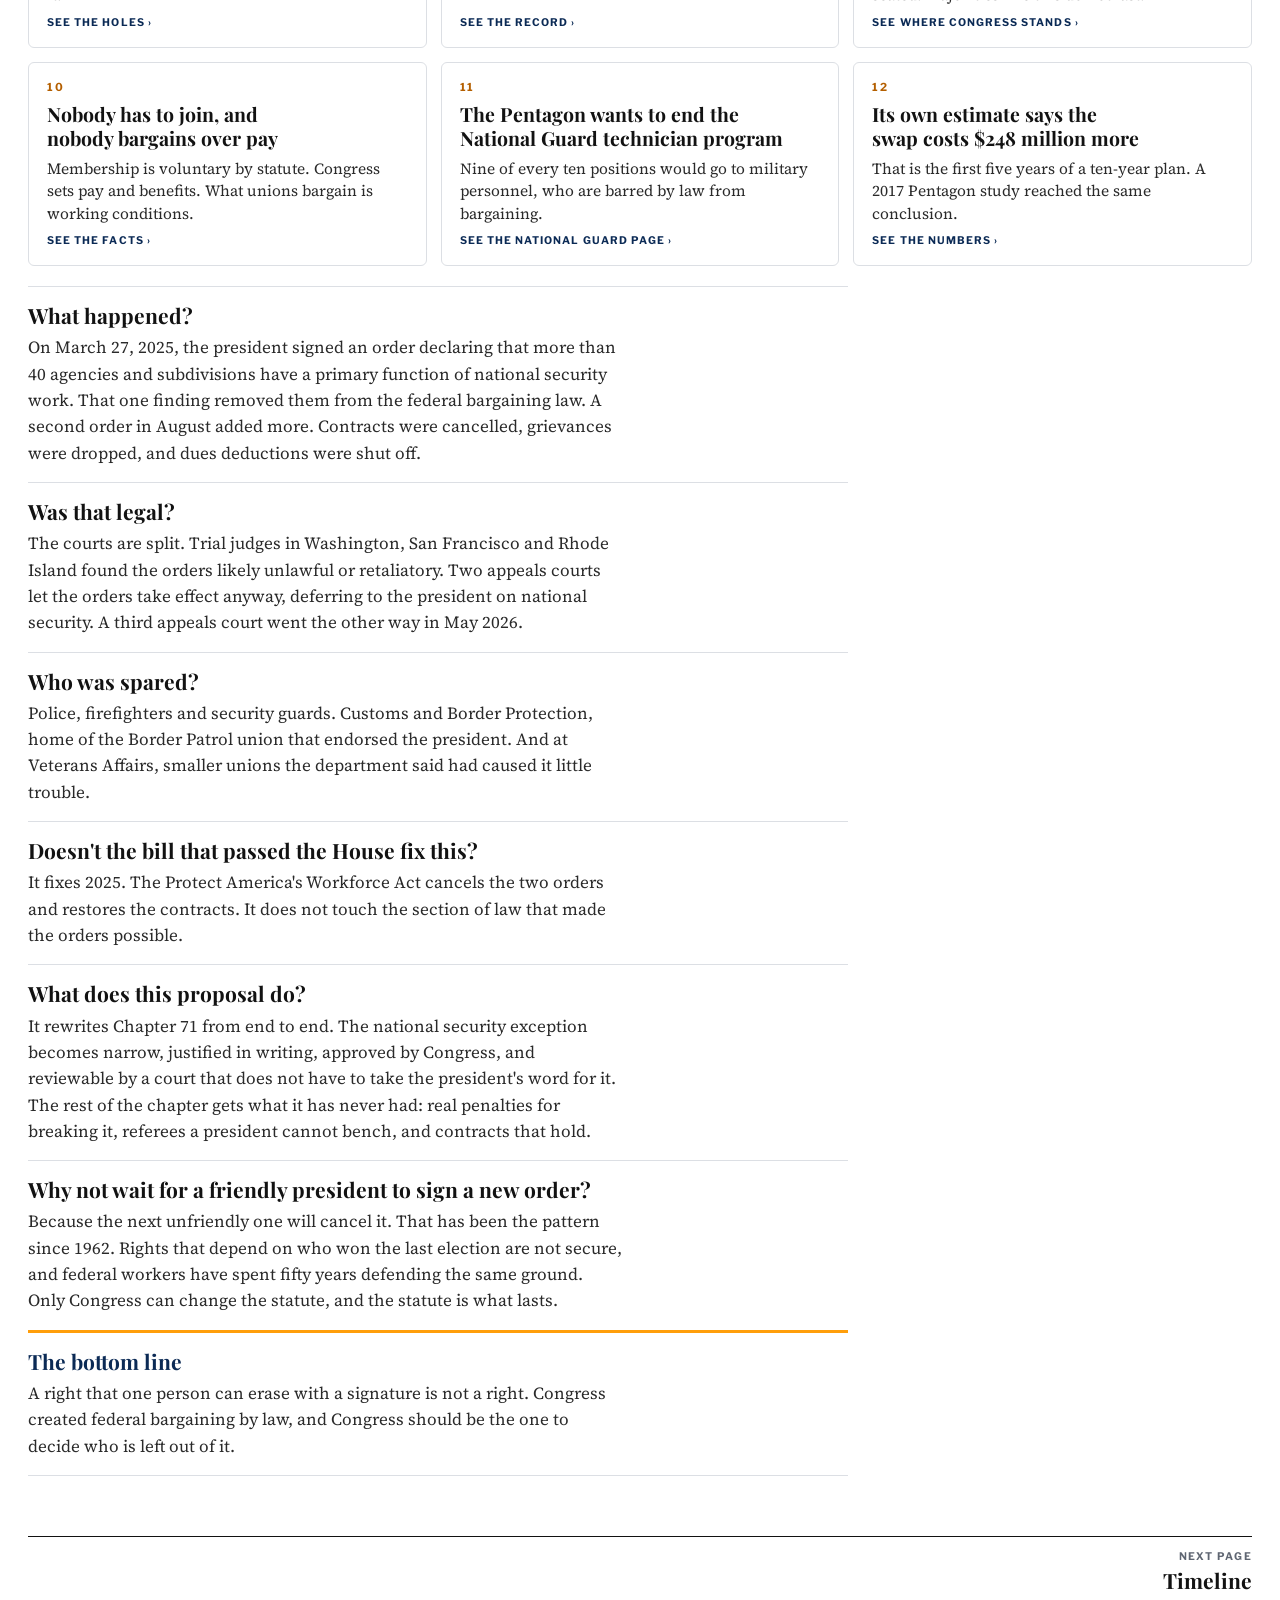
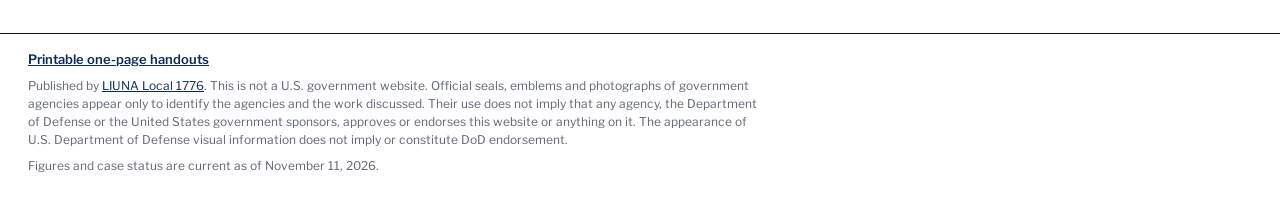
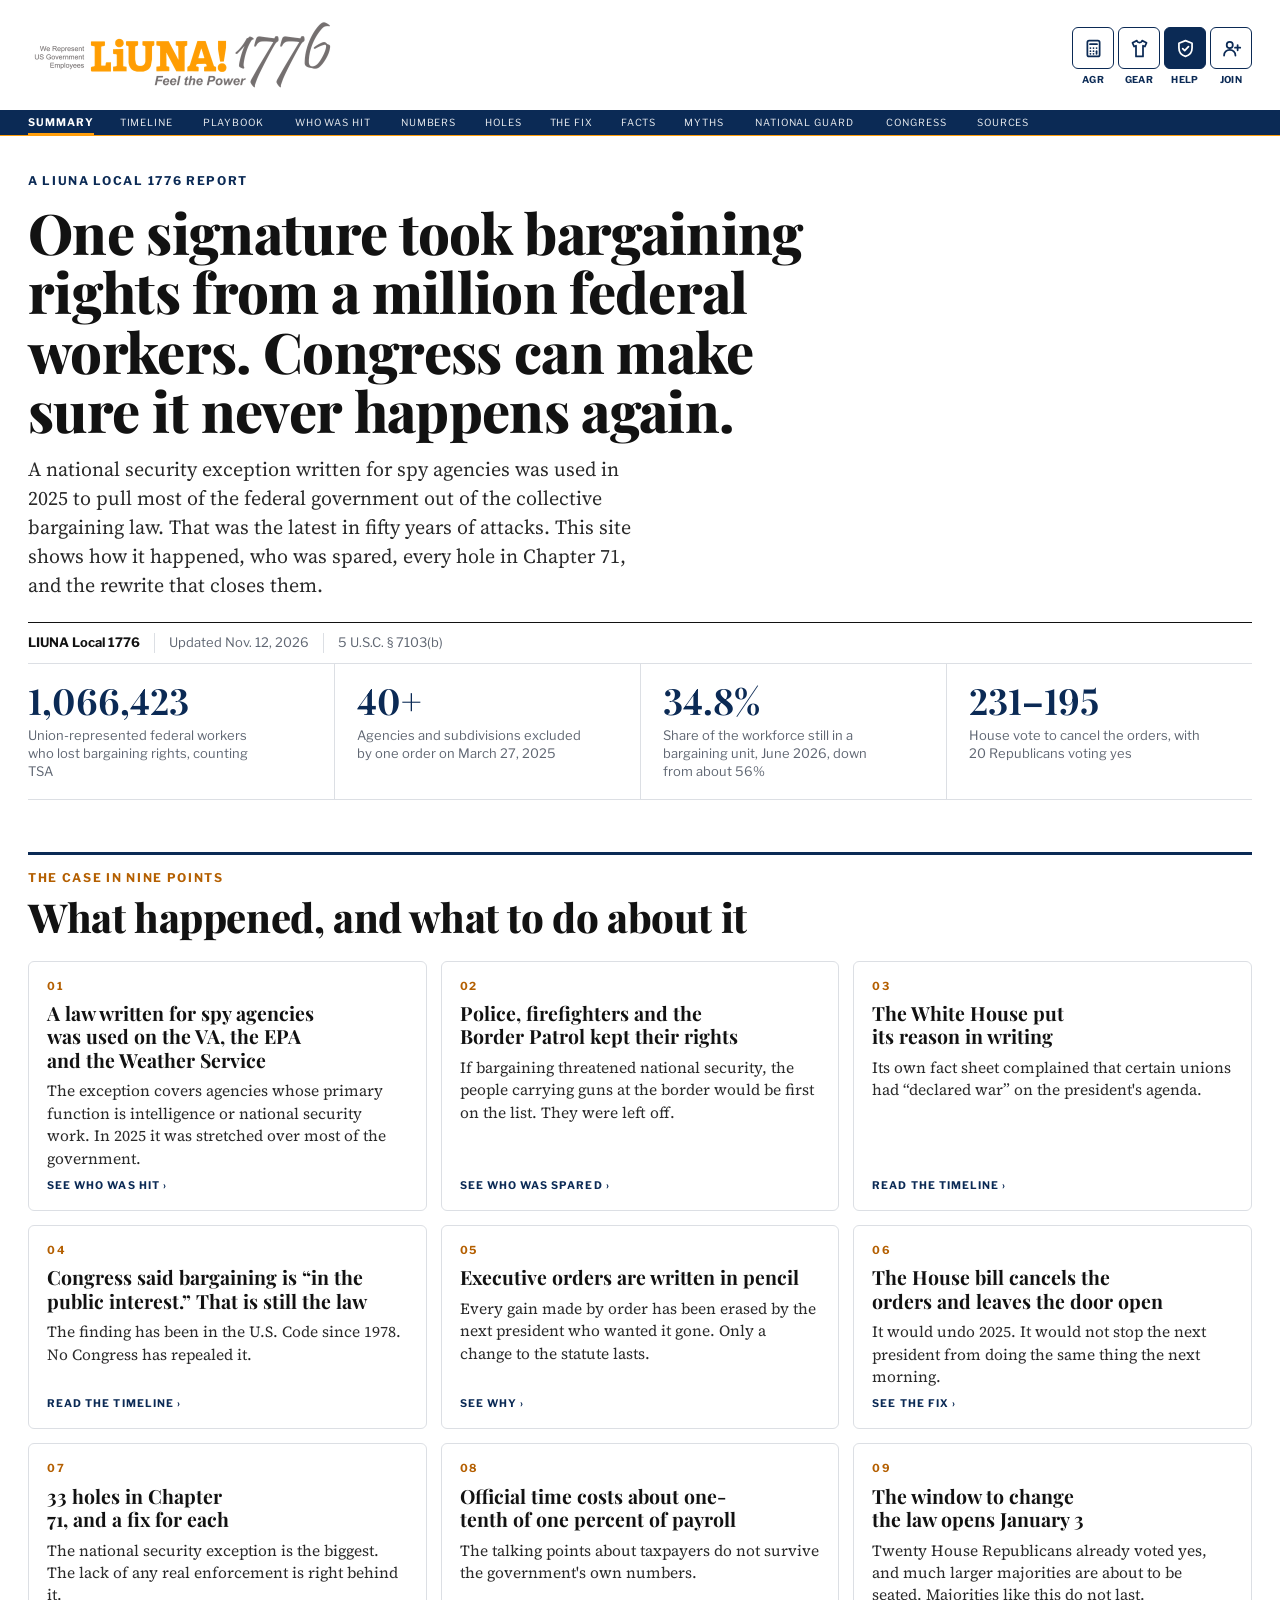
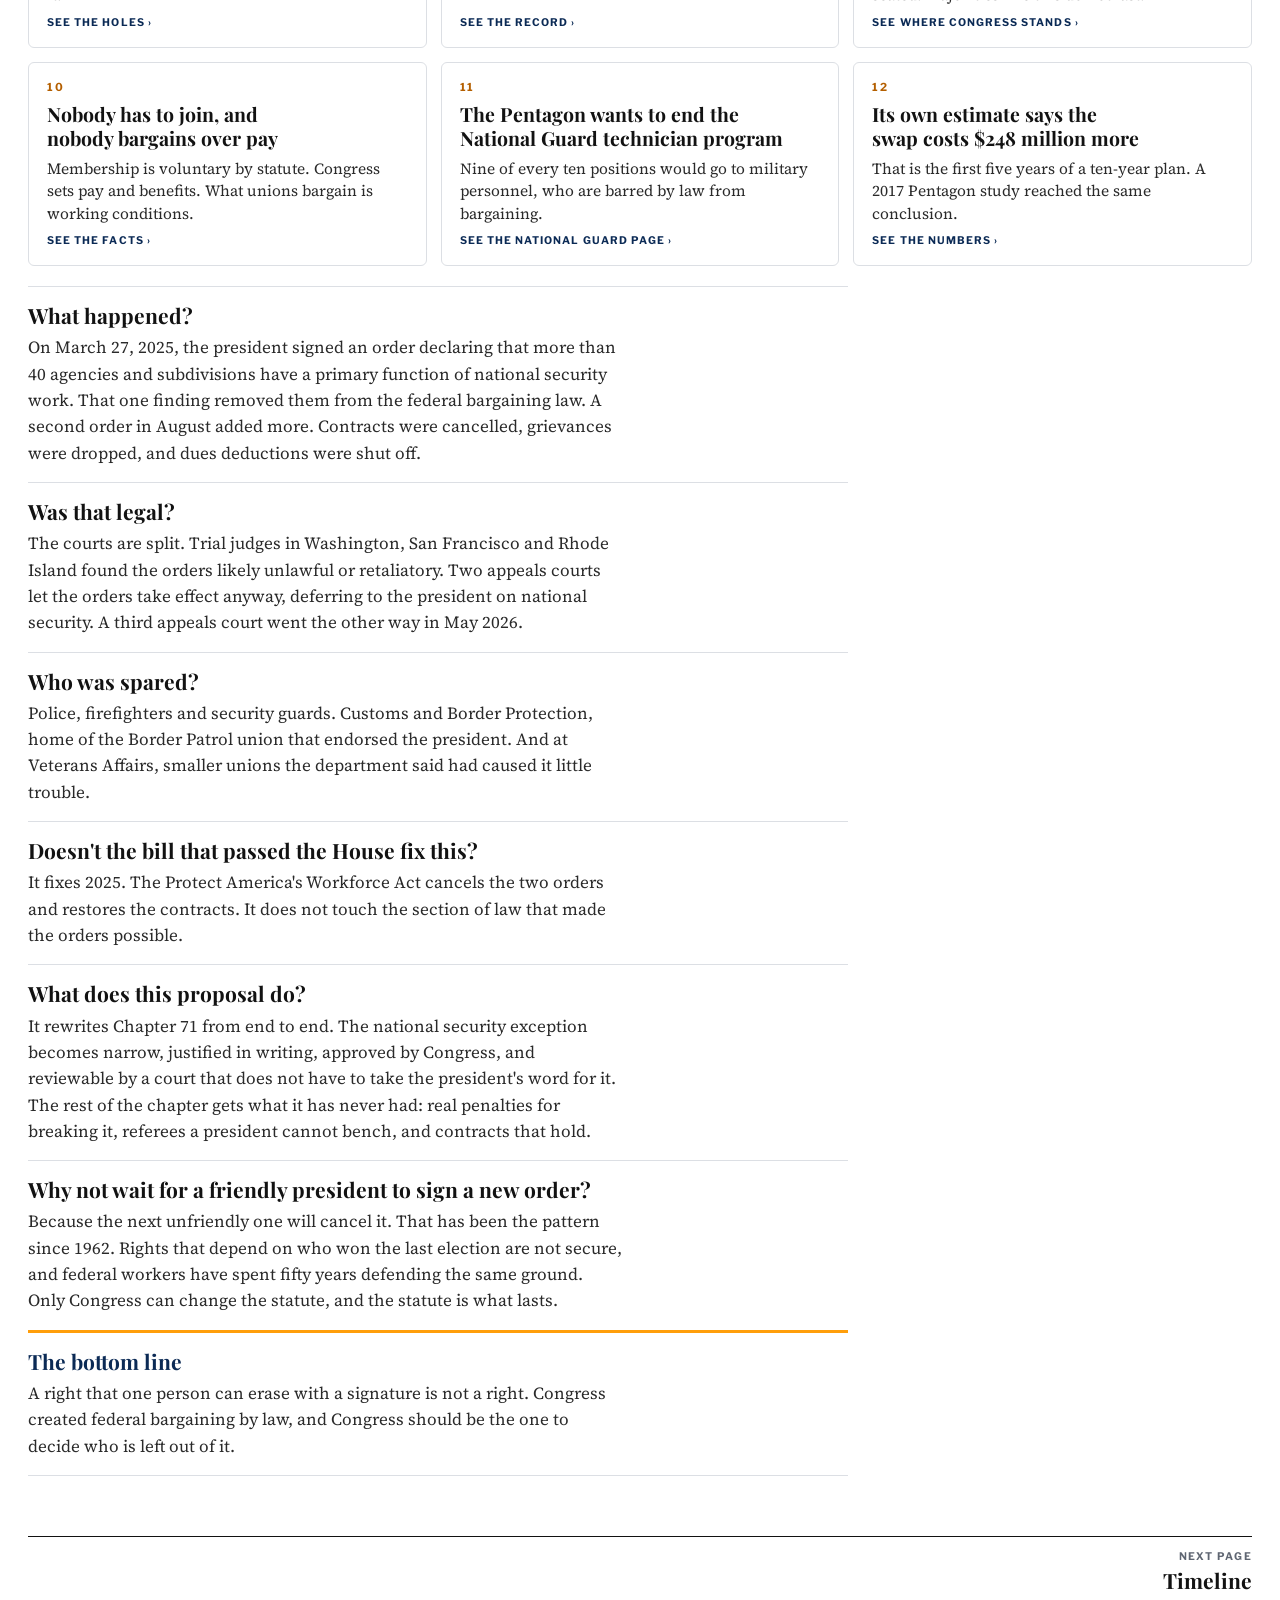
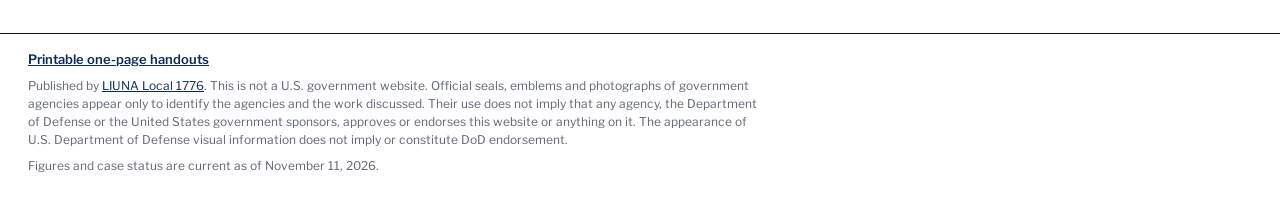
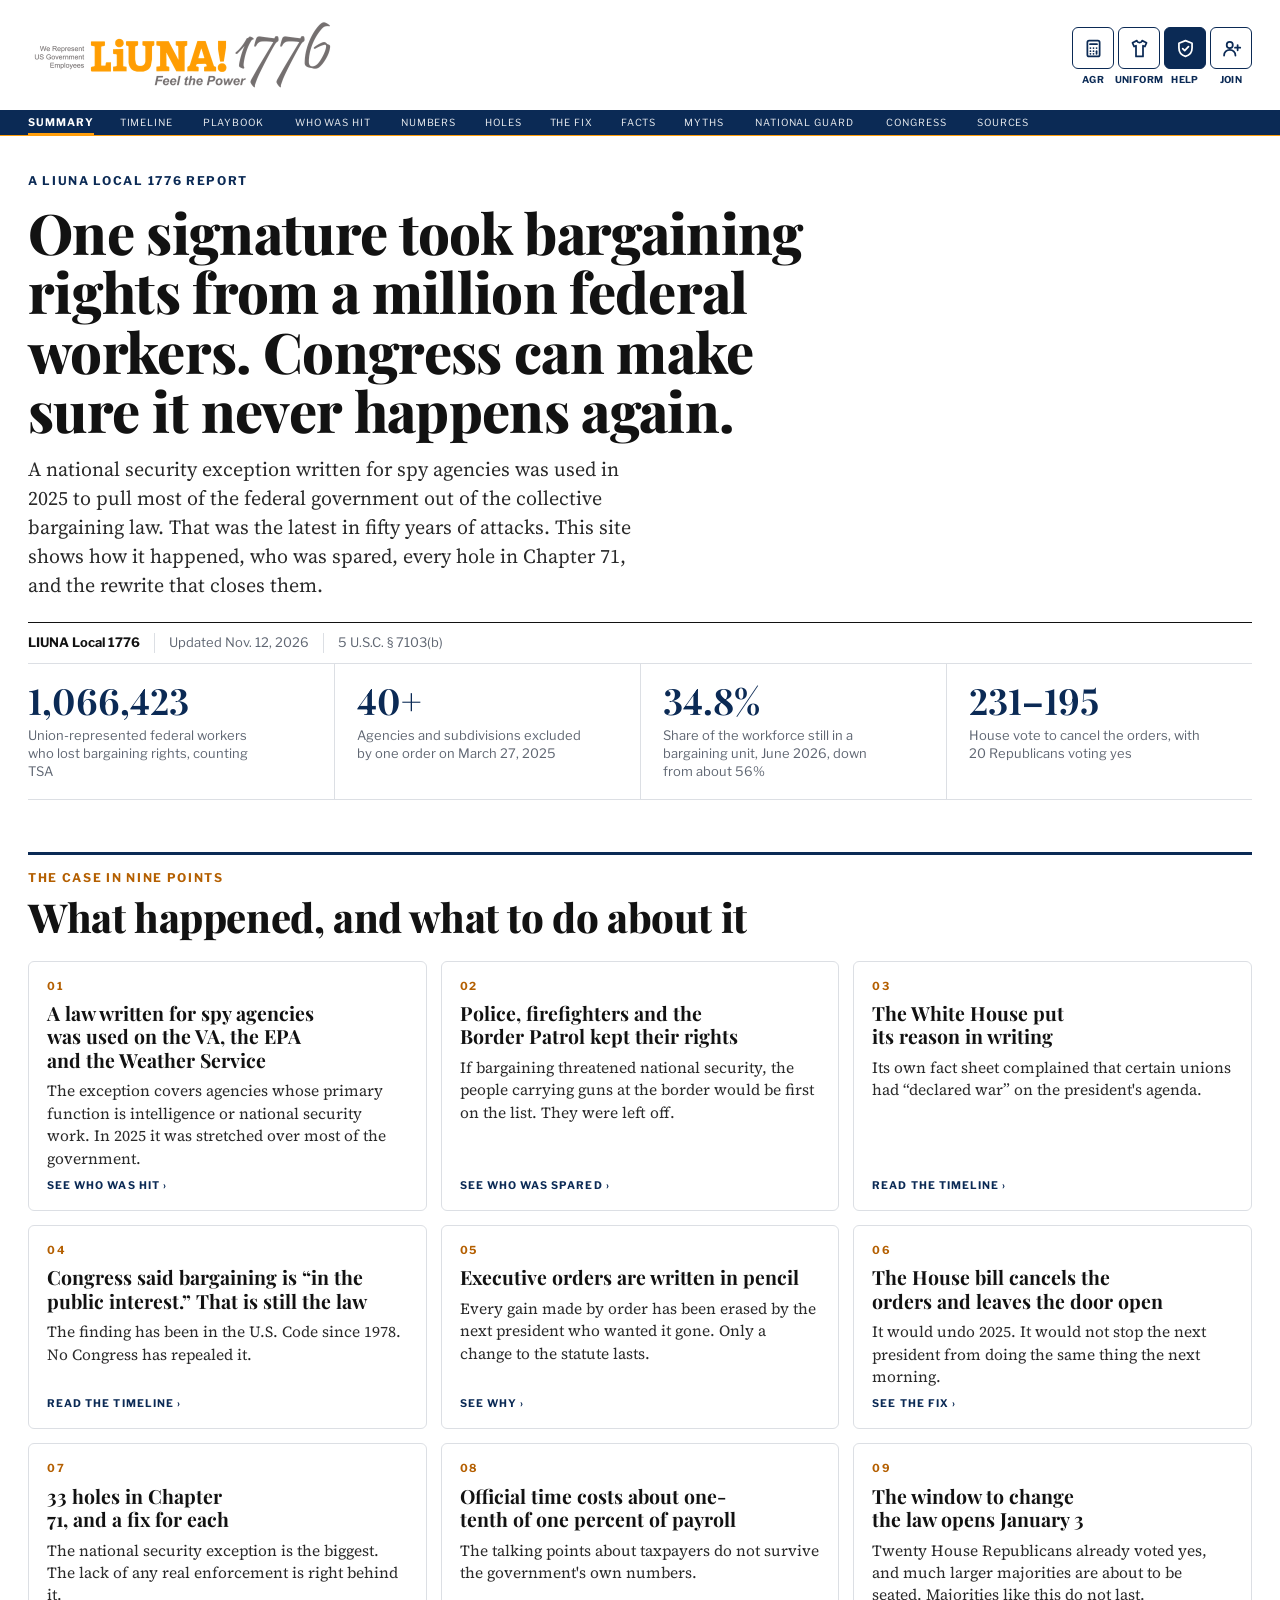
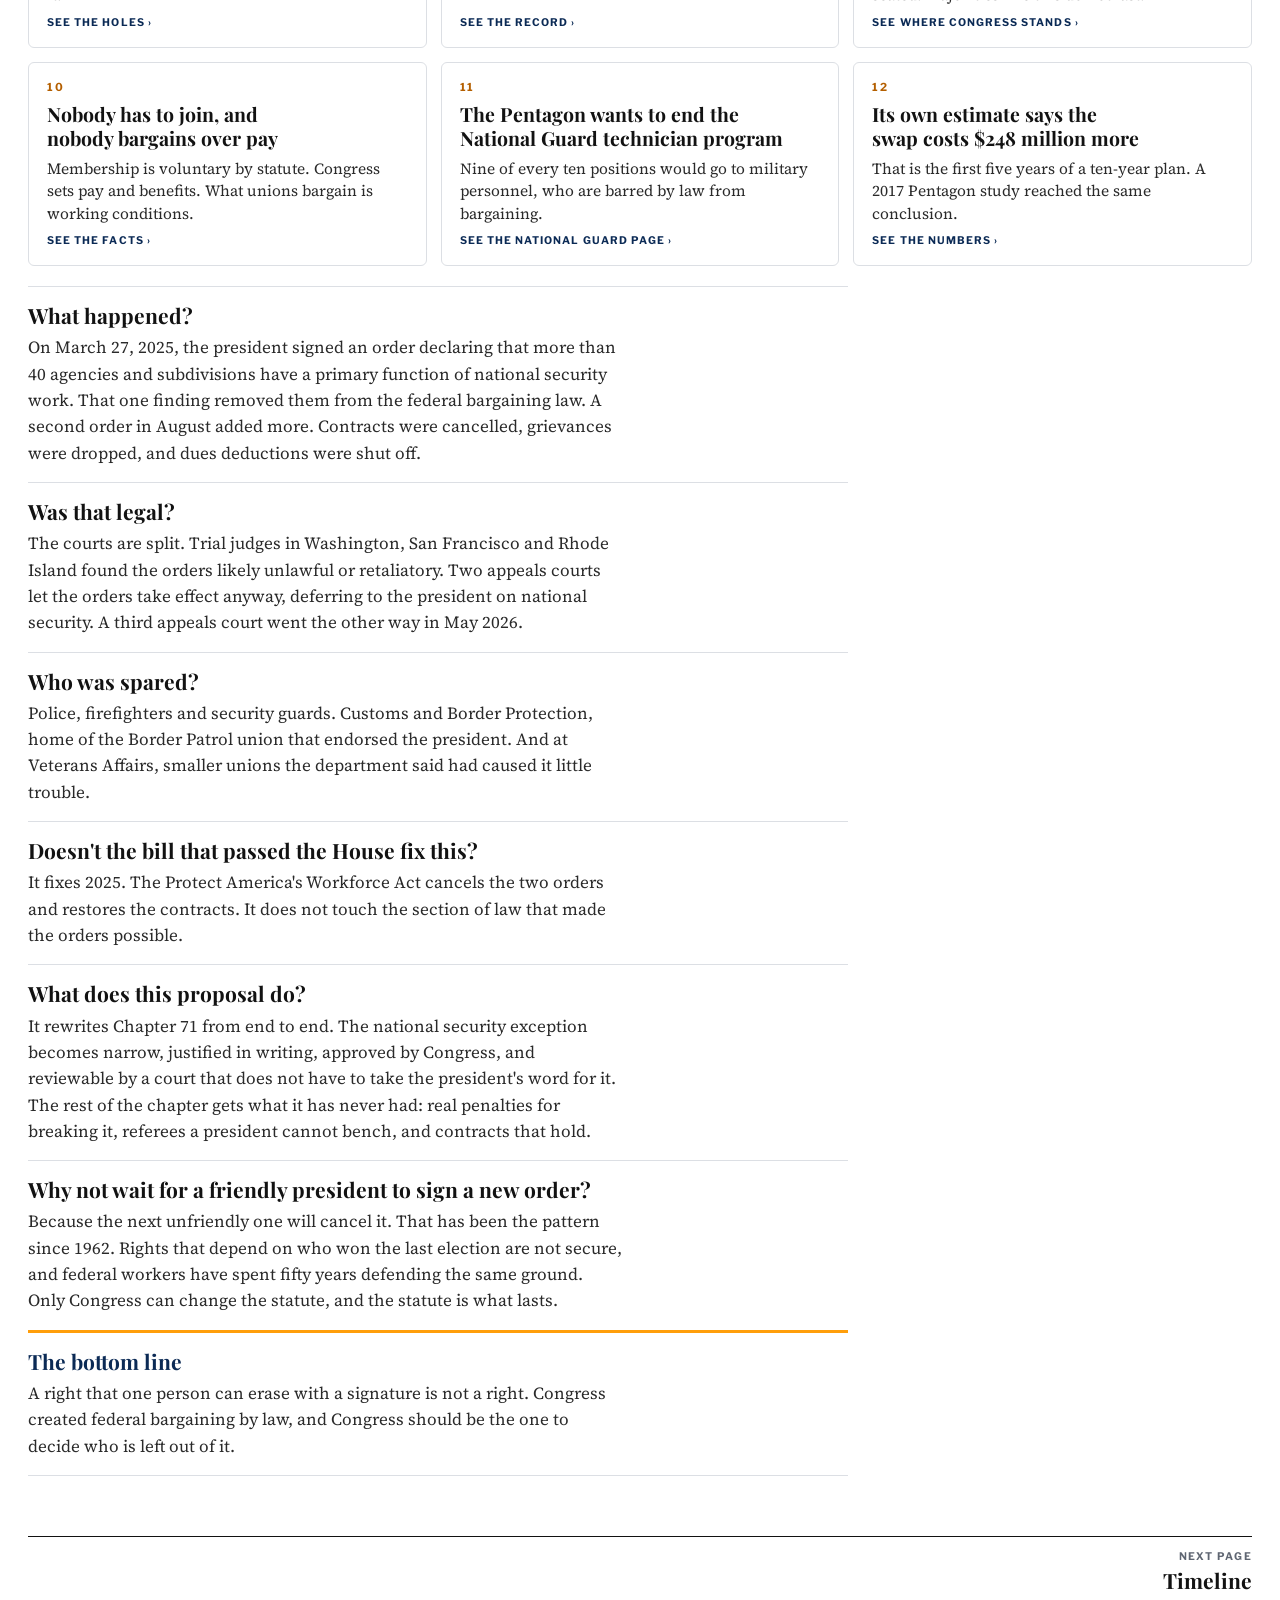
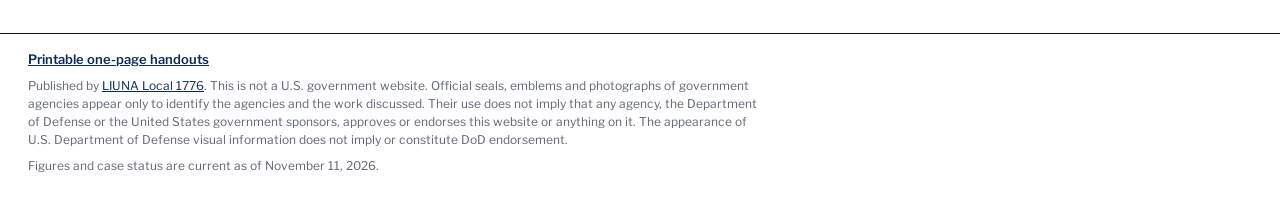
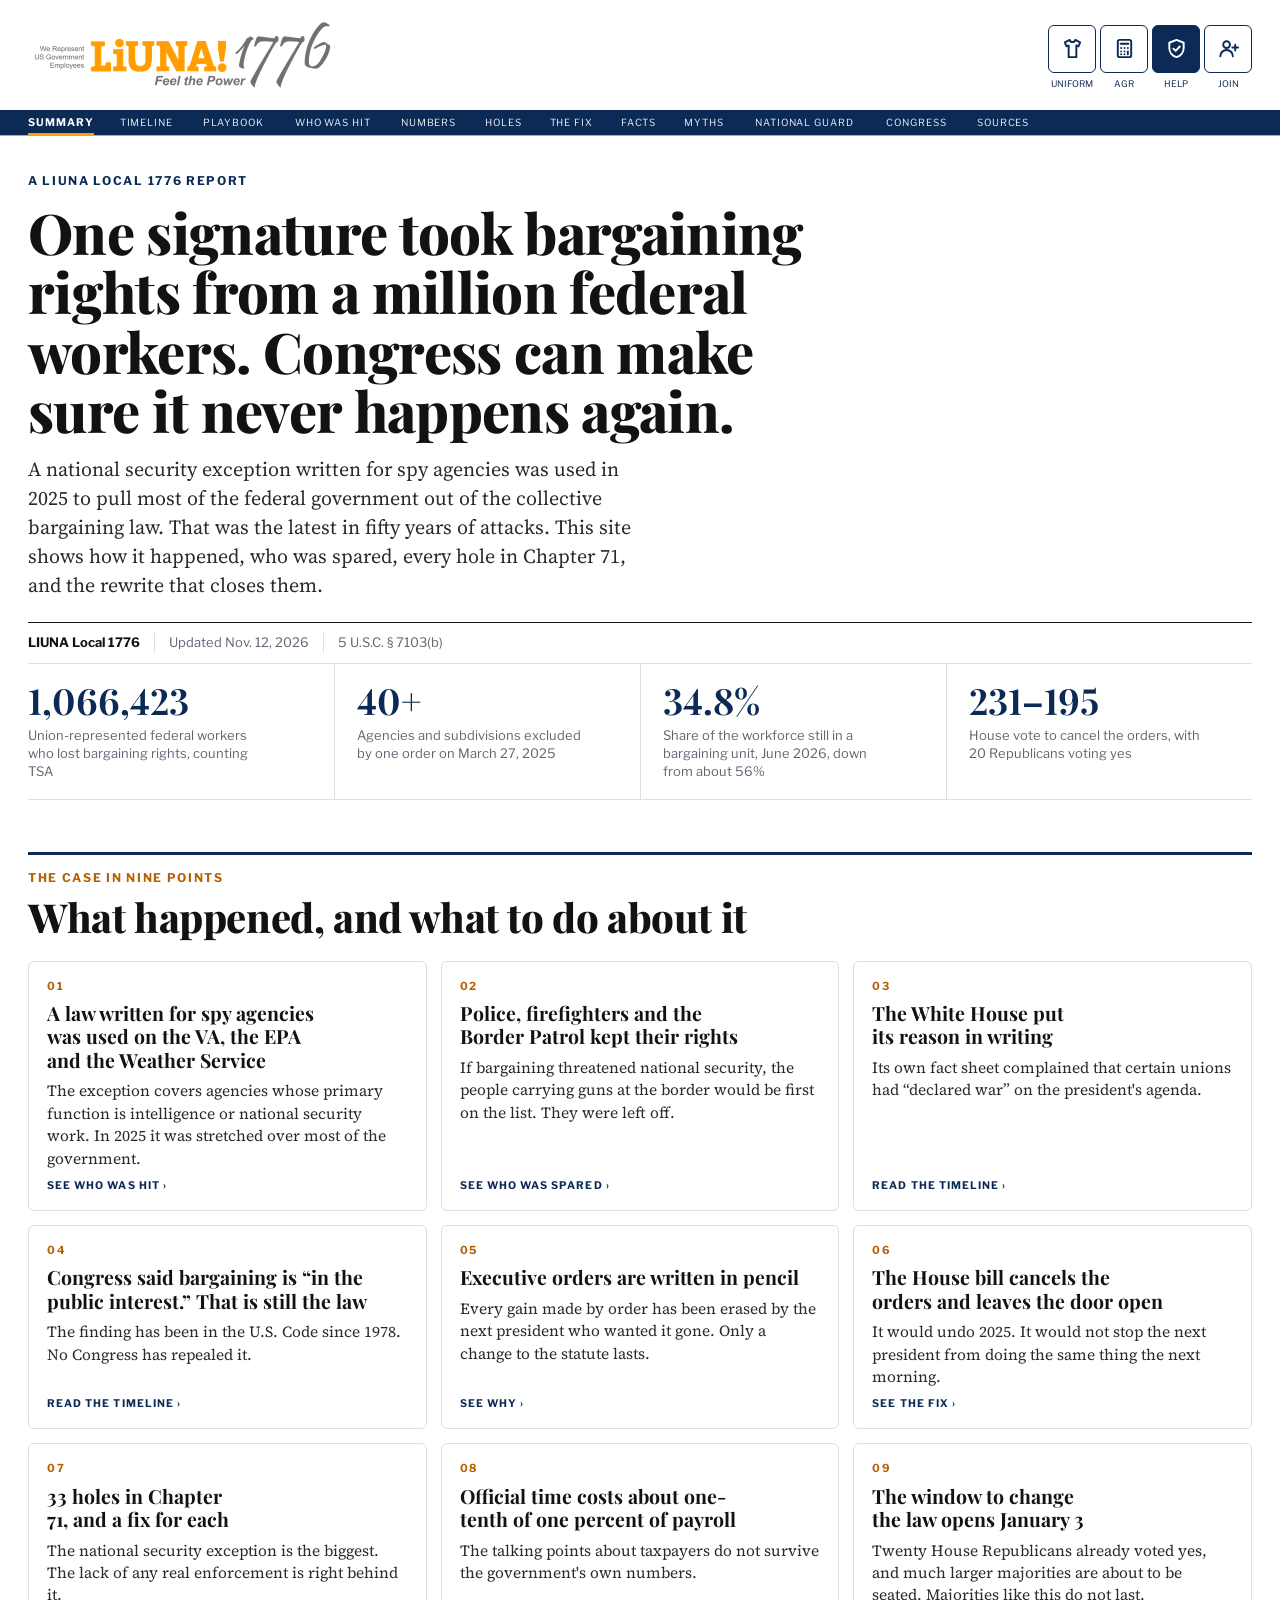
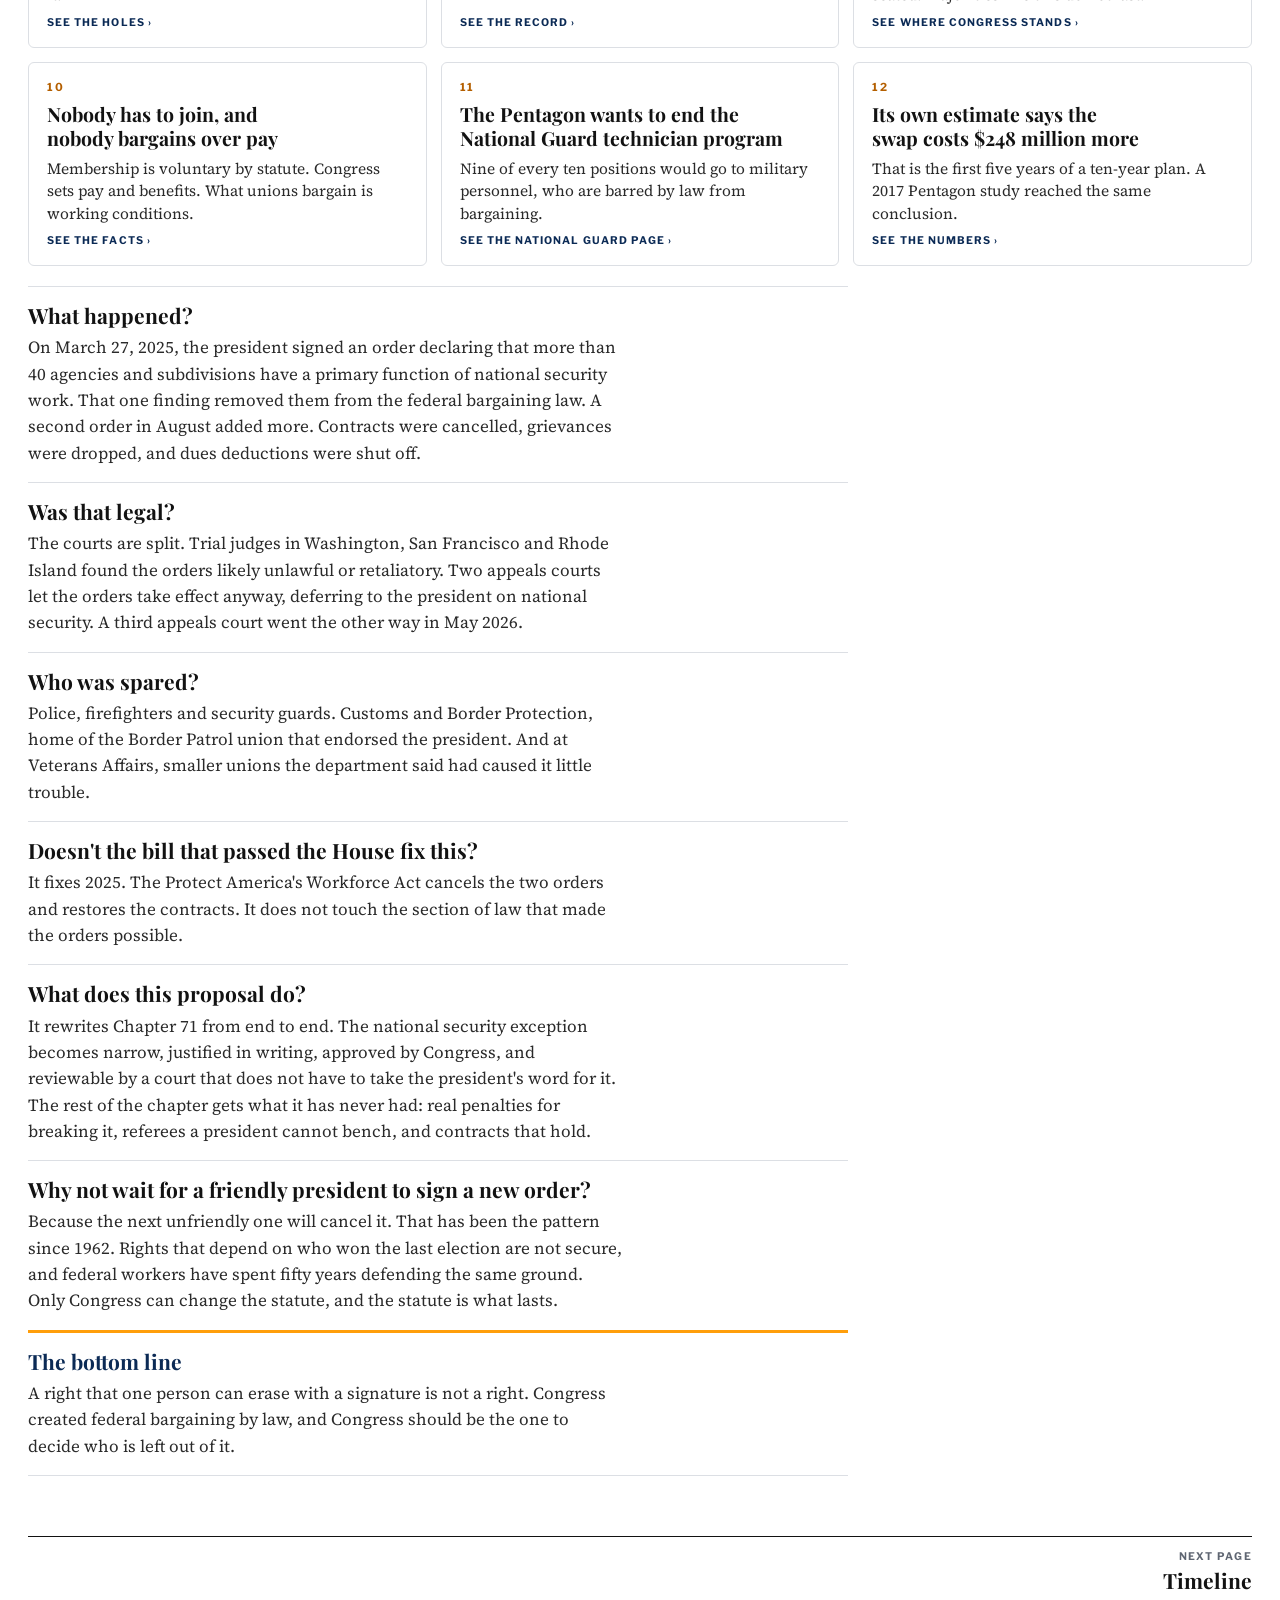
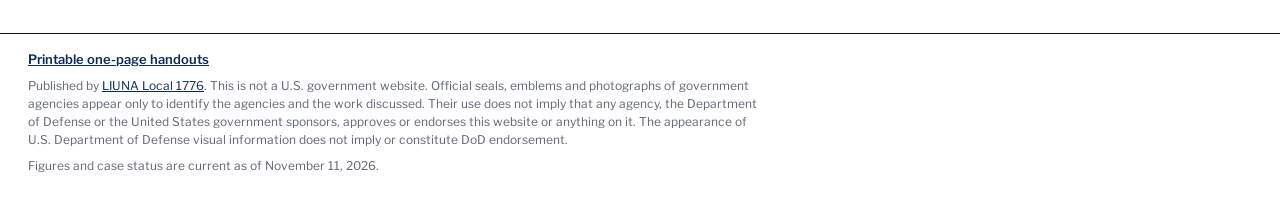
